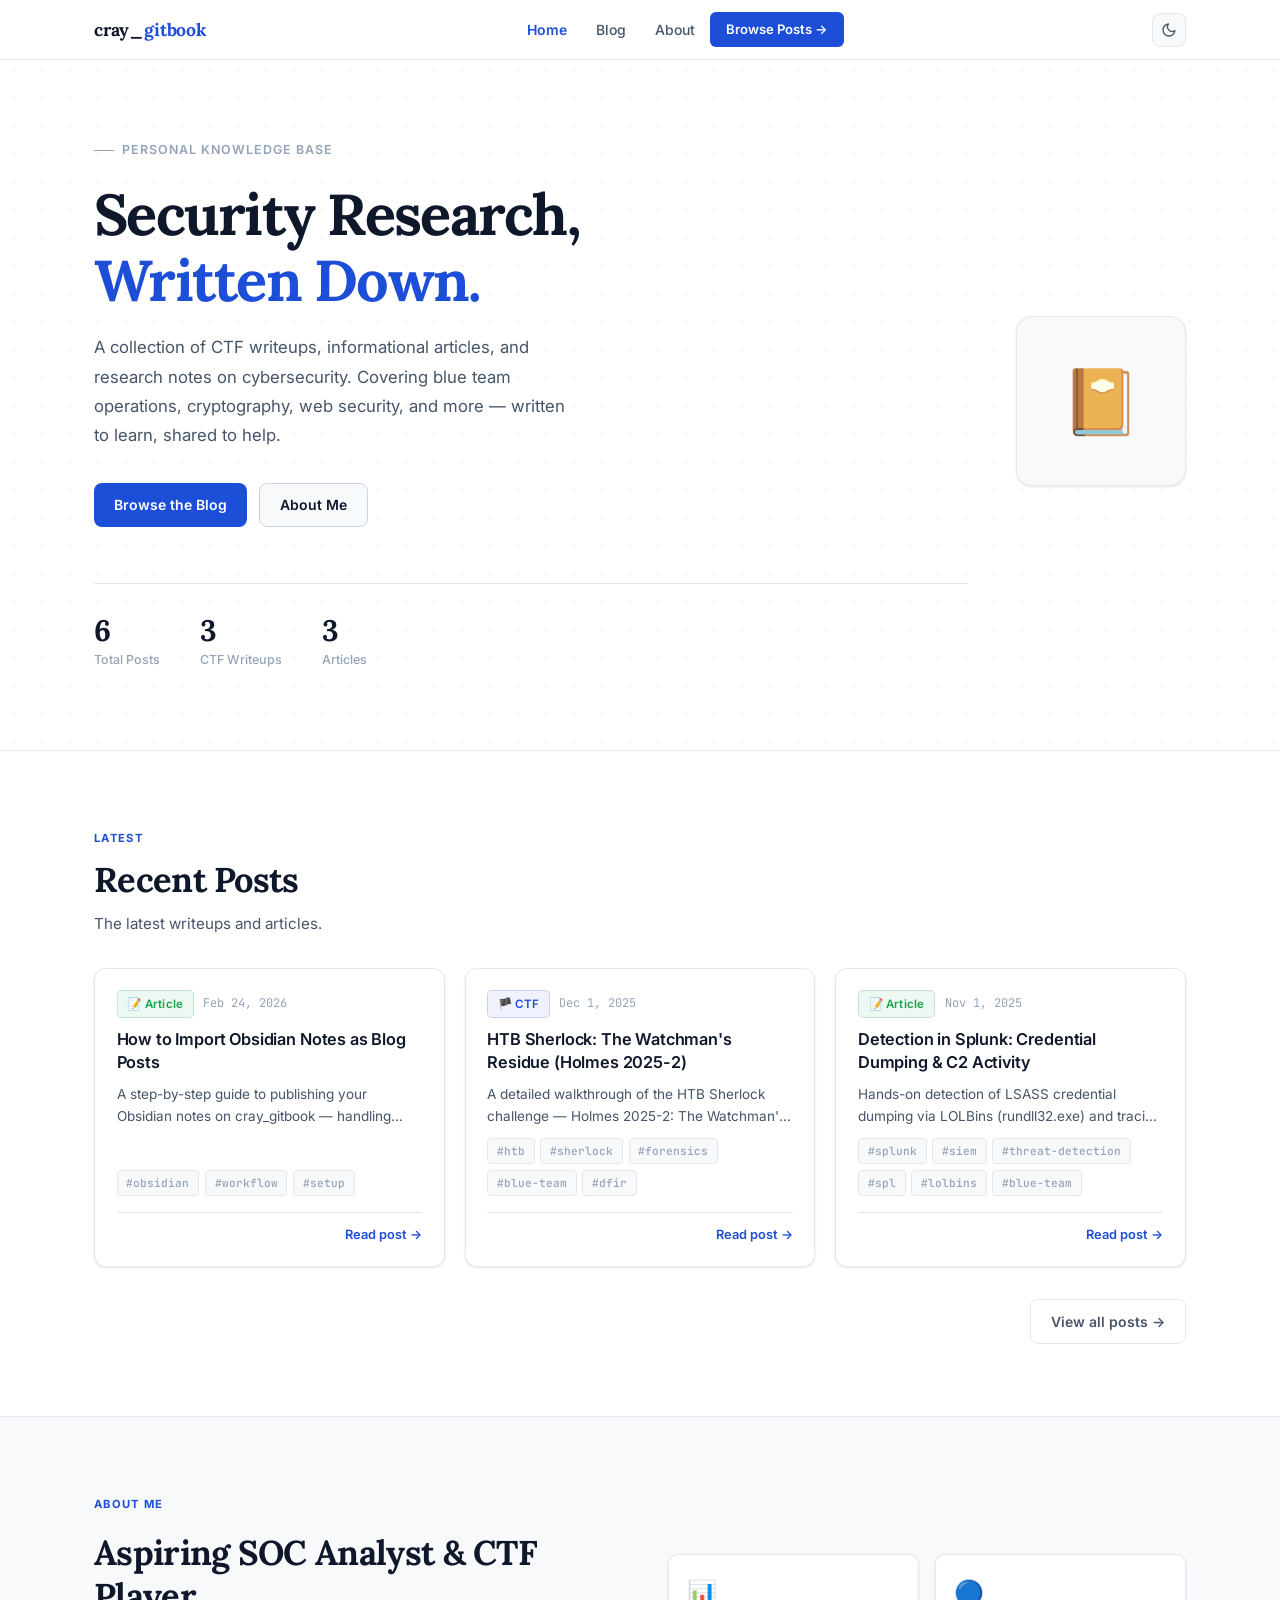
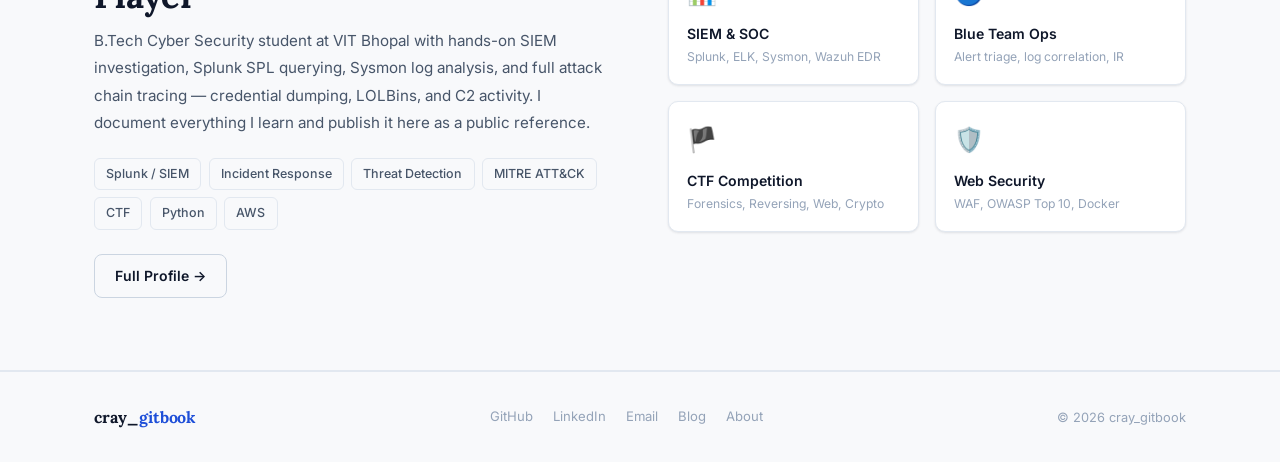
==== index.html @ c7be6868 "Add email and LinkedIn contact info to all pages" ====
<!DOCTYPE html>
<html lang="en">

<head>
  <meta charset="UTF-8" />
  <meta name="viewport" content="width=device-width, initial-scale=1.0" />
  <title>cray_gitbook — Security Research & Notes</title>
  <meta name="description" content="Personal knowledge base, CTF writeups, and security research articles." />
  <link rel="stylesheet" href="css/style.css" />
</head>

<body>

  <nav class="nav" id="nav">
    <div class="nav-inner">
      <a href="index.html" class="nav-logo">cray_<span>gitbook</span></a>
      <ul class="nav-links" id="navLinks">
        <li><a href="index.html" class="active">Home</a></li>
        <li><a href="blog.html">Blog</a></li>
        <li><a href="about.html">About</a></li>
        <li><a href="blog.html" class="nav-cta">Browse Posts →</a></li>
      </ul>
      <div style="display:flex; align-items:center; gap:0.5rem;">
        <button class="theme-toggle" id="themeToggle" aria-label="Toggle dark mode" title="Toggle dark mode">
          <svg class="icon-moon" width="16" height="16" viewBox="0 0 24 24" fill="none" stroke="currentColor"
            stroke-width="2" stroke-linecap="round" stroke-linejoin="round">
            <path d="M21 12.79A9 9 0 1 1 11.21 3 7 7 0 0 0 21 12.79z" />
          </svg>
          <svg class="icon-sun" width="16" height="16" viewBox="0 0 24 24" fill="none" stroke="currentColor"
            stroke-width="2" stroke-linecap="round" stroke-linejoin="round">
            <circle cx="12" cy="12" r="5" />
            <line x1="12" y1="1" x2="12" y2="3" />
            <line x1="12" y1="21" x2="12" y2="23" />
            <line x1="4.22" y1="4.22" x2="5.64" y2="5.64" />
            <line x1="18.36" y1="18.36" x2="19.78" y2="19.78" />
            <line x1="1" y1="12" x2="3" y2="12" />
            <line x1="21" y1="12" x2="23" y2="12" />
            <line x1="4.22" y1="19.78" x2="5.64" y2="18.36" />
            <line x1="18.36" y1="5.64" x2="19.78" y2="4.22" />
          </svg>
        </button>
        <button class="nav-toggle" id="navToggle" aria-label="Toggle menu">
          <span></span><span></span><span></span>
        </button>
      </div>
    </div>
  </nav>

  <!-- HERO -->
  <section class="hero">
    <div class="hero-inner">
      <div>
        <div class="hero-label">Personal Knowledge Base</div>
        <h1 class="hero-title">
          Security Research,<br />
          <span class="accent">Written Down.</span>
        </h1>
        <p class="hero-desc">
          A collection of CTF writeups, informational articles, and research notes
          on cybersecurity. Covering blue team operations, cryptography, web security,
          and more — written to learn, shared to help.
        </p>
        <div class="hero-actions">
          <a href="blog.html" class="btn btn-primary">Browse the Blog</a>
          <a href="about.html" class="btn btn-secondary">About Me</a>
        </div>

        <div class="hero-meta">
          <div class="hero-meta-item">
            <div class="hero-meta-num" id="statTotal">—</div>
            <div class="hero-meta-label">Total Posts</div>
          </div>
          <div class="hero-meta-item">
            <div class="hero-meta-num" id="statCtf">—</div>
            <div class="hero-meta-label">CTF Writeups</div>
          </div>
          <div class="hero-meta-item">
            <div class="hero-meta-num" id="statArt">—</div>
            <div class="hero-meta-label">Articles</div>
          </div>
        </div>
      </div>

      <div class="hero-card">📔</div>
    </div>
  </section>

  <!-- RECENT POSTS -->
  <section class="section">
    <div class="container">
      <div style="margin-bottom: 2rem;">
        <span class="section-eyebrow">Latest</span>
        <h2 class="section-title">Recent Posts</h2>
        <p class="section-sub">The latest writeups and articles.</p>
      </div>
      <div class="posts-grid" id="featuredPosts">
        <div class="skeleton" style="height:190px; border-radius:12px;"></div>
        <div class="skeleton" style="height:190px; border-radius:12px;"></div>
        <div class="skeleton" style="height:190px; border-radius:12px;"></div>
      </div>
      <div style="text-align:right; margin-top: 2rem;">
        <a href="blog.html" class="btn btn-ghost">View all posts →</a>
      </div>
    </div>
  </section>

  <!-- ABOUT SNAPSHOT -->
  <section class="section"
    style="background: var(--bg-surface); border-top: 1px solid var(--border); border-bottom: 1px solid var(--border);">
    <div class="container">
      <div style="display:grid; grid-template-columns: 1fr 1fr; gap: 3.5rem; align-items: center;">
        <div>
          <span class="section-eyebrow">About Me</span>
          <h2 class="section-title" style="text-align:left; margin-top:0.5rem;">
            Aspiring SOC Analyst &amp; CTF Player
          </h2>
          <p style="color:var(--text-secondary); line-height:1.8; margin-bottom:1.35rem; font-size:0.95rem;">
            B.Tech Cyber Security student at VIT Bhopal with hands-on SIEM investigation,
            Splunk SPL querying, Sysmon log analysis, and full attack chain tracing —
            credential dumping, LOLBins, and C2 activity. I document everything I learn
            and publish it here as a public reference.
          </p>
          <div class="chips">
            <span class="chip">Splunk / SIEM</span>
            <span class="chip">Incident Response</span>
            <span class="chip">Threat Detection</span>
            <span class="chip">MITRE ATT&amp;CK</span>
            <span class="chip">CTF</span>
            <span class="chip">Python</span>
            <span class="chip">AWS</span>
          </div>
          <div style="margin-top:1.5rem;">
            <a href="about.html" class="btn btn-secondary">Full Profile →</a>
          </div>
        </div>
        <div class="skills-grid" style="grid-template-columns: repeat(2, 1fr);">
          <div class="skill-card">
            <div class="skill-icon">📊</div>
            <div class="skill-name">SIEM &amp; SOC</div>
            <div class="skill-desc">Splunk, ELK, Sysmon, Wazuh EDR</div>
          </div>
          <div class="skill-card">
            <div class="skill-icon">🔵</div>
            <div class="skill-name">Blue Team Ops</div>
            <div class="skill-desc">Alert triage, log correlation, IR</div>
          </div>
          <div class="skill-card">
            <div class="skill-icon">🏴</div>
            <div class="skill-name">CTF Competition</div>
            <div class="skill-desc">Forensics, Reversing, Web, Crypto</div>
          </div>
          <div class="skill-card">
            <div class="skill-icon">🛡️</div>
            <div class="skill-name">Web Security</div>
            <div class="skill-desc">WAF, OWASP Top 10, Docker</div>
          </div>
        </div>
      </div>
    </div>
  </section>

  <!-- FOOTER -->
  <footer class="footer">
    <div class="footer-inner">
      <span class="nav-logo" style="font-size:1rem;">cray_<span style="color:var(--accent)">gitbook</span></span>
      <div class="footer-links">
        <a href="https://github.com/cray4367" target="_blank" rel="noopener">GitHub</a>
        <a href="https://www.linkedin.com/in/akshat-singh-1311ca/" target="_blank" rel="noopener">LinkedIn</a>
        <a href="mailto:sghakshat11@gmail.com">Email</a>
        <a href="blog.html">Blog</a>
        <a href="about.html">About</a>
      </div>
      <div class="footer-copy">&copy; 2026 cray_gitbook</div>
    </div>
  </footer>

  <script src="js/main.js"></script>
  <script>
    // Dark Mode
    const root = document.documentElement;
    const THEME_KEY = 'cg-theme';
    function applyTheme(t) { root.setAttribute('data-theme', t); localStorage.setItem(THEME_KEY, t); }
    const saved = localStorage.getItem(THEME_KEY);
    const prefersDark = window.matchMedia('(prefers-color-scheme: dark)').matches;
    applyTheme(saved || (prefersDark ? 'dark' : 'light'));
    document.getElementById('themeToggle').addEventListener('click', () => {
      applyTheme(root.getAttribute('data-theme') === 'dark' ? 'light' : 'dark');
    });
    // Stats
    window._onPostsLoaded = function (posts) {
      const setEl = (id, v) => { const el = document.getElementById(id); if (el) el.textContent = v; };
      setEl('statTotal', posts.length);
      setEl('statCtf', posts.filter(p => p.category === 'ctf').length);
      setEl('statArt', posts.filter(p => p.category === 'article').length);
    };
    // Nav
    document.getElementById('navToggle').addEventListener('click', () =>
      document.getElementById('navLinks').classList.toggle('open'));
    document.addEventListener('click', e => {
      if (!e.target.closest('.nav')) document.getElementById('navLinks').classList.remove('open');
    });
  </script>
</body>

</html>
---- css/style.css ----
/* ===========================================
   CRAY GITBOOK — Professional Theme
   Light + Dark Mode
   =========================================== */

@import url('https://fonts.googleapis.com/css2?family=Inter:wght@300;400;500;600;700&family=JetBrains+Mono:wght@400;500&family=Lora:wght@600;700&display=swap');

/* -------------------------------------------
   Design Tokens
   ------------------------------------------- */
:root {
  /* Backgrounds */
  --bg-base: #ffffff;
  --bg-surface: #f8f9fb;
  --bg-elevated: #f1f3f6;
  --bg-card: #ffffff;
  --bg-hover: #f4f6f9;

  /* Accent — navy-blue professional */
  --accent: #1d4ed8;
  --accent-hover: #1e40af;
  --accent-muted: rgba(29, 78, 216, 0.07);
  --accent-border: rgba(29, 78, 216, 0.2);

  /* Status */
  --green: #16a34a;
  --amber: #d97706;
  --red: #dc2626;
  --violet: #7c3aed;

  /* Text */
  --text-primary: #0f172a;
  --text-secondary: #475569;
  --text-muted: #94a3b8;
  --text-inverse: #ffffff;

  /* Borders */
  --border: #e2e8f0;
  --border-strong: #cbd5e1;
  --border-accent: rgba(29, 78, 216, 0.3);

  /* Typography */
  --font-body: 'Inter', system-ui, -apple-system, sans-serif;
  --font-serif: 'Lora', Georgia, serif;
  --font-mono: 'JetBrains Mono', 'Fira Code', monospace;

  /* Layout */
  --nav-h: 60px;
  --max-w: 1140px;

  /* Transitions */
  --t: all 0.16s ease;

  /* Shadows */
  --shadow-sm: 0 1px 3px rgba(15, 23, 42, 0.07), 0 1px 2px rgba(15, 23, 42, 0.04);
  --shadow-md: 0 4px 12px rgba(15, 23, 42, 0.08);
  --shadow-lg: 0 8px 28px rgba(15, 23, 42, 0.12);
}

/* -------------------------------------------
   Dark Mode Tokens
   ------------------------------------------- */
[data-theme="dark"] {
  /* Backgrounds */
  --bg-base: #0d1117;
  --bg-surface: #161b22;
  --bg-elevated: #1c2128;
  --bg-card: #161b22;
  --bg-hover: #21262d;

  /* Accent stays recognisable — slightly lighter in dark */
  --accent: #60a5fa;
  --accent-hover: #93c5fd;
  --accent-muted: rgba(96, 165, 250, 0.1);
  --accent-border: rgba(96, 165, 250, 0.25);

  /* Status */
  --green: #4ade80;
  --amber: #fbbf24;
  --red: #f87171;
  --violet: #a78bfa;

  /* Text */
  --text-primary: #e6edf3;
  --text-secondary: #8b949e;
  --text-muted: #484f58;
  --text-inverse: #0d1117;

  /* Borders */
  --border: #30363d;
  --border-strong: #3d444d;
  --border-accent: rgba(96, 165, 250, 0.3);

  /* Shadows (darker for dark bg) */
  --shadow-sm: 0 1px 3px rgba(1, 4, 9, 0.4);
  --shadow-md: 0 4px 12px rgba(1, 4, 9, 0.5);
  --shadow-lg: 0 8px 28px rgba(1, 4, 9, 0.7);
}

/* -------------------------------------------
   Reset
   ------------------------------------------- */
*,
*::before,
*::after {
  box-sizing: border-box;
  margin: 0;
  padding: 0;
}

html {
  scroll-behavior: smooth;
}

body {
  background: var(--bg-base);
  color: var(--text-primary);
  font-family: var(--font-body);
  line-height: 1.65;
  -webkit-font-smoothing: antialiased;
  min-height: 100vh;
}

a {
  color: inherit;
  text-decoration: none;
}

img {
  max-width: 100%;
  height: auto;
  display: block;
}

button {
  cursor: pointer;
  background: none;
  border: none;
  font-family: inherit;
}

/* Scrollbar */
::-webkit-scrollbar {
  width: 5px;
}

::-webkit-scrollbar-track {
  background: var(--bg-surface);
}

::-webkit-scrollbar-thumb {
  background: var(--border-strong);
  border-radius: 99px;
}

::-webkit-scrollbar-thumb:hover {
  background: var(--accent);
}

/* -------------------------------------------
   Navigation
   ------------------------------------------- */
.nav {
  position: fixed;
  inset: 0 0 auto 0;
  height: var(--nav-h);
  z-index: 100;
  background: rgba(255, 255, 255, 0.92);
  backdrop-filter: blur(12px);
  border-bottom: 1px solid var(--border);
  transition: background 0.2s ease, border-color 0.2s ease;
}

[data-theme="dark"] .nav {
  background: rgba(13, 17, 23, 0.92);
}

.nav-inner {
  max-width: var(--max-w);
  margin: 0 auto;
  padding: 0 1.5rem;
  height: 100%;
  display: flex;
  align-items: center;
  justify-content: space-between;
}

.nav-logo {
  font-family: var(--font-serif);
  font-size: 1.1rem;
  font-weight: 700;
  color: var(--text-primary);
  letter-spacing: -0.01em;
}

.nav-logo span {
  color: var(--accent);
}

.nav-links {
  display: flex;
  align-items: center;
  gap: 0.1rem;
  list-style: none;
}

.nav-links a {
  display: block;
  padding: 0.4rem 0.85rem;
  font-size: 0.875rem;
  font-weight: 500;
  color: var(--text-secondary);
  border-radius: 6px;
  transition: var(--t);
}

.nav-links a:hover {
  color: var(--text-primary);
  background: var(--bg-elevated);
}

.nav-links a.active {
  color: var(--accent);
  font-weight: 600;
}

.nav-cta {
  background: var(--accent) !important;
  color: white !important;
  border-radius: 7px;
  font-size: 0.82rem !important;
  font-weight: 600 !important;
  padding: 0.4rem 1rem !important;
}

.nav-cta:hover {
  background: var(--accent-hover) !important;
}

/* Dark Mode Toggle Button */
.theme-toggle {
  display: flex;
  align-items: center;
  justify-content: center;
  width: 34px;
  height: 34px;
  border-radius: 8px;
  border: 1px solid var(--border);
  background: var(--bg-surface);
  color: var(--text-secondary);
  cursor: pointer;
  transition: var(--t);
  flex-shrink: 0;
}

.theme-toggle:hover {
  color: var(--accent);
  border-color: var(--accent-border);
  background: var(--accent-muted);
}

.theme-toggle .icon-moon {
  display: block;
}

.theme-toggle .icon-sun {
  display: none;
}

[data-theme="dark"] .theme-toggle .icon-moon {
  display: none;
}

[data-theme="dark"] .theme-toggle .icon-sun {
  display: block;
}

.nav-toggle {
  display: none;
  flex-direction: column;
  gap: 4px;
  padding: 4px;
}

.nav-toggle span {
  display: block;
  width: 20px;
  height: 2px;
  background: var(--text-primary);
  border-radius: 2px;
  transition: var(--t);
}

/* -------------------------------------------
   Layout
   ------------------------------------------- */
.container {
  max-width: var(--max-w);
  margin: 0 auto;
  padding: 0 1.5rem;
}

.page-wrapper {
  padding-top: var(--nav-h);
}

.section {
  padding: 4.5rem 0;
}

.section-sm {
  padding: 2.5rem 0;
}

.section-eyebrow {
  display: inline-block;
  font-size: 0.7rem;
  font-weight: 700;
  letter-spacing: 0.12em;
  text-transform: uppercase;
  color: var(--accent);
  margin-bottom: 0.65rem;
}

.section-title {
  font-family: var(--font-serif);
  font-size: clamp(1.55rem, 3vw, 2.15rem);
  font-weight: 700;
  color: var(--text-primary);
  letter-spacing: -0.02em;
  line-height: 1.25;
  margin-bottom: 0.6rem;
}

.section-sub {
  font-size: 0.95rem;
  color: var(--text-secondary);
}

/* -------------------------------------------
   Hero
   ------------------------------------------- */
.hero {
  padding: calc(var(--nav-h) + 4.5rem) 0 5rem;
  background: var(--bg-base);
  border-bottom: 1px solid var(--border);
  position: relative;
  overflow: hidden;
}

/* Subtle dot pattern */
.hero::before {
  content: '';
  position: absolute;
  inset: 0;
  background-image: radial-gradient(circle, #e2e8f0 1px, transparent 1px);
  background-size: 28px 28px;
  opacity: 0.6;
  pointer-events: none;
}

.hero-inner {
  max-width: var(--max-w);
  margin: 0 auto;
  padding: 0 1.5rem;
  display: grid;
  grid-template-columns: 1fr auto;
  gap: 3rem;
  align-items: center;
  position: relative;
}

.hero-label {
  display: inline-flex;
  align-items: center;
  gap: 0.5rem;
  font-size: 0.78rem;
  font-weight: 600;
  letter-spacing: 0.08em;
  text-transform: uppercase;
  color: var(--text-muted);
  margin-bottom: 1.25rem;
}

.hero-label::before {
  content: '';
  width: 20px;
  height: 1px;
  background: var(--text-muted);
}

.hero-title {
  font-family: var(--font-serif);
  font-size: clamp(2.2rem, 5vw, 3.6rem);
  font-weight: 700;
  line-height: 1.15;
  letter-spacing: -0.03em;
  color: var(--text-primary);
  margin-bottom: 1.25rem;
}

.hero-title .accent {
  color: var(--accent);
}

.hero-desc {
  font-size: 1.05rem;
  color: var(--text-secondary);
  max-width: 480px;
  line-height: 1.75;
  margin-bottom: 2rem;
}

.hero-actions {
  display: flex;
  gap: 0.75rem;
  flex-wrap: wrap;
}

.hero-meta {
  display: flex;
  gap: 2.5rem;
  margin-top: 3.5rem;
  padding-top: 2rem;
  border-top: 1px solid var(--border);
}

.hero-meta-num {
  font-family: var(--font-serif);
  font-size: 1.85rem;
  font-weight: 700;
  color: var(--text-primary);
  line-height: 1;
}

.hero-meta-label {
  font-size: 0.78rem;
  color: var(--text-muted);
  margin-top: 0.25rem;
  font-weight: 500;
}

.hero-card {
  width: 170px;
  height: 170px;
  background: var(--bg-surface);
  border: 1px solid var(--border);
  border-radius: 16px;
  display: flex;
  align-items: center;
  justify-content: center;
  font-size: 4rem;
  flex-shrink: 0;
  box-shadow: var(--shadow-sm);
}

/* -------------------------------------------
   Buttons
   ------------------------------------------- */
.btn {
  display: inline-flex;
  align-items: center;
  gap: 0.4rem;
  padding: 0.6rem 1.25rem;
  border-radius: 8px;
  font-size: 0.875rem;
  font-weight: 600;
  transition: var(--t);
  white-space: nowrap;
}

.btn-primary {
  background: var(--accent);
  color: #fff;
}

.btn-primary:hover {
  background: var(--accent-hover);
  box-shadow: 0 4px 12px rgba(29, 78, 216, 0.25);
  transform: translateY(-1px);
}

.btn-secondary {
  background: var(--bg-surface);
  color: var(--text-primary);
  border: 1px solid var(--border-strong);
}

.btn-secondary:hover {
  background: var(--bg-elevated);
  border-color: var(--accent-border);
}

.btn-ghost {
  background: transparent;
  color: var(--text-secondary);
  border: 1px solid var(--border);
}

.btn-ghost:hover {
  color: var(--text-primary);
  border-color: var(--border-strong);
  background: var(--bg-surface);
}

/* -------------------------------------------
   Post Cards
   ------------------------------------------- */
.posts-grid {
  display: grid;
  grid-template-columns: repeat(auto-fill, minmax(310px, 1fr));
  gap: 1.25rem;
}

.post-card {
  background: var(--bg-card);
  border: 1px solid var(--border);
  border-radius: 12px;
  padding: 1.35rem;
  cursor: pointer;
  transition: var(--t);
  display: flex;
  flex-direction: column;
  gap: 0.65rem;
  box-shadow: var(--shadow-sm);
}

.post-card:hover {
  border-color: var(--accent-border);
  transform: translateY(-2px);
  box-shadow: var(--shadow-md);
}

.post-card-meta {
  display: flex;
  align-items: center;
  gap: 0.6rem;
  flex-wrap: wrap;
}

.post-card-date {
  font-size: 0.75rem;
  color: var(--text-muted);
  font-family: var(--font-mono);
}

.post-card-title {
  font-size: 1.02rem;
  font-weight: 600;
  color: var(--text-primary);
  line-height: 1.4;
  letter-spacing: -0.01em;
  transition: var(--t);
}

.post-card:hover .post-card-title {
  color: var(--accent);
}

.post-card-desc {
  font-size: 0.85rem;
  color: var(--text-secondary);
  line-height: 1.6;
  display: -webkit-box;
  -webkit-line-clamp: 2;
  line-clamp: 2;
  -webkit-box-orient: vertical;
  overflow: hidden;
}

.post-card-tags {
  display: flex;
  flex-wrap: wrap;
  gap: 0.35rem;
  margin-top: auto;
}

.post-card-footer {
  display: flex;
  justify-content: flex-end;
  padding-top: 0.65rem;
  border-top: 1px solid var(--border);
  margin-top: 0.35rem;
}

.read-link {
  font-size: 0.8rem;
  font-weight: 600;
  color: var(--accent);
}

/* -------------------------------------------
   Badges & Tags
   ------------------------------------------- */
.badge {
  display: inline-flex;
  align-items: center;
  gap: 0.25rem;
  padding: 0.2rem 0.6rem;
  border-radius: 5px;
  font-size: 0.72rem;
  font-weight: 600;
  letter-spacing: 0.02em;
}

.badge-article {
  background: rgba(22, 163, 74, 0.08);
  color: var(--green);
  border: 1px solid rgba(22, 163, 74, 0.2);
}

.badge-ctf {
  background: var(--accent-muted);
  color: var(--accent);
  border: 1px solid var(--accent-border);
}

.tag {
  display: inline-block;
  padding: 0.18rem 0.55rem;
  font-size: 0.7rem;
  font-weight: 500;
  font-family: var(--font-mono);
  color: var(--text-muted);
  background: var(--bg-surface);
  border: 1px solid var(--border);
  border-radius: 4px;
  transition: var(--t);
}

.tag:hover {
  color: var(--accent);
  border-color: var(--accent-border);
}

/* -------------------------------------------
   Search & Filters
   ------------------------------------------- */
.search-area {
  display: flex;
  flex-direction: column;
  gap: 0.85rem;
  margin-bottom: 2rem;
}

.search-bar {
  position: relative;
}

.search-bar svg {
  position: absolute;
  left: 0.9rem;
  top: 50%;
  transform: translateY(-50%);
  color: var(--text-muted);
  width: 16px;
  height: 16px;
}

.search-input {
  width: 100%;
  padding: 0.75rem 0.9rem 0.75rem 2.6rem;
  background: var(--bg-base);
  border: 1px solid var(--border-strong);
  border-radius: 8px;
  color: var(--text-primary);
  font-size: 0.9rem;
  font-family: var(--font-body);
  outline: none;
  transition: var(--t);
  box-shadow: var(--shadow-sm);
}

.search-input::placeholder {
  color: var(--text-muted);
}

.search-input:focus {
  border-color: var(--accent);
  box-shadow: 0 0 0 3px var(--accent-muted);
}

.filter-tabs {
  display: flex;
  gap: 0.4rem;
  flex-wrap: wrap;
}

.filter-tab {
  padding: 0.4rem 0.9rem;
  border-radius: 7px;
  font-size: 0.82rem;
  font-weight: 500;
  color: var(--text-secondary);
  background: var(--bg-surface);
  border: 1px solid var(--border);
  transition: var(--t);
}

.filter-tab:hover {
  color: var(--text-primary);
}

.filter-tab.active {
  background: var(--accent);
  color: #fff;
  border-color: var(--accent);
}

/* -------------------------------------------
   Skills / Feature Cards
   ------------------------------------------- */
.skills-grid {
  display: grid;
  grid-template-columns: repeat(auto-fill, minmax(210px, 1fr));
  gap: 1rem;
}

.skill-card {
  background: var(--bg-base);
  border: 1px solid var(--border);
  border-radius: 10px;
  padding: 1.1rem;
  transition: var(--t);
  box-shadow: var(--shadow-sm);
}

.skill-card:hover {
  border-color: var(--accent-border);
  transform: translateY(-2px);
  box-shadow: var(--shadow-md);
}

.skill-icon {
  font-size: 1.5rem;
  margin-bottom: 0.6rem;
}

.skill-name {
  font-size: 0.88rem;
  font-weight: 600;
  color: var(--text-primary);
  margin-bottom: 0.2rem;
}

.skill-desc {
  font-size: 0.76rem;
  color: var(--text-muted);
  line-height: 1.5;
}

.chips {
  display: flex;
  flex-wrap: wrap;
  gap: 0.45rem;
}

.chip {
  display: inline-block;
  padding: 0.3rem 0.7rem;
  background: var(--bg-surface);
  border: 1px solid var(--border);
  border-radius: 6px;
  font-size: 0.78rem;
  font-weight: 500;
  color: var(--text-secondary);
  transition: var(--t);
}

.chip:hover {
  border-color: var(--accent-border);
  color: var(--accent);
}

/* -------------------------------------------
   Projects Grid
   ------------------------------------------- */
.projects-grid {
  display: grid;
  grid-template-columns: repeat(auto-fill, minmax(290px, 1fr));
  gap: 1.1rem;
}

.project-card {
  background: var(--bg-card);
  border: 1px solid var(--border);
  border-radius: 10px;
  padding: 1.35rem;
  transition: var(--t);
  display: flex;
  flex-direction: column;
  gap: 0.65rem;
  box-shadow: var(--shadow-sm);
}

.project-card:hover {
  border-color: var(--accent-border);
  transform: translateY(-2px);
  box-shadow: var(--shadow-md);
}

.project-title {
  font-size: 1rem;
  font-weight: 600;
  color: var(--text-primary);
}

.project-desc {
  font-size: 0.84rem;
  color: var(--text-secondary);
  line-height: 1.6;
  flex: 1;
}

.project-links {
  display: flex;
  gap: 0.75rem;
  margin-top: 0.25rem;
}

.project-link {
  display: inline-flex;
  align-items: center;
  gap: 0.25rem;
  font-size: 0.8rem;
  font-weight: 600;
  color: var(--accent);
  transition: var(--t);
}

.project-link:hover {
  color: var(--accent-hover);
}

/* -------------------------------------------
   Post Layout
   ------------------------------------------- */
.post-layout {
  display: grid;
  grid-template-columns: 1fr 240px;
  gap: 3rem;
  align-items: start;
  max-width: 1060px;
  margin: 0 auto;
  padding: 3rem 1.5rem 5rem;
}

.post-header {
  margin-bottom: 2.5rem;
  padding-bottom: 1.75rem;
  border-bottom: 1px solid var(--border);
}

.post-title {
  font-family: var(--font-serif);
  font-size: clamp(1.65rem, 4vw, 2.5rem);
  font-weight: 700;
  letter-spacing: -0.03em;
  line-height: 1.2;
  color: var(--text-primary);
  margin: 1rem 0 1.1rem;
}

.post-meta-row {
  display: flex;
  align-items: center;
  gap: 0.85rem;
  flex-wrap: wrap;
  margin-bottom: 0.75rem;
}

.post-date {
  font-family: var(--font-mono);
  font-size: 0.79rem;
  color: var(--text-muted);
}

/* -------------------------------------------
   Markdown Content
   ------------------------------------------- */
.post-content {
  color: var(--text-secondary);
  line-height: 1.85;
  font-size: 1.02rem;
}

.post-content h1,
.post-content h2,
.post-content h3,
.post-content h4 {
  font-family: var(--font-serif);
  color: var(--text-primary);
  font-weight: 700;
  line-height: 1.3;
  letter-spacing: -0.02em;
  margin: 2rem 0 0.75rem;
}

.post-content h1 {
  font-size: 1.85rem;
}

.post-content h2 {
  font-size: 1.4rem;
  border-bottom: 1px solid var(--border);
  padding-bottom: 0.4rem;
}

.post-content h3 {
  font-size: 1.15rem;
}

.post-content h4 {
  font-size: 1rem;
}

.post-content p {
  margin-bottom: 1.1rem;
}

.post-content a {
  color: var(--accent);
  text-decoration: underline;
  text-underline-offset: 3px;
}

.post-content a:hover {
  color: var(--accent-hover);
}

.post-content strong {
  color: var(--text-primary);
  font-weight: 600;
}

.post-content ul,
.post-content ol {
  padding-left: 1.4rem;
  margin-bottom: 1.1rem;
}

.post-content li {
  margin-bottom: 0.35rem;
}

.post-content blockquote {
  margin: 1.5rem 0;
  padding: 0.9rem 1.15rem;
  border-left: 3px solid var(--accent);
  background: var(--accent-muted);
  border-radius: 0 6px 6px 0;
}

.post-content blockquote p {
  margin: 0;
}

.post-content code {
  font-family: var(--font-mono);
  font-size: 0.87em;
  background: var(--bg-elevated);
  color: #1d4ed8;
  padding: 0.15em 0.4em;
  border-radius: 4px;
  border: 1px solid var(--border);
}

.post-content pre {
  margin: 1.5rem 0;
  border-radius: 10px;
  overflow: hidden;
  border: 1px solid var(--border-strong);
  box-shadow: var(--shadow-sm);
}

.post-content pre code {
  background: #0f172a;
  color: #e2e8f0;
  padding: 0;
  border: none;
  font-size: 0.875rem;
  display: block;
  overflow-x: auto;
  padding: 1.25rem;
  line-height: 1.7;
}

.post-content img {
  max-width: 100%;
  height: auto;
  border-radius: 8px;
  border: 1px solid var(--border);
  margin: 1.5rem 0;
  box-shadow: var(--shadow-sm);
}

.post-content table {
  width: 100%;
  border-collapse: collapse;
  margin: 1.5rem 0;
  font-size: 0.875rem;
  border-radius: 8px;
  overflow: hidden;
  border: 1px solid var(--border);
  box-shadow: var(--shadow-sm);
}

.post-content th {
  background: var(--bg-surface);
  color: var(--text-primary);
  font-weight: 600;
  text-align: left;
  padding: 0.65rem 0.9rem;
  border-bottom: 1px solid var(--border-strong);
}

.post-content td {
  padding: 0.6rem 0.9rem;
  border-top: 1px solid var(--border);
}

.post-content tr:nth-child(even) td {
  background: var(--bg-surface);
}

.post-content hr {
  margin: 2rem 0;
  border: none;
  border-top: 1px solid var(--border);
}

/* -------------------------------------------
   Table of Contents
   ------------------------------------------- */
.toc-sidebar {
  position: sticky;
  top: calc(var(--nav-h) + 1.5rem);
}

.toc-card {
  background: var(--bg-surface);
  border: 1px solid var(--border);
  border-radius: 10px;
  padding: 1.1rem;
}

.toc-label {
  font-size: 0.7rem;
  font-weight: 700;
  letter-spacing: 0.1em;
  text-transform: uppercase;
  color: var(--text-muted);
  margin-bottom: 0.85rem;
}

.toc-list {
  list-style: none;
  display: flex;
  flex-direction: column;
  gap: 0.05rem;
}

.toc-item a {
  display: block;
  font-size: 0.8rem;
  color: var(--text-muted);
  padding: 0.3rem 0.55rem;
  border-radius: 5px;
  border-left: 2px solid transparent;
  transition: var(--t);
  line-height: 1.4;
}

.toc-item a:hover,
.toc-item a.active {
  color: var(--accent);
  background: var(--accent-muted);
  border-left-color: var(--accent);
}

.toc-item.h3 a {
  padding-left: 1.1rem;
}

.toc-item.h4 a {
  padding-left: 1.75rem;
}

/* -------------------------------------------
   About Page
   ------------------------------------------- */
.about-hero {
  display: grid;
  grid-template-columns: auto 1fr;
  gap: 2rem;
  align-items: center;
  padding: 2.25rem;
  background: var(--bg-surface);
  border: 1px solid var(--border);
  border-radius: 14px;
  margin-bottom: 1.75rem;
  box-shadow: var(--shadow-sm);
}

.about-avatar {
  width: 100px;
  height: 100px;
  border-radius: 14px;
  background: var(--bg-elevated);
  border: 1px solid var(--border);
  display: flex;
  align-items: center;
  justify-content: center;
  font-size: 3rem;
  flex-shrink: 0;
}

.about-name {
  font-family: var(--font-serif);
  font-size: 1.75rem;
  font-weight: 700;
  letter-spacing: -0.02em;
  color: var(--text-primary);
  margin-bottom: 0.15rem;
}

.about-handle {
  font-family: var(--font-mono);
  font-size: 0.85rem;
  color: var(--accent);
  margin-bottom: 0.65rem;
}

.about-bio {
  font-size: 0.9rem;
  color: var(--text-secondary);
  line-height: 1.7;
  max-width: 580px;
}

.contact-row {
  display: flex;
  gap: 0.65rem;
  margin-top: 1rem;
  flex-wrap: wrap;
}

.contact-link {
  display: inline-flex;
  align-items: center;
  gap: 0.35rem;
  padding: 0.4rem 0.85rem;
  background: var(--bg-base);
  border: 1px solid var(--border);
  border-radius: 7px;
  font-size: 0.8rem;
  font-weight: 600;
  color: var(--text-secondary);
  transition: var(--t);
}

.contact-link:hover {
  border-color: var(--accent-border);
  color: var(--accent);
}

.timeline {
  padding-left: 1.25rem;
  border-left: 2px solid var(--border);
}

.timeline-item {
  padding: 0 0 1.75rem 1.25rem;
  position: relative;
}

.timeline-item::before {
  content: '';
  position: absolute;
  left: -5px;
  top: 5px;
  width: 8px;
  height: 8px;
  border-radius: 50%;
  background: var(--accent);
  border: 2px solid var(--bg-base);
}

.timeline-date {
  font-family: var(--font-mono);
  font-size: 0.75rem;
  color: var(--text-muted);
  margin-bottom: 0.2rem;
}

.timeline-title {
  font-size: 0.95rem;
  font-weight: 600;
  color: var(--text-primary);
  margin-bottom: 0.15rem;
}

.timeline-sub {
  font-size: 0.82rem;
  color: var(--text-muted);
}

/* -------------------------------------------
   Back Button
   ------------------------------------------- */
.back-btn {
  display: inline-flex;
  align-items: center;
  gap: 0.35rem;
  font-size: 0.82rem;
  font-weight: 500;
  color: var(--text-muted);
  padding: 0.45rem 0.9rem;
  background: var(--bg-surface);
  border: 1px solid var(--border);
  border-radius: 7px;
  margin-bottom: 2rem;
  transition: var(--t);
}

.back-btn:hover {
  color: var(--text-primary);
  border-color: var(--border-strong);
}

/* -------------------------------------------
   Misc
   ------------------------------------------- */
.divider {
  border: none;
  border-top: 1px solid var(--border);
  margin: 3rem 0;
}

.state-box {
  text-align: center;
  padding: 5rem 1rem;
  color: var(--text-muted);
}

.state-box .state-icon {
  font-size: 2.5rem;
  margin-bottom: 0.85rem;
}

.state-box .state-msg {
  font-size: 1rem;
  color: var(--text-secondary);
  margin-bottom: 0.4rem;
}

.state-box .state-sub {
  font-size: 0.85rem;
}

.skeleton {
  background: linear-gradient(90deg, var(--bg-surface) 25%, var(--bg-elevated) 50%, var(--bg-surface) 75%);
  background-size: 200% 100%;
  animation: shimmer 1.4s infinite;
  border-radius: 8px;
}

@keyframes shimmer {
  0% {
    background-position: 200% 0;
  }

  100% {
    background-position: -200% 0;
  }
}

/* -------------------------------------------
   Footer
   ------------------------------------------- */
.footer {
  border-top: 1px solid var(--border);
  background: var(--bg-surface);
  padding: 2rem 0;
}

.footer-inner {
  max-width: var(--max-w);
  margin: 0 auto;
  padding: 0 1.5rem;
  display: flex;
  align-items: center;
  justify-content: space-between;
  flex-wrap: wrap;
  gap: 1rem;
}

.footer-links {
  display: flex;
  gap: 1.25rem;
}

.footer-links a {
  font-size: 0.82rem;
  color: var(--text-muted);
  transition: var(--t);
}

.footer-links a:hover {
  color: var(--text-primary);
}

.footer-copy {
  font-size: 0.8rem;
  color: var(--text-muted);
}

/* -------------------------------------------
   highlight.js — light overrides
   ------------------------------------------- */
.hljs {
  background: #0f172a !important;
}

/* -------------------------------------------
   Utilities
   ------------------------------------------- */
.flex {
  display: flex;
}

.items-center {
  align-items: center;
}

.gap-sm {
  gap: 0.5rem;
}

.hidden {
  display: none !important;
}

/* -------------------------------------------
   Responsive
   ------------------------------------------- */
@media (max-width: 900px) {
  .hero-inner {
    grid-template-columns: 1fr;
  }

  .hero-card {
    display: none;
  }

  .post-layout {
    grid-template-columns: 1fr;
  }

  .toc-sidebar {
    display: none;
  }

  .about-hero {
    grid-template-columns: 1fr;
  }

  .about-avatar {
    display: none;
  }

  .footer-inner {
    flex-direction: column;
    align-items: flex-start;
  }
}

@media (max-width: 680px) {
  .skills-grid {
    grid-template-columns: repeat(2, 1fr);
  }

  .posts-grid {
    grid-template-columns: 1fr;
  }

  .projects-grid {
    grid-template-columns: 1fr;
  }

  .hero-meta {
    gap: 1.5rem;
  }

  .nav-links {
    display: none;
  }

  .nav-links.open {
    display: flex;
    flex-direction: column;
    position: fixed;
    top: var(--nav-h);
    left: 0;
    right: 0;
    background: var(--bg-base);
    padding: 0.75rem 1.25rem 1.25rem;
    border-bottom: 1px solid var(--border);
    box-shadow: var(--shadow-md);
    z-index: 99;
  }

  .nav-toggle {
    display: flex;
  }
}

@media (max-width: 480px) {
  .skills-grid {
    grid-template-columns: 1fr;
  }

  .hero-actions {
    flex-direction: column;
  }

  .hero-actions .btn {
    justify-content: center;
  }
}
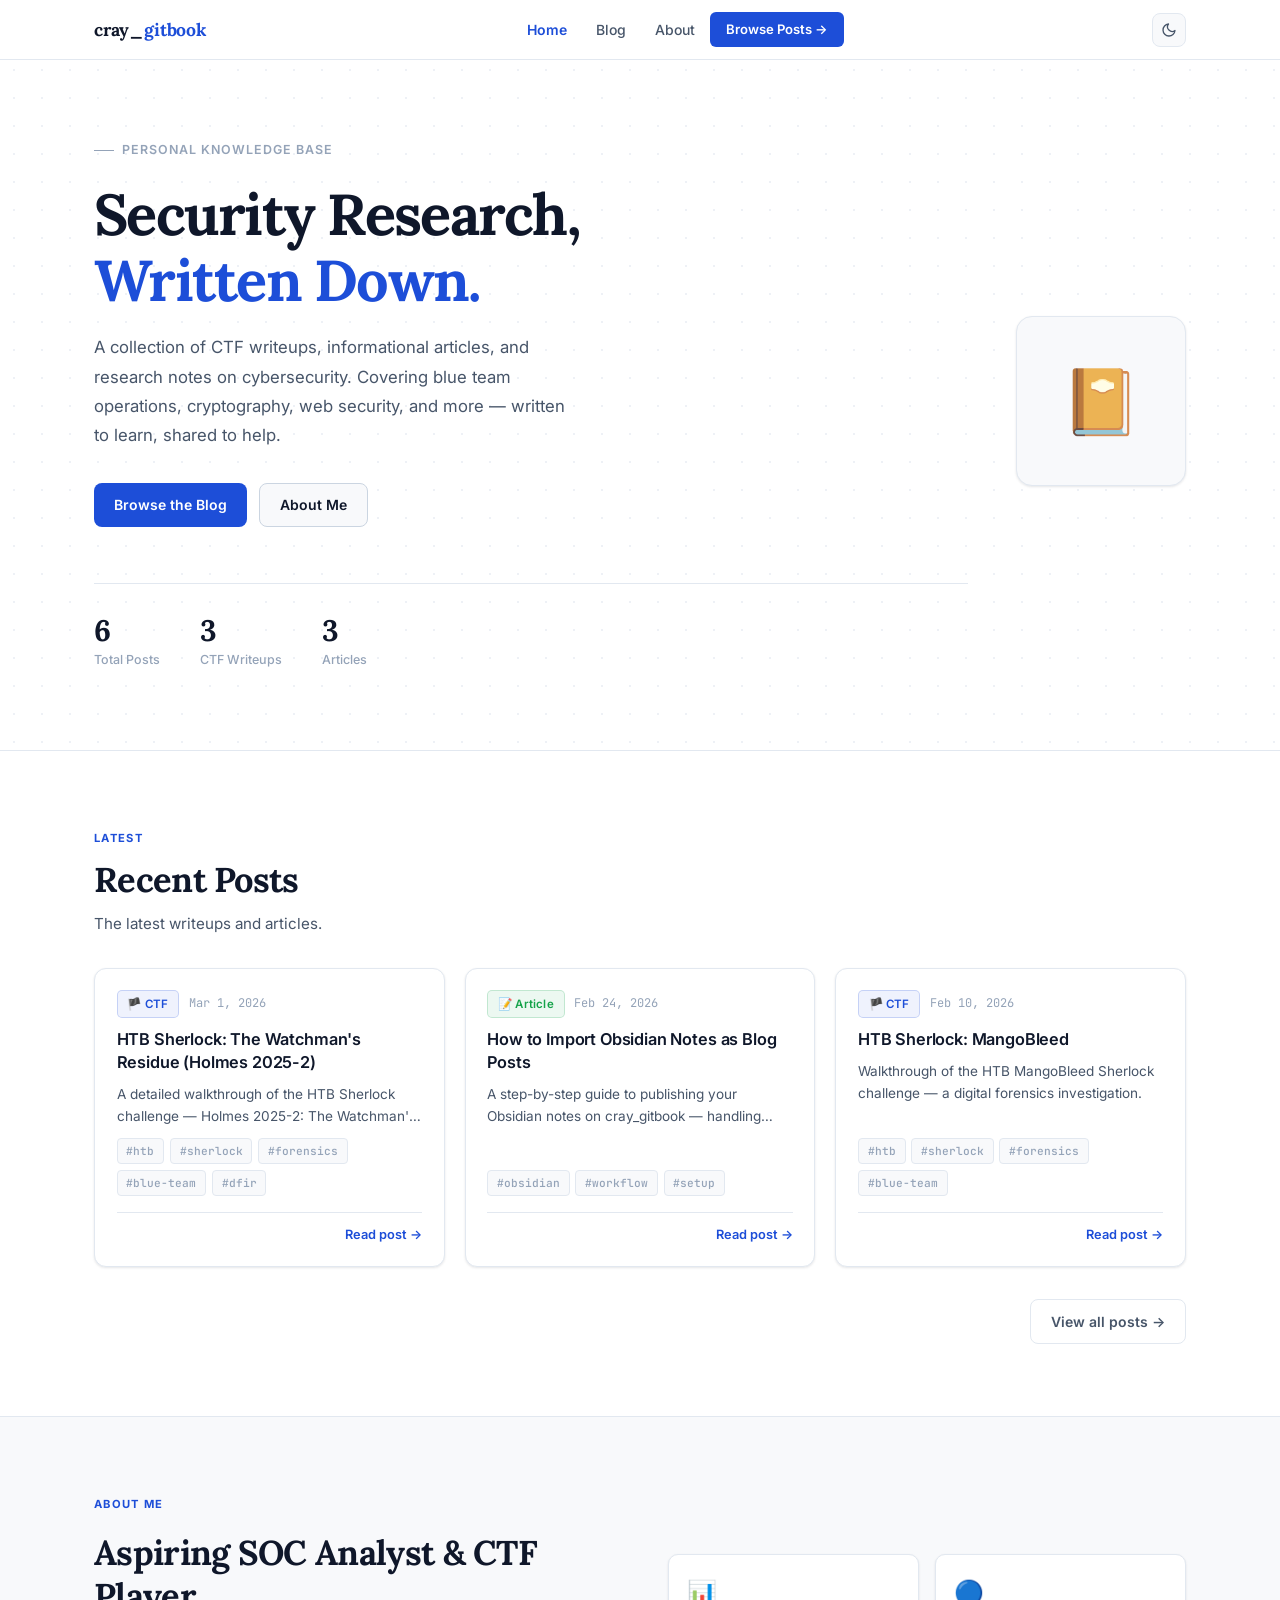
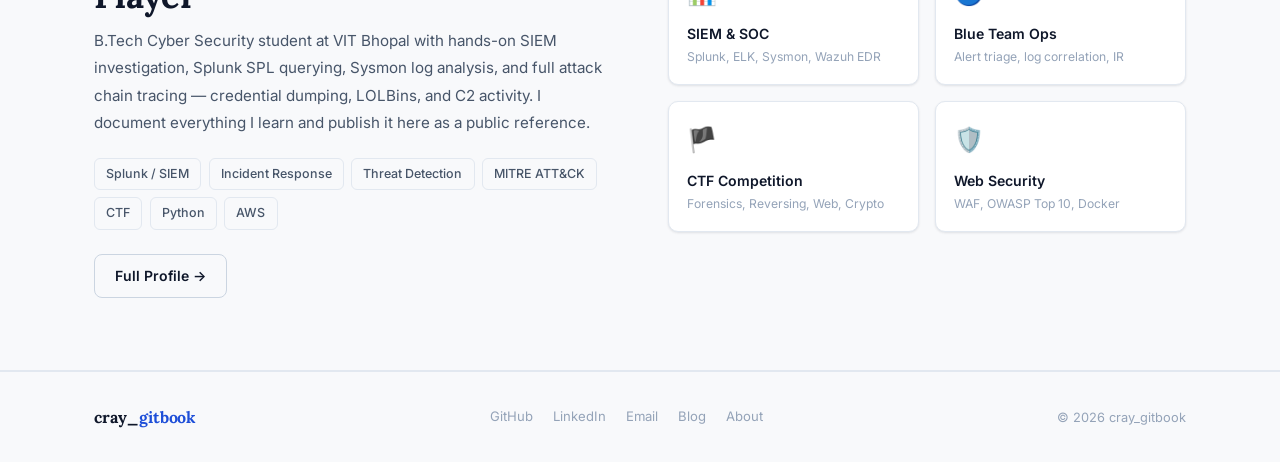
==== commit f62abb83: "fix: mobile responsiveness improvements across all pages - Increase hamburger nav tap target to 44x4" ====
--- a/index.html
+++ b/index.html
@@ -108,7 +108,7 @@
   <section class="section"
     style="background: var(--bg-surface); border-top: 1px solid var(--border); border-bottom: 1px solid var(--border);">
     <div class="container">
-      <div style="display:grid; grid-template-columns: 1fr 1fr; gap: 3.5rem; align-items: center;">
+      <div class="about-snapshot-grid">
         <div>
           <span class="section-eyebrow">About Me</span>
           <h2 class="section-title" style="text-align:left; margin-top:0.5rem;">
--- a/css/style.css
+++ b/css/style.css
@@ -278,13 +278,24 @@
 .nav-toggle {
   display: none;
   flex-direction: column;
-  gap: 4px;
-  padding: 4px;
+  justify-content: center;
+  align-items: center;
+  gap: 5px;
+  /* Minimum 44x44px touch target for accessibility */
+  min-width: 44px;
+  min-height: 44px;
+  padding: 0;
+  border-radius: 8px;
+  transition: var(--t);
+}
+
+.nav-toggle:hover {
+  background: var(--bg-elevated);
 }
 
 .nav-toggle span {
   display: block;
-  width: 20px;
+  width: 22px;
   height: 2px;
   background: var(--text-primary);
   border-radius: 2px;
@@ -1344,6 +1355,22 @@
 /* -------------------------------------------
    Responsive
    ------------------------------------------- */
+
+/* About snapshot on index.html — defined as a class so it can respond properly */
+.about-snapshot-grid {
+  display: grid;
+  grid-template-columns: 1fr 1fr;
+  gap: 3.5rem;
+  align-items: center;
+}
+
+@media (max-width: 768px) {
+  .about-snapshot-grid {
+    grid-template-columns: 1fr !important;
+    gap: 2.5rem;
+  }
+}
+
 @media (max-width: 900px) {
   .hero-inner {
     grid-template-columns: 1fr;
@@ -1355,6 +1382,7 @@
 
   .post-layout {
     grid-template-columns: 1fr;
+    padding: 2rem 1.25rem 4rem;
   }
 
   .toc-sidebar {
@@ -1390,6 +1418,30 @@
 
   .hero-meta {
     gap: 1.5rem;
+    flex-wrap: wrap;
+  }
+
+  /* Section padding reduction on mobile */
+  .section {
+    padding: 3rem 0;
+  }
+
+  .section-sm {
+    padding: 1.75rem 0;
+  }
+
+  /* Tables inside posts scroll horizontally on mobile */
+  .post-content table {
+    display: block;
+    overflow-x: auto;
+    -webkit-overflow-scrolling: touch;
+    white-space: nowrap;
+  }
+
+  .post-content th,
+  .post-content td {
+    white-space: normal;
+    min-width: 100px;
   }
 
   .nav-links {
@@ -1427,4 +1479,27 @@
   .hero-actions .btn {
     justify-content: center;
   }
+
+  /* Hero meta: wrap stats into 2-per-row on very small screens */
+  .hero-meta {
+    display: grid;
+    grid-template-columns: repeat(3, 1fr);
+    gap: 1rem;
+  }
+
+  /* Reduce hero vertical space on very small screens */
+  .hero {
+    padding-top: calc(var(--nav-h) + 2.5rem);
+    padding-bottom: 3rem;
+  }
+
+  /* About snapshot section stacks */
+  .about-snapshot-grid {
+    grid-template-columns: 1fr !important;
+  }
+
+  /* Container padding tightens on small phones */
+  .container {
+    padding: 0 1rem;
+  }
 }
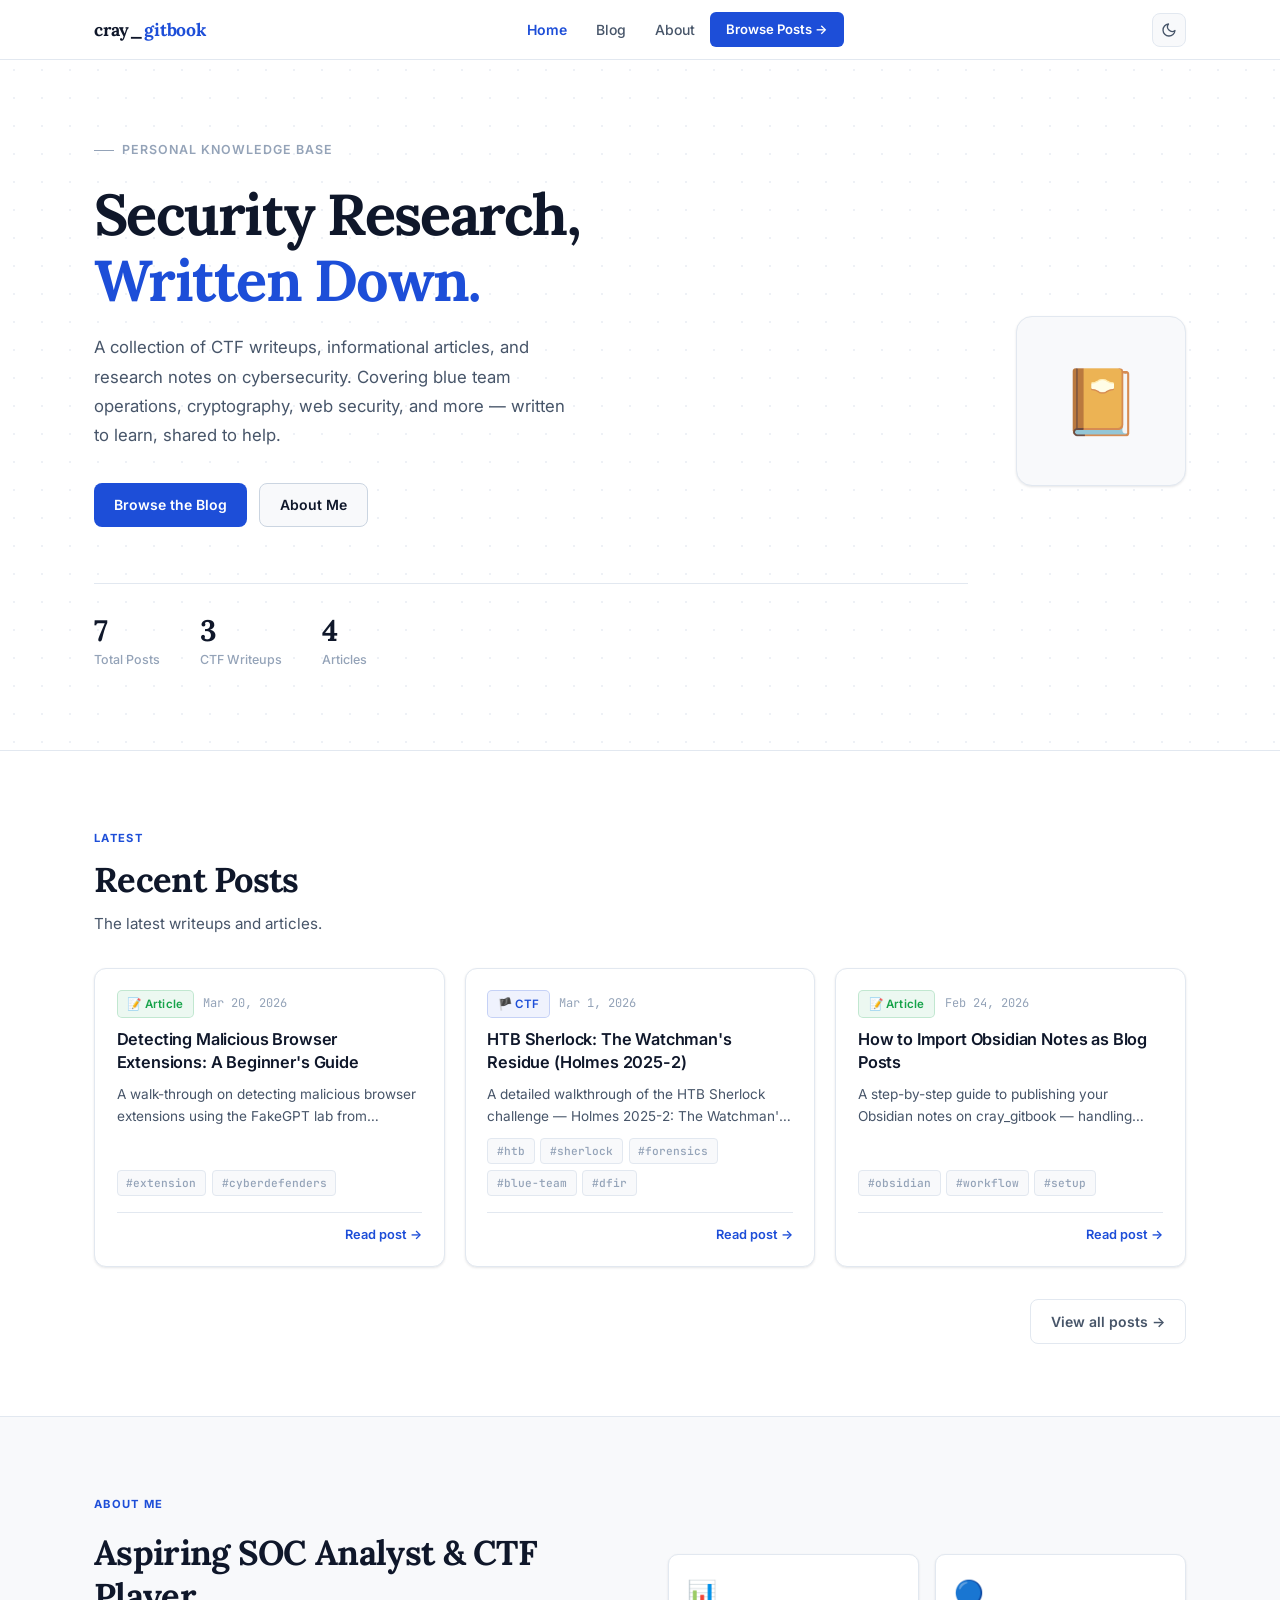
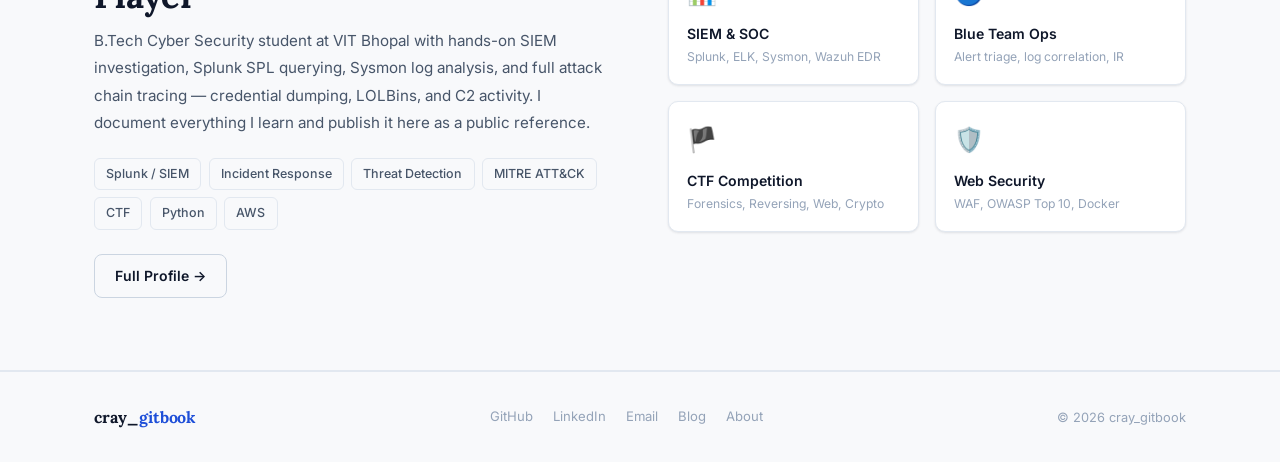
==== commit 434b8acc: "fix(cache): cache bust style.css in index.html for smooth visual updates" ====
--- a/index.html
+++ b/index.html
@@ -6,7 +6,7 @@
   <meta name="viewport" content="width=device-width, initial-scale=1.0" />
   <title>cray_gitbook — Security Research & Notes</title>
   <meta name="description" content="Personal knowledge base, CTF writeups, and security research articles." />
-  <link rel="stylesheet" href="css/style.css" />
+  <link rel="stylesheet" href="css/style.css?v=3" />
 </head>
 
 <body>
--- a/css/style.css
+++ b/css/style.css
@@ -110,6 +110,8 @@
 
 html {
   scroll-behavior: smooth;
+  overflow-x: hidden;
+  max-width: 100vw;
 }
 
 body {
@@ -119,6 +121,8 @@
   line-height: 1.65;
   -webkit-font-smoothing: antialiased;
   min-height: 100vh;
+  overflow-x: hidden;
+  max-width: 100vw;
 }
 
 a {
@@ -848,12 +852,18 @@
    ------------------------------------------- */
 .post-layout {
   display: grid;
-  grid-template-columns: 1fr 240px;
-  gap: 3rem;
+  grid-template-columns: 240px minmax(0, 720px);
+  justify-content: center;
+  gap: 4rem;
   align-items: start;
-  max-width: 1060px;
+  max-width: 1200px;
   margin: 0 auto;
   padding: 3rem 1.5rem 5rem;
+}
+
+.post-layout main {
+  grid-row: 1;
+  grid-column: 2;
 }
 
 .post-header {
@@ -893,6 +903,8 @@
   color: var(--text-secondary);
   line-height: 1.85;
   font-size: 1.02rem;
+  overflow-wrap: anywhere;
+  word-break: break-word;
 }
 
 .post-content h1,
@@ -997,7 +1009,9 @@
 }
 
 .post-content img {
+  width: 100%;
   max-width: 100%;
+  object-fit: contain;
   height: auto;
   border-radius: 8px;
   border: 1px solid var(--border);
@@ -1041,60 +1055,63 @@
 }
 
 /* -------------------------------------------
-   Table of Contents
-   ------------------------------------------- */
-.toc-sidebar {
+   Sidebar Widget
+   ------------------------------------------- */
+.side-widget {
   position: sticky;
   top: calc(var(--nav-h) + 1.5rem);
-}
-
-.toc-card {
+  grid-row: 1;
+  grid-column: 1;
+}
+
+.widget-card {
   background: var(--bg-surface);
   border: 1px solid var(--border);
-  border-radius: 10px;
-  padding: 1.1rem;
-}
-
-.toc-label {
-  font-size: 0.7rem;
+  border-radius: 12px;
+  padding: 1.4rem;
+  box-shadow: var(--shadow-sm);
+}
+
+.widget-label {
+  font-size: 0.75rem;
   font-weight: 700;
-  letter-spacing: 0.1em;
+  letter-spacing: 0.08em;
   text-transform: uppercase;
   color: var(--text-muted);
-  margin-bottom: 0.85rem;
-}
-
-.toc-list {
-  list-style: none;
+  margin-bottom: 1.25rem;
+  padding-bottom: 0.75rem;
+  border-bottom: 1px solid var(--border);
+}
+
+.widget-content {
   display: flex;
   flex-direction: column;
-  gap: 0.05rem;
-}
-
-.toc-item a {
-  display: block;
-  font-size: 0.8rem;
+  gap: 1.1rem;
+}
+
+.recent-post-item {
+  display: flex;
+  flex-direction: column;
+  gap: 0.25rem;
+  transition: var(--t);
+}
+
+.recent-post-meta {
+  font-family: var(--font-mono);
+  font-size: 0.72rem;
   color: var(--text-muted);
-  padding: 0.3rem 0.55rem;
-  border-radius: 5px;
-  border-left: 2px solid transparent;
-  transition: var(--t);
+}
+
+.recent-post-title {
+  font-size: 0.88rem;
+  font-weight: 600;
   line-height: 1.4;
-}
-
-.toc-item a:hover,
-.toc-item a.active {
+  color: var(--text-secondary);
+  transition: var(--t);
+}
+
+.recent-post-item:hover .recent-post-title {
   color: var(--accent);
-  background: var(--accent-muted);
-  border-left-color: var(--accent);
-}
-
-.toc-item.h3 a {
-  padding-left: 1.1rem;
-}
-
-.toc-item.h4 a {
-  padding-left: 1.75rem;
 }
 
 /* -------------------------------------------
@@ -1381,11 +1398,15 @@
   }
 
   .post-layout {
-    grid-template-columns: 1fr;
+    grid-template-columns: minmax(0, 1fr);
     padding: 2rem 1.25rem 4rem;
   }
 
-  .toc-sidebar {
+  .post-layout main {
+    grid-column: 1;
+  }
+
+  .side-widget {
     display: none;
   }
 
@@ -1493,6 +1514,10 @@
     padding-bottom: 3rem;
   }
 
+  .post-layout {
+    padding: 1.5rem 1rem 3rem;
+  }
+
   /* About snapshot section stacks */
   .about-snapshot-grid {
     grid-template-columns: 1fr !important;
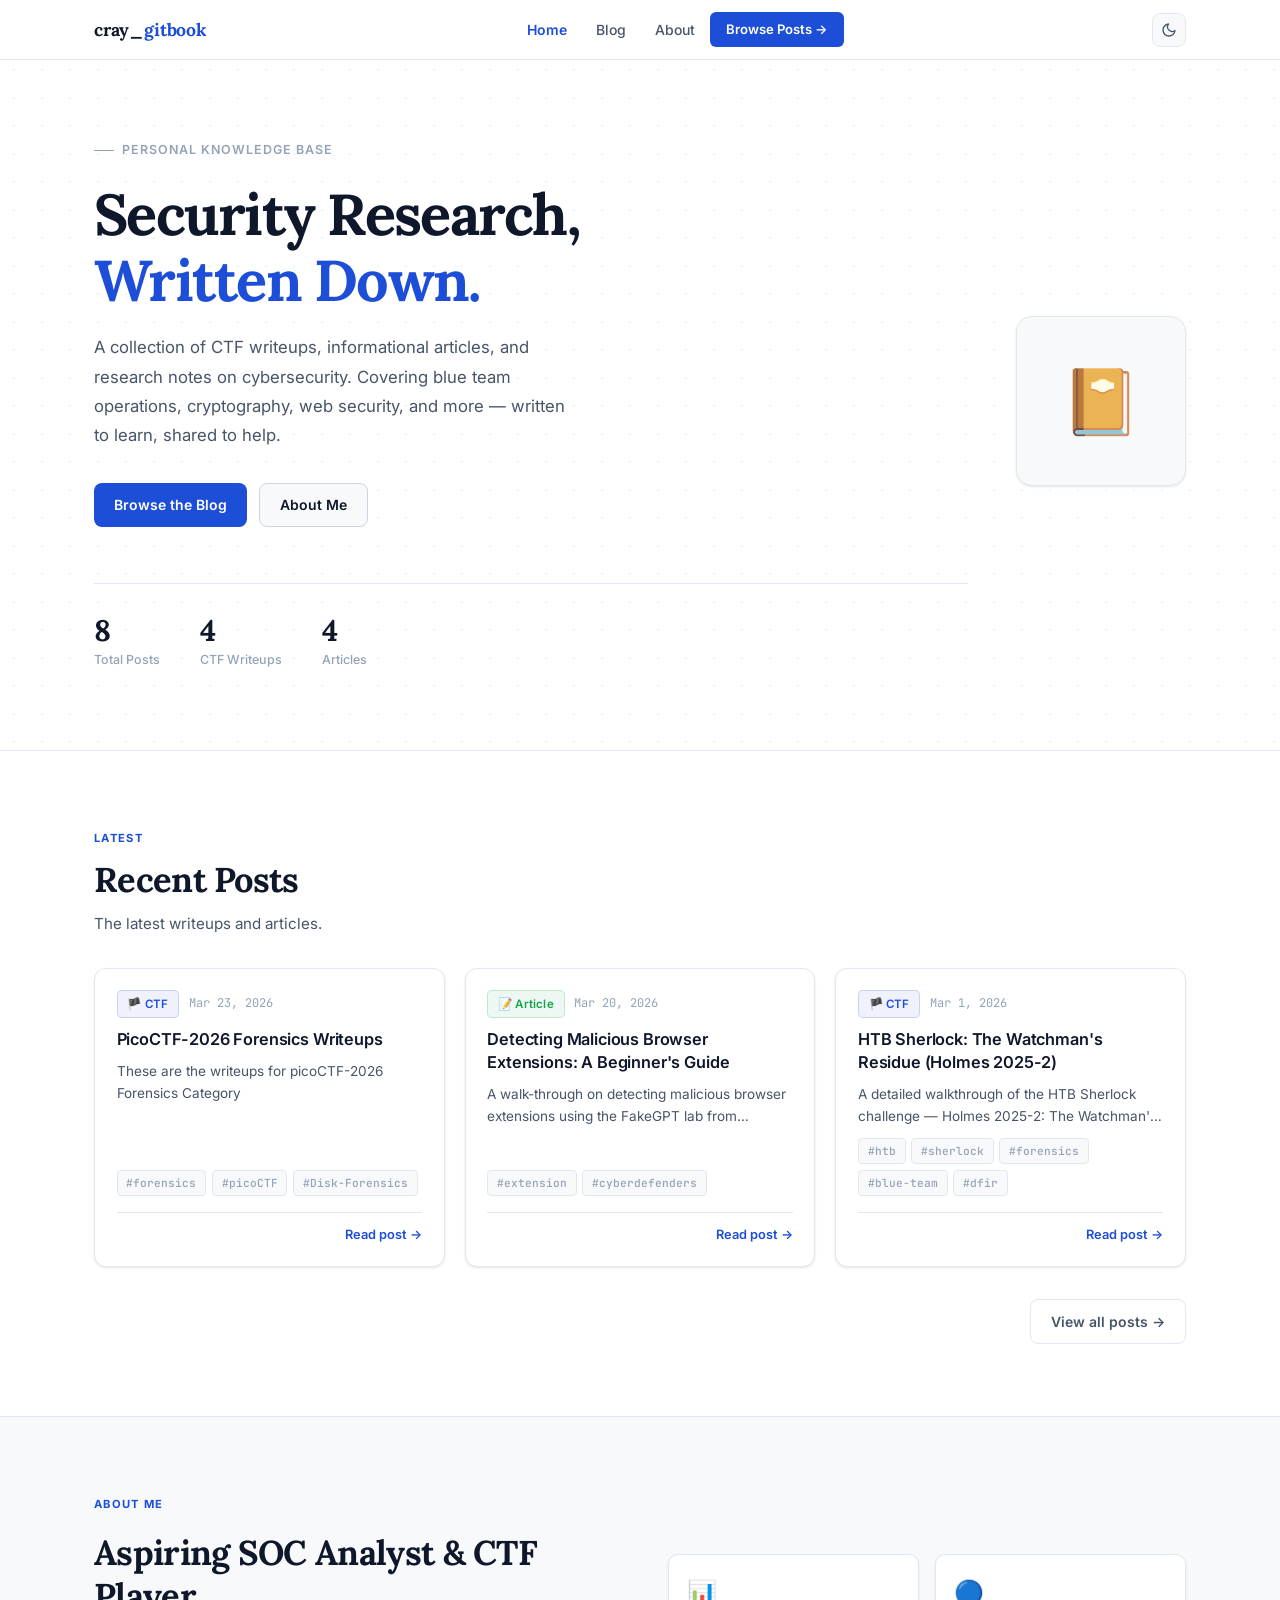
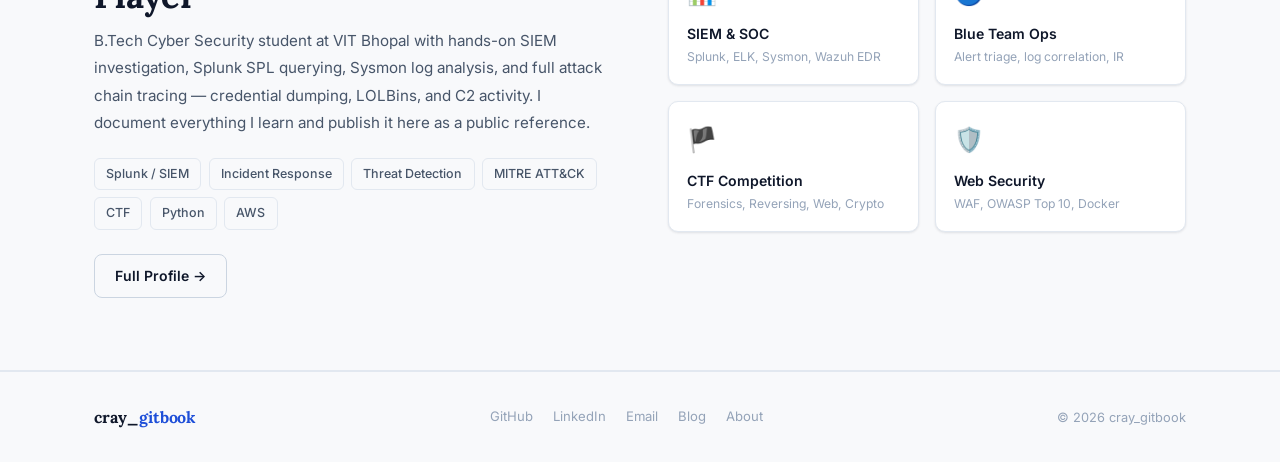
==== commit 385bc826: "Integrate Google Analytics into index.html Added Google Analytics tracking code to the HTML." ====
--- a/index.html
+++ b/index.html
@@ -200,6 +200,18 @@
       if (!e.target.closest('.nav')) document.getElementById('navLinks').classList.remove('open');
     });
   </script>
+  <!-- Google Analytics -->
+<script async src="https://www.googletagmanager.com/gtag/js?id=G-8E0668ECTY"></script>
+<script>
+  window.dataLayer = window.dataLayer || [];
+  function gtag(){dataLayer.push(arguments);}
+  gtag('js', new Date());
+
+  gtag('config', 'G-8E0668ECTY', {
+  'anonymize_ip': true
+});
+  
+</script>
 </body>
 
-</html>+</html>
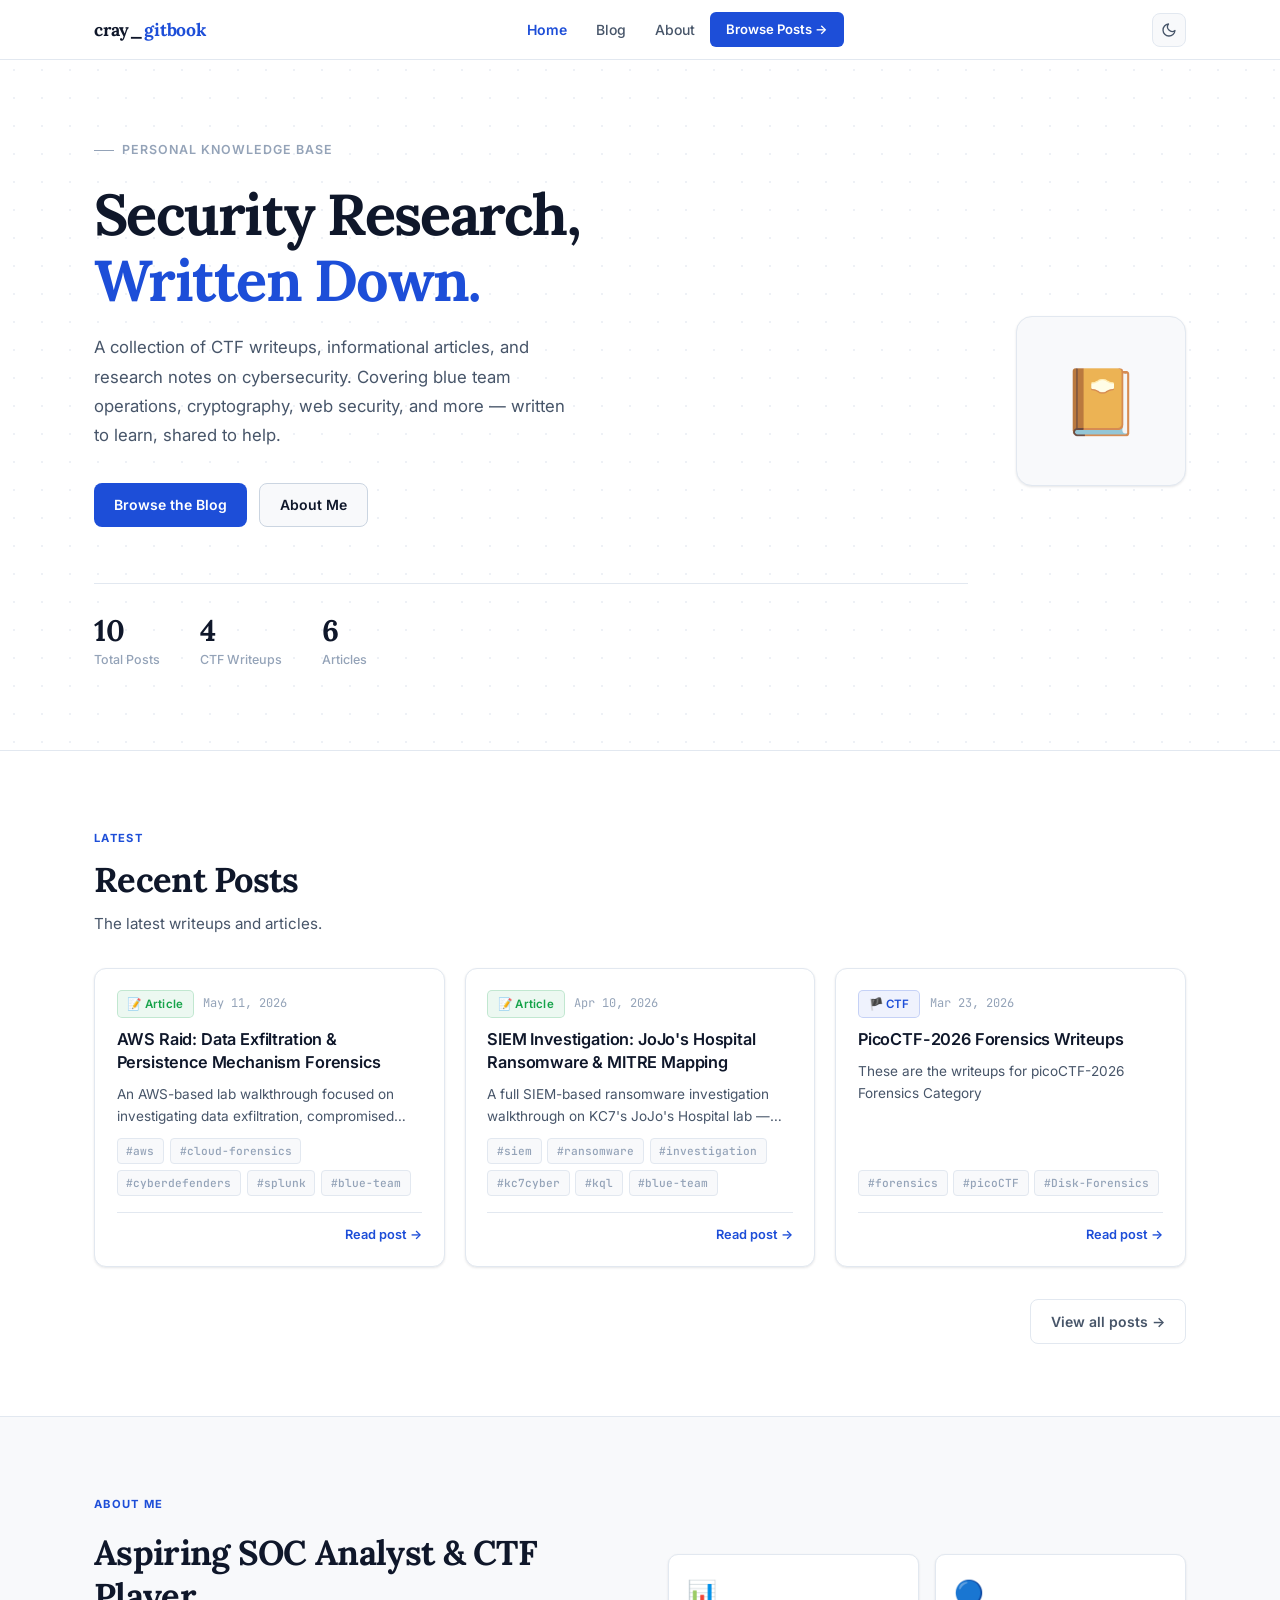
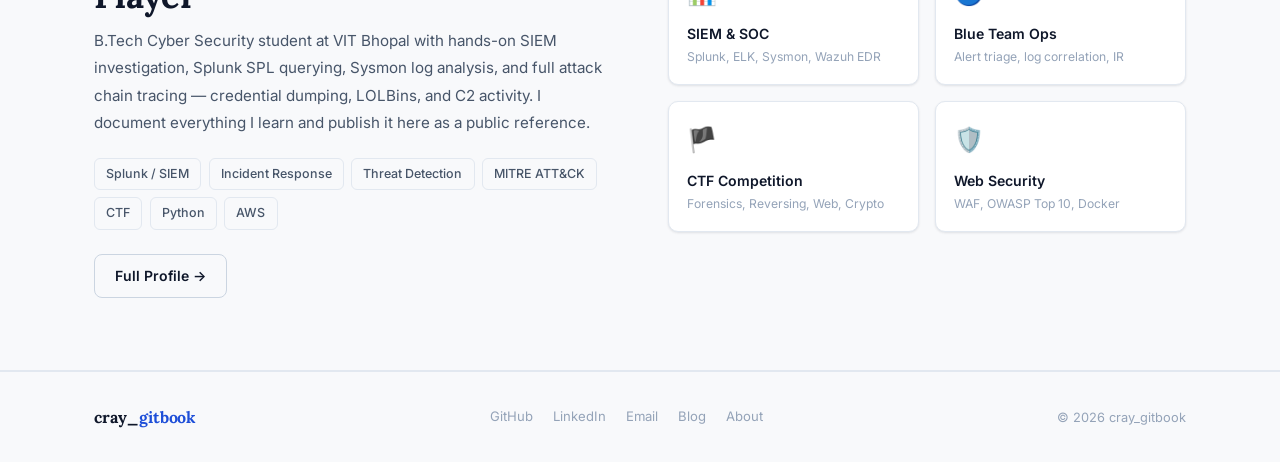
==== commit 2475c02b: "Update index.html" ====
--- a/index.html
+++ b/index.html
@@ -202,16 +202,7 @@
   </script>
   <!-- Google Analytics -->
 <script async src="https://www.googletagmanager.com/gtag/js?id=G-8E0668ECTY"></script>
-<script>
-  window.dataLayer = window.dataLayer || [];
-  function gtag(){dataLayer.push(arguments);}
-  gtag('js', new Date());
-
-  gtag('config', 'G-8E0668ECTY', {
-  'anonymize_ip': true
-});
-  
-</script>
+
 </body>
 
 </html>
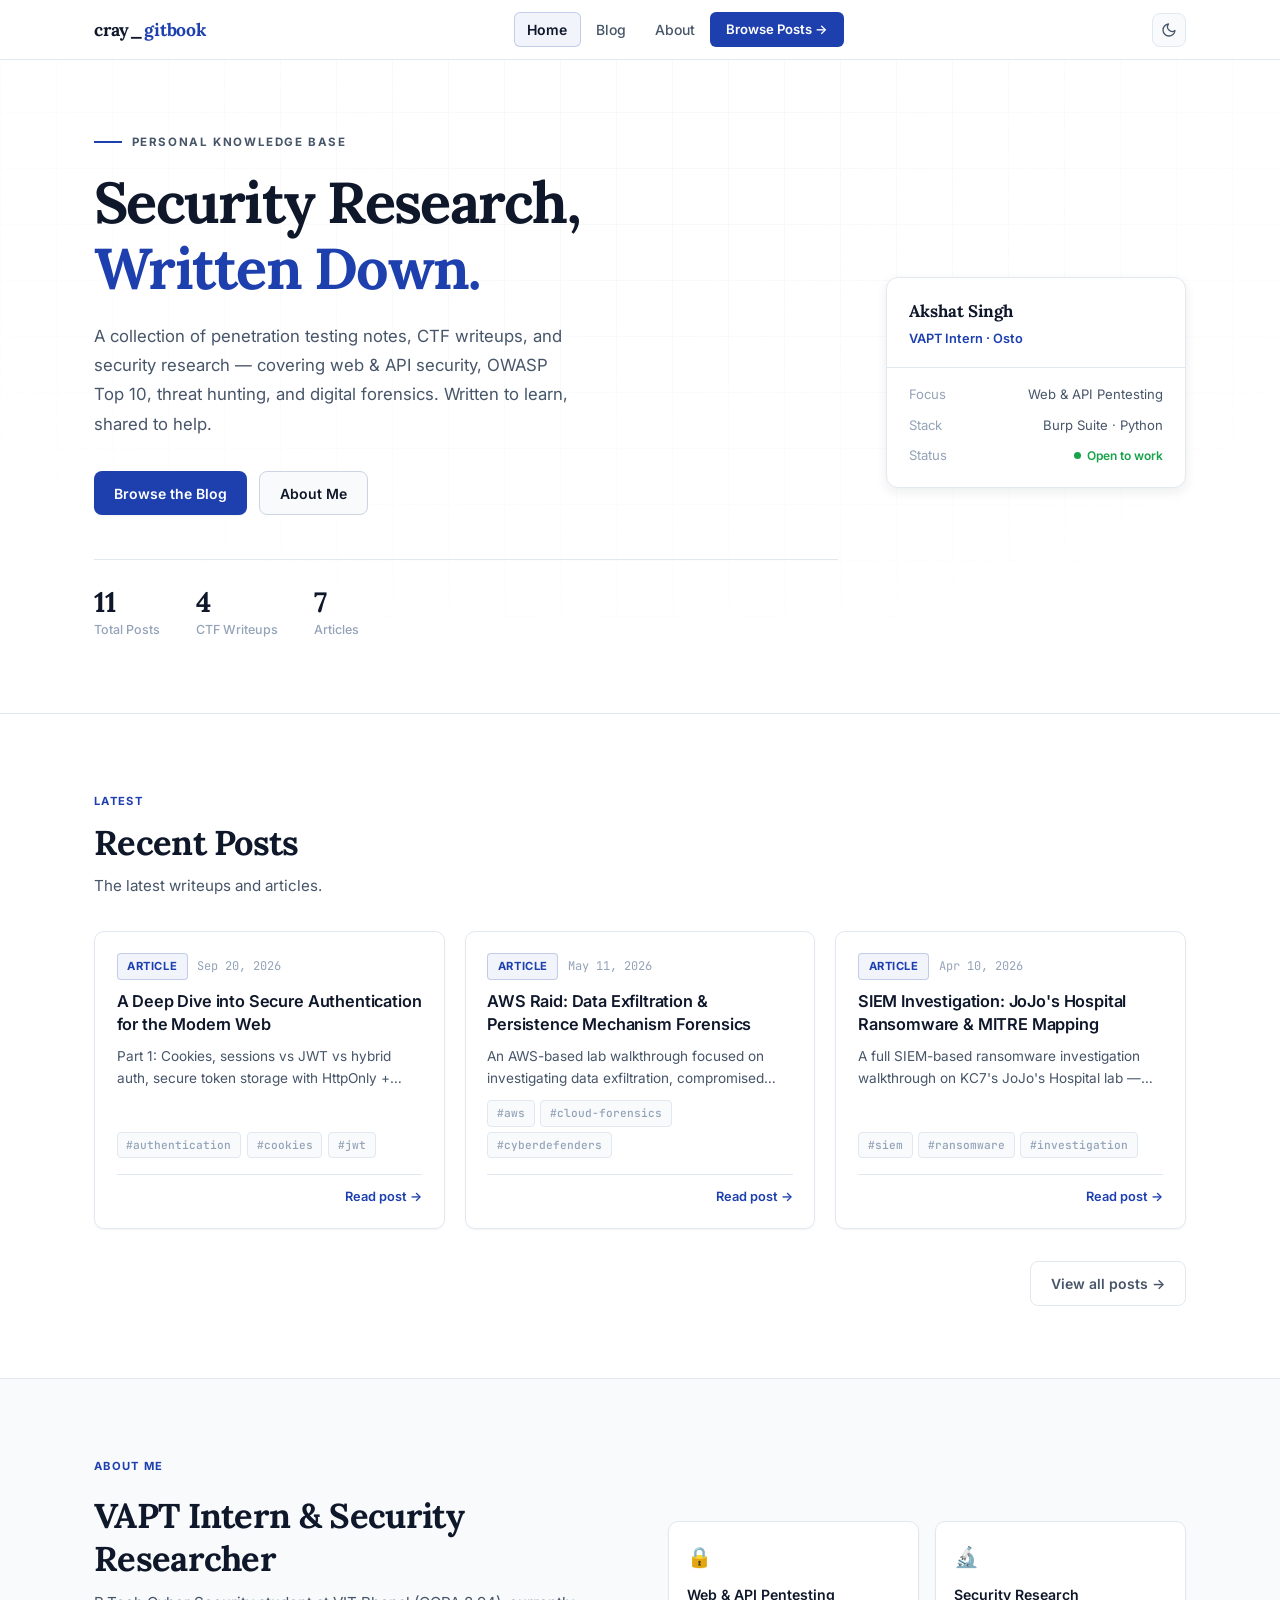
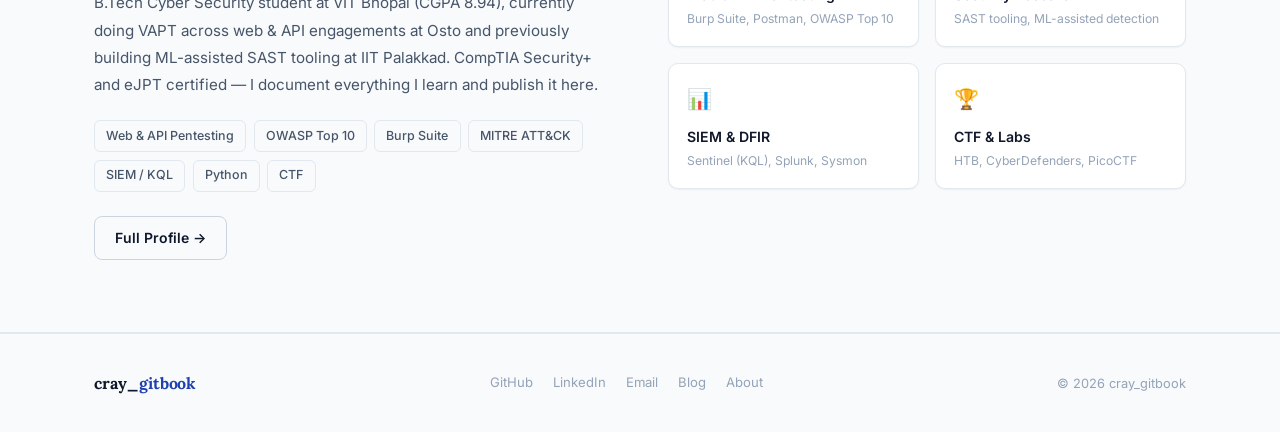
==== commit 2f6de14a: "Add GA4 analytics site-wide and update site content" ====
--- a/index.html
+++ b/index.html
@@ -5,8 +5,8 @@
   <meta charset="UTF-8" />
   <meta name="viewport" content="width=device-width, initial-scale=1.0" />
   <title>cray_gitbook — Security Research & Notes</title>
-  <meta name="description" content="Personal knowledge base, CTF writeups, and security research articles." />
-  <link rel="stylesheet" href="css/style.css?v=3" />
+  <meta name="description" content="Akshat Singh — VAPT, CTF writeups, and security research notes on web & API security." />
+  <link rel="stylesheet" href="css/style.css?v=5" />
 </head>
 
 <body>
@@ -56,9 +56,9 @@
           <span class="accent">Written Down.</span>
         </h1>
         <p class="hero-desc">
-          A collection of CTF writeups, informational articles, and research notes
-          on cybersecurity. Covering blue team operations, cryptography, web security,
-          and more — written to learn, shared to help.
+          A collection of penetration testing notes, CTF writeups, and security
+          research — covering web &amp; API security, OWASP Top 10, threat hunting,
+          and digital forensics. Written to learn, shared to help.
         </p>
         <div class="hero-actions">
           <a href="blog.html" class="btn btn-primary">Browse the Blog</a>
@@ -81,7 +81,17 @@
         </div>
       </div>
 
-      <div class="hero-card">📔</div>
+      <aside class="hero-card" aria-label="Profile summary">
+        <div class="hero-card-top">
+          <div class="hero-card-name">Akshat Singh</div>
+          <div class="hero-card-role">VAPT Intern · Osto</div>
+        </div>
+        <div class="hero-card-list">
+          <div><span>Focus</span><span>Web &amp; API Pentesting</span></div>
+          <div><span>Stack</span><span>Burp Suite · Python</span></div>
+          <div><span>Status</span><span class="hero-card-status">Open to work</span></div>
+        </div>
+      </aside>
     </div>
   </section>
 
@@ -112,22 +122,22 @@
         <div>
           <span class="section-eyebrow">About Me</span>
           <h2 class="section-title" style="text-align:left; margin-top:0.5rem;">
-            Aspiring SOC Analyst &amp; CTF Player
+            VAPT Intern &amp; Security Researcher
           </h2>
           <p style="color:var(--text-secondary); line-height:1.8; margin-bottom:1.35rem; font-size:0.95rem;">
-            B.Tech Cyber Security student at VIT Bhopal with hands-on SIEM investigation,
-            Splunk SPL querying, Sysmon log analysis, and full attack chain tracing —
-            credential dumping, LOLBins, and C2 activity. I document everything I learn
-            and publish it here as a public reference.
+            B.Tech Cyber Security student at VIT Bhopal (CGPA 8.94), currently doing
+            VAPT across web &amp; API engagements at Osto and previously building
+            ML-assisted SAST tooling at IIT Palakkad. CompTIA Security+ and eJPT
+            certified — I document everything I learn and publish it here.
           </p>
           <div class="chips">
-            <span class="chip">Splunk / SIEM</span>
-            <span class="chip">Incident Response</span>
-            <span class="chip">Threat Detection</span>
+            <span class="chip">Web &amp; API Pentesting</span>
+            <span class="chip">OWASP Top 10</span>
+            <span class="chip">Burp Suite</span>
             <span class="chip">MITRE ATT&amp;CK</span>
+            <span class="chip">SIEM / KQL</span>
+            <span class="chip">Python</span>
             <span class="chip">CTF</span>
-            <span class="chip">Python</span>
-            <span class="chip">AWS</span>
           </div>
           <div style="margin-top:1.5rem;">
             <a href="about.html" class="btn btn-secondary">Full Profile →</a>
@@ -135,24 +145,24 @@
         </div>
         <div class="skills-grid" style="grid-template-columns: repeat(2, 1fr);">
           <div class="skill-card">
+            <div class="skill-icon">🔒</div>
+            <div class="skill-name">Web &amp; API Pentesting</div>
+            <div class="skill-desc">Burp Suite, Postman, OWASP Top 10</div>
+          </div>
+          <div class="skill-card">
+            <div class="skill-icon">🔬</div>
+            <div class="skill-name">Security Research</div>
+            <div class="skill-desc">SAST tooling, ML-assisted detection</div>
+          </div>
+          <div class="skill-card">
             <div class="skill-icon">📊</div>
-            <div class="skill-name">SIEM &amp; SOC</div>
-            <div class="skill-desc">Splunk, ELK, Sysmon, Wazuh EDR</div>
-          </div>
-          <div class="skill-card">
-            <div class="skill-icon">🔵</div>
-            <div class="skill-name">Blue Team Ops</div>
-            <div class="skill-desc">Alert triage, log correlation, IR</div>
-          </div>
-          <div class="skill-card">
-            <div class="skill-icon">🏴</div>
-            <div class="skill-name">CTF Competition</div>
-            <div class="skill-desc">Forensics, Reversing, Web, Crypto</div>
-          </div>
-          <div class="skill-card">
-            <div class="skill-icon">🛡️</div>
-            <div class="skill-name">Web Security</div>
-            <div class="skill-desc">WAF, OWASP Top 10, Docker</div>
+            <div class="skill-name">SIEM &amp; DFIR</div>
+            <div class="skill-desc">Sentinel (KQL), Splunk, Sysmon</div>
+          </div>
+          <div class="skill-card">
+            <div class="skill-icon">🏆</div>
+            <div class="skill-name">CTF &amp; Labs</div>
+            <div class="skill-desc">HTB, CyberDefenders, PicoCTF</div>
           </div>
         </div>
       </div>
@@ -200,8 +210,7 @@
       if (!e.target.closest('.nav')) document.getElementById('navLinks').classList.remove('open');
     });
   </script>
-  <!-- Google Analytics -->
-<script async src="https://www.googletagmanager.com/gtag/js?id=G-8E0668ECTY"></script>
+  <script src="js/analytics.js"></script>
 
 </body>
 
--- a/css/style.css
+++ b/css/style.css
@@ -11,16 +11,21 @@
 :root {
   /* Backgrounds */
   --bg-base: #ffffff;
-  --bg-surface: #f8f9fb;
-  --bg-elevated: #f1f3f6;
+  --bg-surface: #f8fafc;
+  --bg-elevated: #eef2f7;
   --bg-card: #ffffff;
-  --bg-hover: #f4f6f9;
-
-  /* Accent — navy-blue professional */
-  --accent: #1d4ed8;
-  --accent-hover: #1e40af;
-  --accent-muted: rgba(29, 78, 216, 0.07);
-  --accent-border: rgba(29, 78, 216, 0.2);
+  --bg-hover: #f4f6fb;
+
+  /* Accent — restrained professional navy */
+  --accent: #1e40af;
+  --accent-hover: #1e3a8a;
+  --accent-2: #334155;
+  --accent-3: #0f766e;
+  --gradient: none;
+  --gradient-soft: none;
+  --accent-muted: rgba(30, 64, 175, 0.06);
+  --accent-border: rgba(30, 64, 175, 0.22);
+  --glow: none;
 
   /* Status */
   --green: #16a34a;
@@ -52,9 +57,10 @@
   --t: all 0.16s ease;
 
   /* Shadows */
-  --shadow-sm: 0 1px 3px rgba(15, 23, 42, 0.07), 0 1px 2px rgba(15, 23, 42, 0.04);
+  --shadow-sm: 0 1px 2px rgba(15, 23, 42, 0.05);
   --shadow-md: 0 4px 12px rgba(15, 23, 42, 0.08);
-  --shadow-lg: 0 8px 28px rgba(15, 23, 42, 0.12);
+  --shadow-lg: 0 10px 30px rgba(15, 23, 42, 0.12);
+  --radius: 10px;
 }
 
 /* -------------------------------------------
@@ -63,16 +69,21 @@
 [data-theme="dark"] {
   /* Backgrounds */
   --bg-base: #0d1117;
-  --bg-surface: #161b22;
-  --bg-elevated: #1c2128;
-  --bg-card: #161b22;
-  --bg-hover: #21262d;
+  --bg-surface: #151b24;
+  --bg-elevated: #1e2632;
+  --bg-card: #151b24;
+  --bg-hover: #1a2334;
 
   /* Accent stays recognisable — slightly lighter in dark */
-  --accent: #60a5fa;
-  --accent-hover: #93c5fd;
-  --accent-muted: rgba(96, 165, 250, 0.1);
-  --accent-border: rgba(96, 165, 250, 0.25);
+  --accent: #93b4fd;
+  --accent-hover: #b3c9fd;
+  --accent-2: #94a3b8;
+  --accent-3: #5eead4;
+  --gradient: none;
+  --gradient-soft: none;
+  --accent-muted: rgba(147, 180, 253, 0.09);
+  --accent-border: rgba(147, 180, 253, 0.25);
+  --glow: none;
 
   /* Status */
   --green: #4ade80;
@@ -169,14 +180,15 @@
   inset: 0 0 auto 0;
   height: var(--nav-h);
   z-index: 100;
-  background: rgba(255, 255, 255, 0.92);
-  backdrop-filter: blur(12px);
+  background: rgba(255, 255, 255, 0.94);
+  backdrop-filter: blur(10px);
+  -webkit-backdrop-filter: blur(10px);
   border-bottom: 1px solid var(--border);
   transition: background 0.2s ease, border-color 0.2s ease;
 }
 
 [data-theme="dark"] .nav {
-  background: rgba(13, 17, 23, 0.92);
+  background: rgba(13, 17, 23, 0.94);
 }
 
 .nav-inner {
@@ -224,8 +236,10 @@
 }
 
 .nav-links a.active {
-  color: var(--accent);
+  color: var(--text-primary);
   font-weight: 600;
+  background: var(--accent-muted);
+  box-shadow: inset 0 0 0 1px var(--accent-border);
 }
 
 .nav-cta {
@@ -337,6 +351,10 @@
   margin-bottom: 0.65rem;
 }
 
+.section-eyebrow::before {
+  content: none;
+}
+
 .section-title {
   font-family: var(--font-serif);
   font-size: clamp(1.55rem, 3vw, 2.15rem);
@@ -356,22 +374,34 @@
    Hero
    ------------------------------------------- */
 .hero {
-  padding: calc(var(--nav-h) + 4.5rem) 0 5rem;
+  padding: calc(var(--nav-h) + 4rem) 0 4.5rem;
   background: var(--bg-base);
   border-bottom: 1px solid var(--border);
   position: relative;
   overflow: hidden;
 }
 
-/* Subtle dot pattern */
+/* Faint architectural grid — professional, not playful */
 .hero::before {
   content: '';
   position: absolute;
   inset: 0;
-  background-image: radial-gradient(circle, #e2e8f0 1px, transparent 1px);
-  background-size: 28px 28px;
-  opacity: 0.6;
+  background-image:
+    linear-gradient(var(--border) 1px, transparent 1px),
+    linear-gradient(90deg, var(--border) 1px, transparent 1px);
+  background-size: 56px 56px;
+  opacity: 0.28;
   pointer-events: none;
+  mask-image: radial-gradient(70% 80% at 50% 20%, black 20%, transparent 100%);
+}
+
+/* Remove glow orb for professional theme */
+.hero::after {
+  content: none;
+}
+
+[data-theme="dark"] .hero::before {
+  opacity: 0.14;
 }
 
 .hero-inner {
@@ -388,20 +418,20 @@
 .hero-label {
   display: inline-flex;
   align-items: center;
-  gap: 0.5rem;
-  font-size: 0.78rem;
-  font-weight: 600;
-  letter-spacing: 0.08em;
+  gap: 0.6rem;
+  font-size: 0.72rem;
+  font-weight: 700;
+  letter-spacing: 0.14em;
   text-transform: uppercase;
-  color: var(--text-muted);
-  margin-bottom: 1.25rem;
+  color: var(--text-secondary);
+  margin-bottom: 1.1rem;
 }
 
 .hero-label::before {
   content: '';
-  width: 20px;
-  height: 1px;
-  background: var(--text-muted);
+  width: 28px;
+  height: 2px;
+  background: var(--accent);
 }
 
 .hero-title {
@@ -434,15 +464,34 @@
 
 .hero-meta {
   display: flex;
-  gap: 2.5rem;
-  margin-top: 3.5rem;
-  padding-top: 2rem;
+  gap: 2.25rem;
+  margin-top: 2.75rem;
+  padding-top: 1.75rem;
   border-top: 1px solid var(--border);
+  flex-wrap: wrap;
+}
+
+.hero-meta-item {
+  min-width: 0;
+  padding: 0;
+  background: none;
+  border: none;
+  box-shadow: none;
+}
+
+.hero-meta-item::before {
+  content: none;
+}
+
+.hero-meta-item:hover {
+  transform: none;
+  box-shadow: none;
+  border-color: transparent;
 }
 
 .hero-meta-num {
   font-family: var(--font-serif);
-  font-size: 1.85rem;
+  font-size: 1.75rem;
   font-weight: 700;
   color: var(--text-primary);
   line-height: 1;
@@ -456,17 +505,70 @@
 }
 
 .hero-card {
-  width: 170px;
-  height: 170px;
-  background: var(--bg-surface);
+  width: 300px;
+  background: var(--bg-card);
   border: 1px solid var(--border);
-  border-radius: 16px;
-  display: flex;
-  align-items: center;
-  justify-content: center;
-  font-size: 4rem;
+  border-radius: 12px;
   flex-shrink: 0;
-  box-shadow: var(--shadow-sm);
+  box-shadow: var(--shadow-md);
+  overflow: hidden;
+  text-align: left;
+  animation: none;
+}
+
+.hero-card-top {
+  padding: 1.25rem 1.35rem 1.1rem;
+  border-bottom: 1px solid var(--border);
+}
+
+.hero-card-name {
+  font-family: var(--font-serif);
+  font-size: 1.05rem;
+  font-weight: 700;
+  color: var(--text-primary);
+}
+
+.hero-card-role {
+  font-size: 0.8rem;
+  color: var(--accent);
+  font-weight: 600;
+  margin-top: 0.15rem;
+}
+
+.hero-card-list {
+  padding: 1rem 1.35rem 1.25rem;
+  display: flex;
+  flex-direction: column;
+  gap: 0.55rem;
+  font-size: 0.82rem;
+  color: var(--text-secondary);
+}
+
+.hero-card-list div {
+  display: flex;
+  justify-content: space-between;
+  gap: 1rem;
+}
+
+.hero-card-list dt, .hero-card-list span:first-child {
+  color: var(--text-muted);
+}
+
+.hero-card-status {
+  display: inline-flex;
+  align-items: center;
+  gap: 0.4rem;
+  font-size: 0.75rem;
+  font-weight: 600;
+  color: var(--green);
+}
+
+.hero-card-status::before {
+  content: '';
+  width: 7px;
+  height: 7px;
+  border-radius: 50%;
+  background: var(--green);
 }
 
 /* -------------------------------------------
@@ -487,12 +589,22 @@
 .btn-primary {
   background: var(--accent);
   color: #fff;
+  box-shadow: var(--shadow-sm);
+}
+
+.btn-primary::after {
+  content: none;
 }
 
 .btn-primary:hover {
   background: var(--accent-hover);
-  box-shadow: 0 4px 12px rgba(29, 78, 216, 0.25);
   transform: translateY(-1px);
+  box-shadow: var(--shadow-md);
+  filter: none;
+}
+
+.btn-primary:hover::after {
+  transform: none;
 }
 
 .btn-secondary {
@@ -530,7 +642,7 @@
 .post-card {
   background: var(--bg-card);
   border: 1px solid var(--border);
-  border-radius: 12px;
+  border-radius: var(--radius);
   padding: 1.35rem;
   cursor: pointer;
   transition: var(--t);
@@ -538,12 +650,23 @@
   flex-direction: column;
   gap: 0.65rem;
   box-shadow: var(--shadow-sm);
+  overflow: hidden;
+  position: relative;
+  animation: none;
+}
+
+.post-card::before {
+  content: none;
 }
 
 .post-card:hover {
   border-color: var(--accent-border);
   transform: translateY(-2px);
   box-shadow: var(--shadow-md);
+}
+
+.post-card:hover::before {
+  opacity: 0;
 }
 
 .post-card-meta {
@@ -612,22 +735,27 @@
   align-items: center;
   gap: 0.25rem;
   padding: 0.2rem 0.6rem;
-  border-radius: 5px;
-  font-size: 0.72rem;
-  font-weight: 600;
-  letter-spacing: 0.02em;
+  border-radius: 4px;
+  font-size: 0.7rem;
+  font-weight: 700;
+  letter-spacing: 0.05em;
+  text-transform: uppercase;
 }
 
 .badge-article {
-  background: rgba(22, 163, 74, 0.08);
-  color: var(--green);
-  border: 1px solid rgba(22, 163, 74, 0.2);
-}
-
-.badge-ctf {
   background: var(--accent-muted);
   color: var(--accent);
   border: 1px solid var(--accent-border);
+}
+
+[data-theme="dark"] .badge-article {
+  color: var(--accent);
+}
+
+.badge-ctf {
+  background: var(--bg-elevated);
+  color: var(--text-secondary);
+  border: 1px solid var(--border-strong);
 }
 
 .tag {
@@ -674,10 +802,10 @@
 
 .search-input {
   width: 100%;
-  padding: 0.75rem 0.9rem 0.75rem 2.6rem;
-  background: var(--bg-base);
+  padding: 0.85rem 0.9rem 0.85rem 2.7rem;
+  background: var(--bg-card);
   border: 1px solid var(--border-strong);
-  border-radius: 8px;
+  border-radius: 12px;
   color: var(--text-primary);
   font-size: 0.9rem;
   font-family: var(--font-body);
@@ -732,22 +860,30 @@
 }
 
 .skill-card {
-  background: var(--bg-base);
+  background: var(--bg-card);
   border: 1px solid var(--border);
-  border-radius: 10px;
-  padding: 1.1rem;
+  border-radius: var(--radius);
+  padding: 1.15rem;
   transition: var(--t);
   box-shadow: var(--shadow-sm);
 }
 
+.skill-card::after {
+  content: none;
+}
+
 .skill-card:hover {
-  border-color: var(--accent-border);
+  border-color: var(--border-strong);
   transform: translateY(-2px);
   box-shadow: var(--shadow-md);
 }
 
+.skill-card:hover::after {
+  opacity: 0;
+}
+
 .skill-icon {
-  font-size: 1.5rem;
+  font-size: 1.25rem;
   margin-bottom: 0.6rem;
 }
 
@@ -867,9 +1003,19 @@
 }
 
 .post-header {
-  margin-bottom: 2.5rem;
-  padding-bottom: 1.75rem;
-  border-bottom: 1px solid var(--border);
+  margin-bottom: 2.25rem;
+  padding-bottom: 1.5rem;
+  border-bottom: 2px solid var(--border);
+  background: none;
+  border-left: none;
+  border-right: none;
+  border-top: none;
+  border-radius: 0;
+  box-shadow: none;
+}
+
+.post-header::before {
+  content: none;
 }
 
 .post-title {
@@ -1309,7 +1455,12 @@
 .footer {
   border-top: 1px solid var(--border);
   background: var(--bg-surface);
-  padding: 2rem 0;
+  padding: 2.25rem 0;
+  position: relative;
+}
+
+.footer::before {
+  content: none;
 }
 
 .footer-inner {
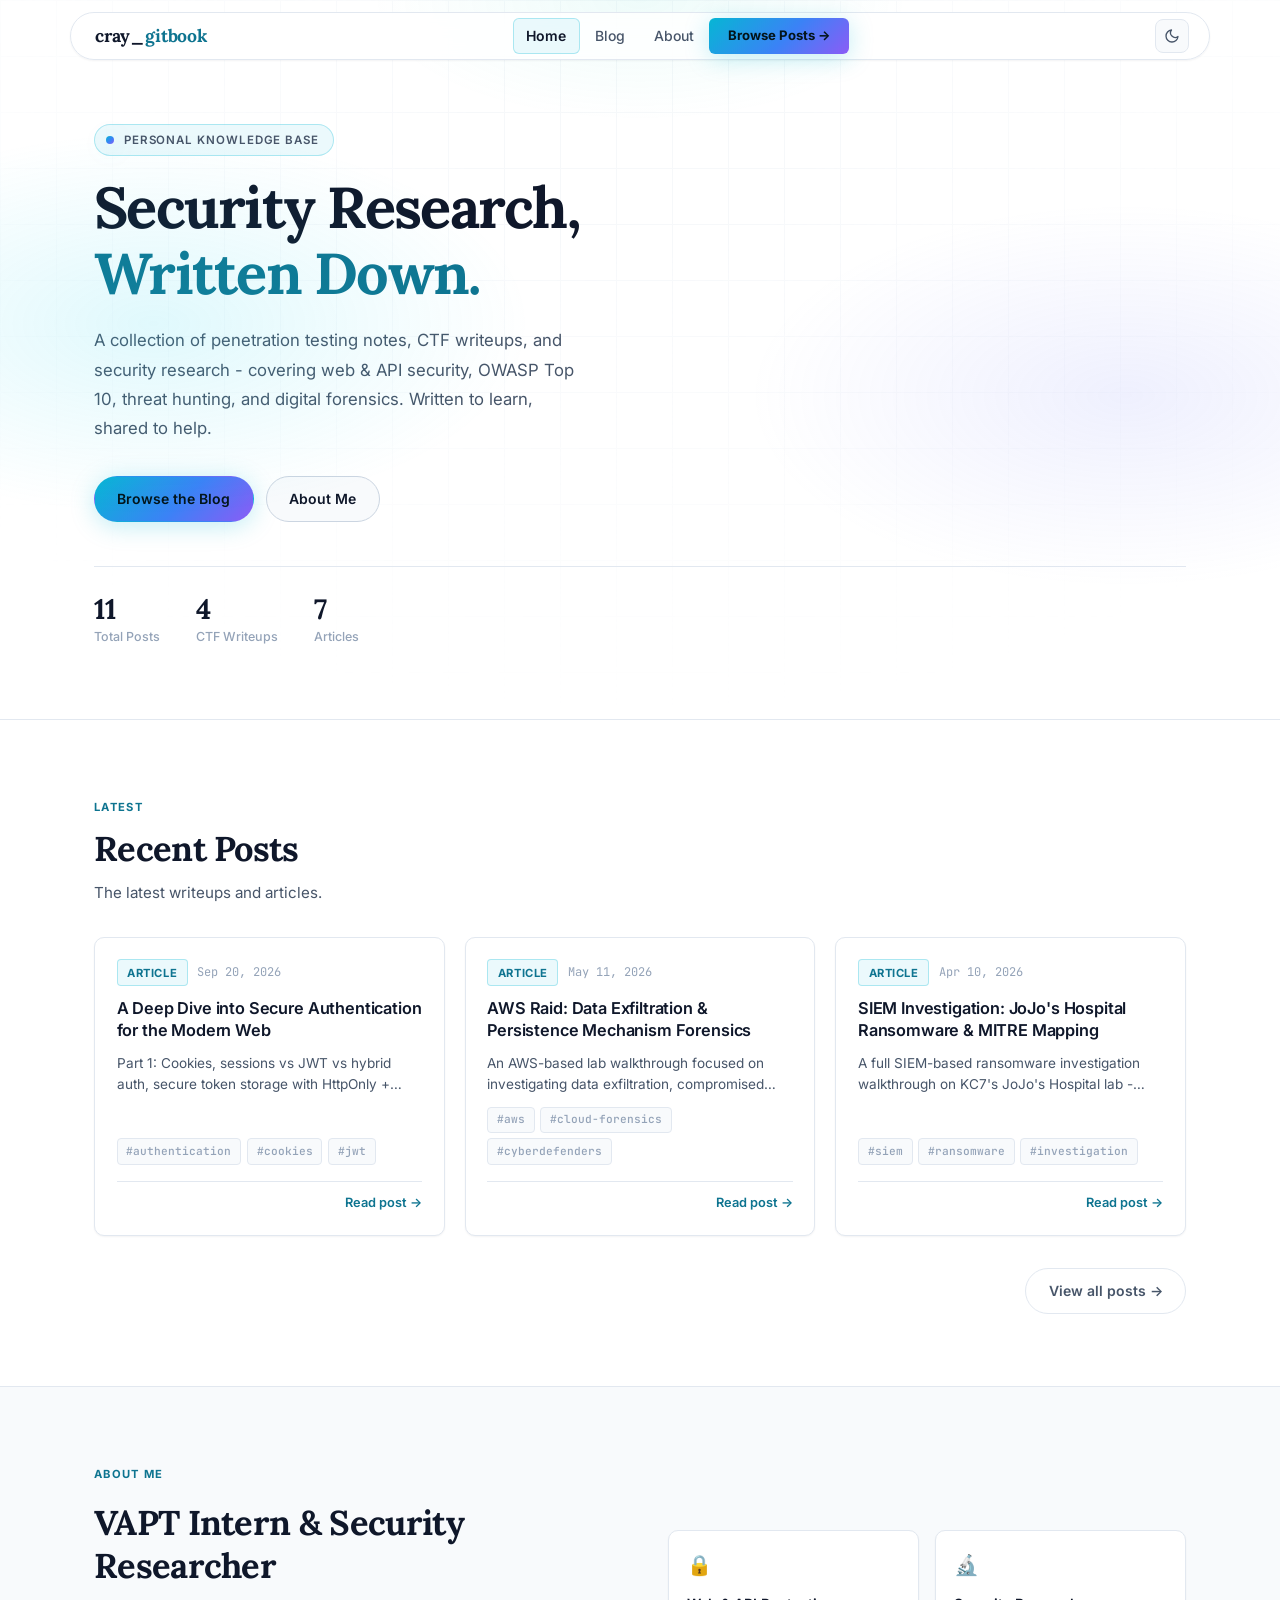
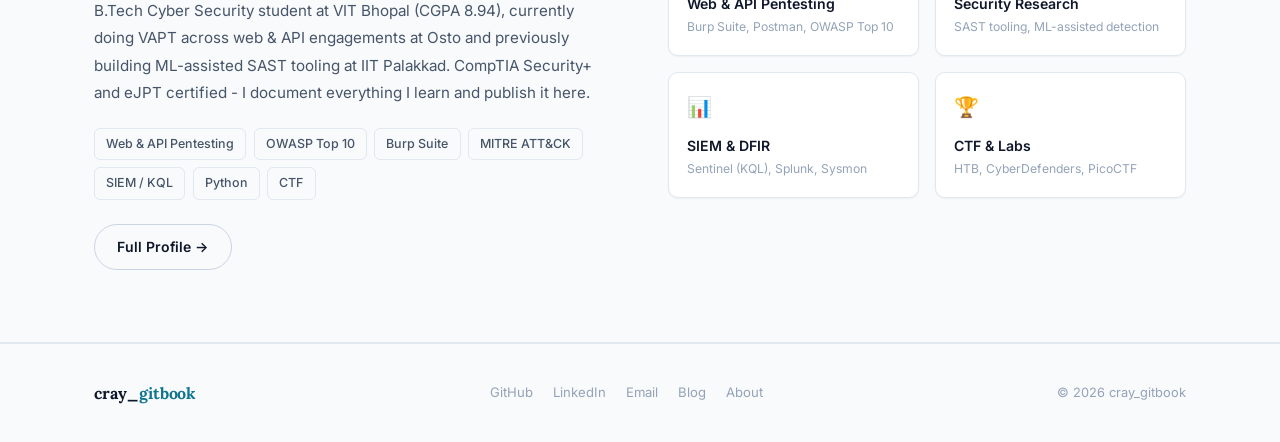
==== commit 80931ca5: "Remove em and en dashes site-wide; drop hero profile card" ====
--- a/index.html
+++ b/index.html
@@ -4,8 +4,8 @@
 <head>
   <meta charset="UTF-8" />
   <meta name="viewport" content="width=device-width, initial-scale=1.0" />
-  <title>cray_gitbook — Security Research & Notes</title>
-  <meta name="description" content="Akshat Singh — VAPT, CTF writeups, and security research notes on web & API security." />
+  <title>cray_gitbook - Security Research & Notes</title>
+  <meta name="description" content="Akshat Singh - VAPT, CTF writeups, and security research notes on web & API security." />
   <link rel="stylesheet" href="css/style.css?v=5" />
 </head>
 
@@ -57,7 +57,7 @@
         </h1>
         <p class="hero-desc">
           A collection of penetration testing notes, CTF writeups, and security
-          research — covering web &amp; API security, OWASP Top 10, threat hunting,
+          research - covering web &amp; API security, OWASP Top 10, threat hunting,
           and digital forensics. Written to learn, shared to help.
         </p>
         <div class="hero-actions">
@@ -67,31 +67,19 @@
 
         <div class="hero-meta">
           <div class="hero-meta-item">
-            <div class="hero-meta-num" id="statTotal">—</div>
+            <div class="hero-meta-num" id="statTotal">-</div>
             <div class="hero-meta-label">Total Posts</div>
           </div>
           <div class="hero-meta-item">
-            <div class="hero-meta-num" id="statCtf">—</div>
+            <div class="hero-meta-num" id="statCtf">-</div>
             <div class="hero-meta-label">CTF Writeups</div>
           </div>
           <div class="hero-meta-item">
-            <div class="hero-meta-num" id="statArt">—</div>
+            <div class="hero-meta-num" id="statArt">-</div>
             <div class="hero-meta-label">Articles</div>
           </div>
         </div>
       </div>
-
-      <aside class="hero-card" aria-label="Profile summary">
-        <div class="hero-card-top">
-          <div class="hero-card-name">Akshat Singh</div>
-          <div class="hero-card-role">VAPT Intern · Osto</div>
-        </div>
-        <div class="hero-card-list">
-          <div><span>Focus</span><span>Web &amp; API Pentesting</span></div>
-          <div><span>Stack</span><span>Burp Suite · Python</span></div>
-          <div><span>Status</span><span class="hero-card-status">Open to work</span></div>
-        </div>
-      </aside>
     </div>
   </section>
 
@@ -128,7 +116,7 @@
             B.Tech Cyber Security student at VIT Bhopal (CGPA 8.94), currently doing
             VAPT across web &amp; API engagements at Osto and previously building
             ML-assisted SAST tooling at IIT Palakkad. CompTIA Security+ and eJPT
-            certified — I document everything I learn and publish it here.
+            certified - I document everything I learn and publish it here.
           </p>
           <div class="chips">
             <span class="chip">Web &amp; API Pentesting</span>
--- a/css/style.css
+++ b/css/style.css
@@ -16,16 +16,16 @@
   --bg-card: #ffffff;
   --bg-hover: #f4f6fb;
 
-  /* Accent — restrained professional navy */
-  --accent: #1e40af;
-  --accent-hover: #1e3a8a;
-  --accent-2: #334155;
+  /* Accent — cyber teal (distinct from medical blue) */
+  --accent: #0e7490;
+  --accent-hover: #155e75;
+  --accent-2: #4f46e5;
   --accent-3: #0f766e;
-  --gradient: none;
-  --gradient-soft: none;
-  --accent-muted: rgba(30, 64, 175, 0.06);
-  --accent-border: rgba(30, 64, 175, 0.22);
-  --glow: none;
+  --gradient: linear-gradient(135deg, #06b6d4 0%, #3b82f6 55%, #8b5cf6 100%);
+  --gradient-soft: linear-gradient(135deg, rgba(6,182,212,0.12), rgba(139,92,246,0.12));
+  --accent-muted: rgba(6, 182, 212, 0.08);
+  --accent-border: rgba(6, 182, 212, 0.28);
+  --glow: 0 4px 24px rgba(6, 182, 212, 0.25);
 
   /* Status */
   --green: #16a34a;
@@ -42,7 +42,7 @@
   /* Borders */
   --border: #e2e8f0;
   --border-strong: #cbd5e1;
-  --border-accent: rgba(29, 78, 216, 0.3);
+  --border-accent: rgba(6, 182, 212, 0.35);
 
   /* Typography */
   --font-body: 'Inter', system-ui, -apple-system, sans-serif;
@@ -67,23 +67,23 @@
    Dark Mode Tokens
    ------------------------------------------- */
 [data-theme="dark"] {
-  /* Backgrounds */
-  --bg-base: #0d1117;
-  --bg-surface: #151b24;
-  --bg-elevated: #1e2632;
-  --bg-card: #151b24;
-  --bg-hover: #1a2334;
-
-  /* Accent stays recognisable — slightly lighter in dark */
-  --accent: #93b4fd;
-  --accent-hover: #b3c9fd;
-  --accent-2: #94a3b8;
-  --accent-3: #5eead4;
-  --gradient: none;
-  --gradient-soft: none;
-  --accent-muted: rgba(147, 180, 253, 0.09);
-  --accent-border: rgba(147, 180, 253, 0.25);
-  --glow: none;
+  /* Backgrounds — midnight teal-black like reference, but teal not blue */
+  --bg-base: #030d12;
+  --bg-surface: #071a22;
+  --bg-elevated: #0c2833;
+  --bg-card: #071d26;
+  --bg-hover: #0c2a37;
+
+  /* Accent — glowing cyber teal + violet secondary */
+  --accent: #22d3ee;
+  --accent-hover: #67e8f9;
+  --accent-2: #a78bfa;
+  --accent-3: #2dd4bf;
+  --gradient: linear-gradient(135deg, #2dd4bf 0%, #22d3ee 45%, #818cf8 100%);
+  --gradient-soft: linear-gradient(135deg, rgba(45,212,191,0.14), rgba(129,140,248,0.14));
+  --accent-muted: rgba(34, 211, 238, 0.1);
+  --accent-border: rgba(34, 211, 238, 0.3);
+  --glow: 0 0 24px rgba(34, 211, 238, 0.35), 0 8px 40px rgba(34, 211, 238, 0.15);
 
   /* Status */
   --green: #4ade80;
@@ -91,16 +91,16 @@
   --red: #f87171;
   --violet: #a78bfa;
 
-  /* Text */
-  --text-primary: #e6edf3;
-  --text-secondary: #8b949e;
-  --text-muted: #484f58;
-  --text-inverse: #0d1117;
-
-  /* Borders */
-  --border: #30363d;
-  --border-strong: #3d444d;
-  --border-accent: rgba(96, 165, 250, 0.3);
+  /* Text — icy white + muted teal-gray like reference */
+  --text-primary: #eafcff;
+  --text-secondary: #93b4bc;
+  --text-muted: #5d7f88;
+  --text-inverse: #030d12;
+
+  /* Borders — teal-tinted */
+  --border: #13343f;
+  --border-strong: #1e4e5c;
+  --border-accent: rgba(34, 211, 238, 0.35);
 
   /* Shadows (darker for dark bg) */
   --shadow-sm: 0 1px 3px rgba(1, 4, 9, 0.4);
@@ -180,25 +180,36 @@
   inset: 0 0 auto 0;
   height: var(--nav-h);
   z-index: 100;
-  background: rgba(255, 255, 255, 0.94);
-  backdrop-filter: blur(10px);
-  -webkit-backdrop-filter: blur(10px);
-  border-bottom: 1px solid var(--border);
+  background: transparent;
+  border-bottom: none;
+  padding-top: 12px;
   transition: background 0.2s ease, border-color 0.2s ease;
-}
-
-[data-theme="dark"] .nav {
-  background: rgba(13, 17, 23, 0.94);
 }
 
 .nav-inner {
   max-width: var(--max-w);
   margin: 0 auto;
-  padding: 0 1.5rem;
-  height: 100%;
+  padding: 0 1.25rem 0 1.5rem;
+  height: calc(var(--nav-h) - 12px);
   display: flex;
   align-items: center;
   justify-content: space-between;
+  background: rgba(255, 255, 255, 0.8);
+  backdrop-filter: blur(16px);
+  -webkit-backdrop-filter: blur(16px);
+  border: 1px solid var(--border);
+  border-radius: 999px;
+  box-shadow: var(--shadow-sm);
+}
+
+[data-theme="dark"] .nav-inner {
+  background: rgba(7, 26, 34, 0.72);
+  border-color: rgba(34, 211, 238, 0.14);
+  box-shadow: 0 8px 32px rgba(0, 0, 0, 0.45), inset 0 1px 0 rgba(255,255,255,0.04);
+}
+
+[data-theme="dark"] .nav {
+  background: transparent;
 }
 
 .nav-logo {
@@ -243,16 +254,22 @@
 }
 
 .nav-cta {
-  background: var(--accent) !important;
-  color: white !important;
-  border-radius: 7px;
+  background: var(--gradient) !important;
+  color: #03141a !important;
+  border-radius: 999px;
   font-size: 0.82rem !important;
-  font-weight: 600 !important;
-  padding: 0.4rem 1rem !important;
+  font-weight: 700 !important;
+  padding: 0.45rem 1.15rem !important;
+  box-shadow: var(--glow);
+}
+
+[data-theme="dark"] .nav-cta {
+  color: #03141a !important;
 }
 
 .nav-cta:hover {
-  background: var(--accent-hover) !important;
+  filter: brightness(1.08);
+  transform: translateY(-1px);
 }
 
 /* Dark Mode Toggle Button */
@@ -381,7 +398,7 @@
   overflow: hidden;
 }
 
-/* Faint architectural grid — professional, not playful */
+/* Faint architectural grid + ambient glow — deep-space like reference */
 .hero::before {
   content: '';
   position: absolute;
@@ -395,9 +412,16 @@
   mask-image: radial-gradient(70% 80% at 50% 20%, black 20%, transparent 100%);
 }
 
-/* Remove glow orb for professional theme */
+/* Ambient teal/violet orbs (the glow from the reference, shifted to teal) */
 .hero::after {
-  content: none;
+  content: '';
+  position: absolute;
+  inset: 0;
+  pointer-events: none;
+  background:
+    radial-gradient(ellipse 42% 38% at 12% 45%, rgba(34, 211, 238, 0.14) 0%, transparent 70%),
+    radial-gradient(ellipse 42% 38% at 88% 55%, rgba(129, 140, 248, 0.13) 0%, transparent 70%),
+    radial-gradient(ellipse 30% 24% at 50% 0%, rgba(45, 212, 191, 0.08) 0%, transparent 70%);
 }
 
 [data-theme="dark"] .hero::before {
@@ -409,7 +433,7 @@
   margin: 0 auto;
   padding: 0 1.5rem;
   display: grid;
-  grid-template-columns: 1fr auto;
+  grid-template-columns: 1fr;
   gap: 3rem;
   align-items: center;
   position: relative;
@@ -420,18 +444,25 @@
   align-items: center;
   gap: 0.6rem;
   font-size: 0.72rem;
-  font-weight: 700;
-  letter-spacing: 0.14em;
+  font-weight: 600;
+  letter-spacing: 0.08em;
   text-transform: uppercase;
   color: var(--text-secondary);
   margin-bottom: 1.1rem;
+  padding: 0.35rem 0.9rem 0.35rem 0.7rem;
+  border: 1px solid var(--accent-border);
+  border-radius: 999px;
+  background: var(--accent-muted);
+  backdrop-filter: blur(8px);
 }
 
 .hero-label::before {
   content: '';
-  width: 28px;
-  height: 2px;
-  background: var(--accent);
+  width: 8px;
+  height: 8px;
+  border-radius: 50%;
+  background: var(--gradient);
+  box-shadow: var(--glow);
 }
 
 .hero-title {
@@ -507,10 +538,10 @@
 .hero-card {
   width: 300px;
   background: var(--bg-card);
-  border: 1px solid var(--border);
-  border-radius: 12px;
+  border: 1px solid var(--accent-border);
+  border-radius: 16px;
   flex-shrink: 0;
-  box-shadow: var(--shadow-md);
+  box-shadow: var(--shadow-md), var(--glow);
   overflow: hidden;
   text-align: left;
   animation: none;
@@ -578,8 +609,8 @@
   display: inline-flex;
   align-items: center;
   gap: 0.4rem;
-  padding: 0.6rem 1.25rem;
-  border-radius: 8px;
+  padding: 0.65rem 1.4rem;
+  border-radius: 999px;
   font-size: 0.875rem;
   font-weight: 600;
   transition: var(--t);
@@ -587,9 +618,14 @@
 }
 
 .btn-primary {
-  background: var(--accent);
-  color: #fff;
-  box-shadow: var(--shadow-sm);
+  background: var(--gradient);
+  color: #03141a;
+  box-shadow: var(--glow);
+  border: 1px solid transparent;
+}
+
+[data-theme="dark"] .btn-primary {
+  color: #03141a;
 }
 
 .btn-primary::after {
@@ -597,10 +633,9 @@
 }
 
 .btn-primary:hover {
-  background: var(--accent-hover);
+  filter: brightness(1.08);
   transform: translateY(-1px);
-  box-shadow: var(--shadow-md);
-  filter: none;
+  box-shadow: var(--glow), var(--shadow-md);
 }
 
 .btn-primary:hover::after {
@@ -1542,10 +1577,6 @@
 @media (max-width: 900px) {
   .hero-inner {
     grid-template-columns: 1fr;
-  }
-
-  .hero-card {
-    display: none;
   }
 
   .post-layout {
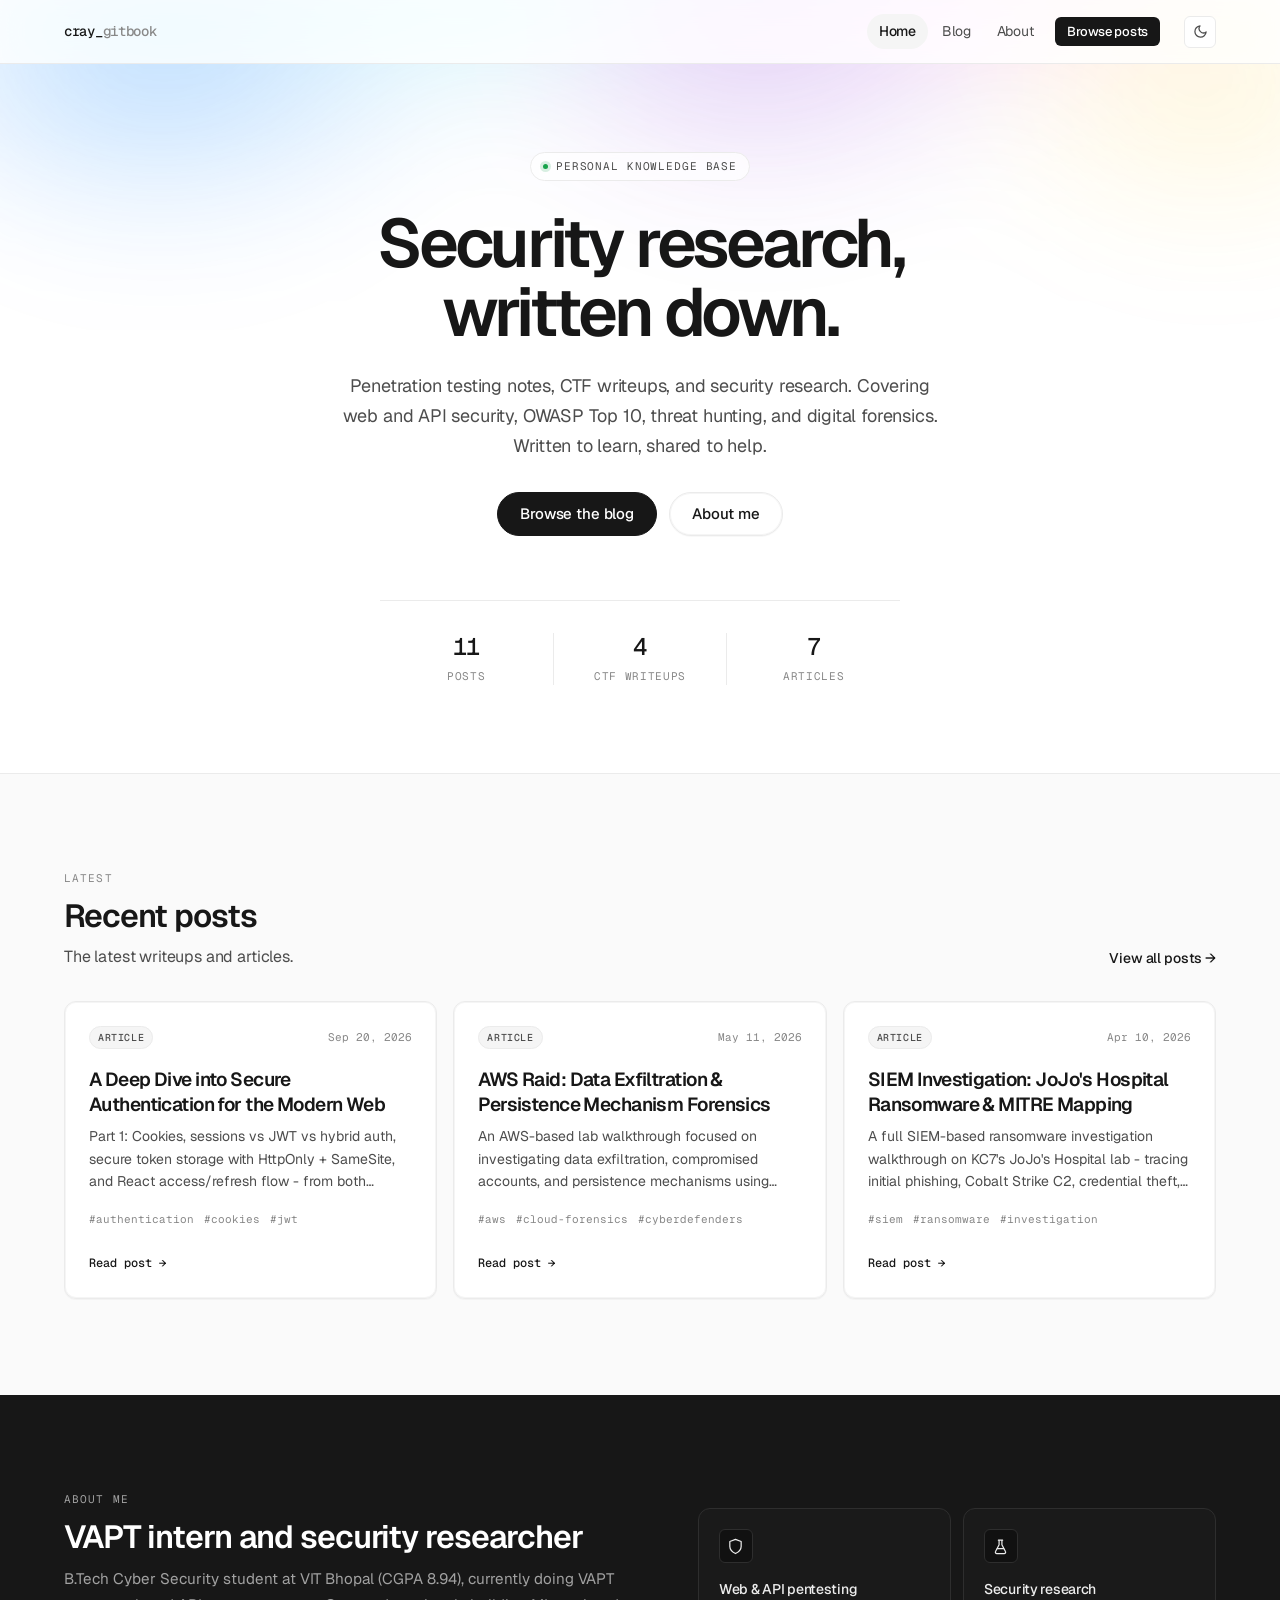
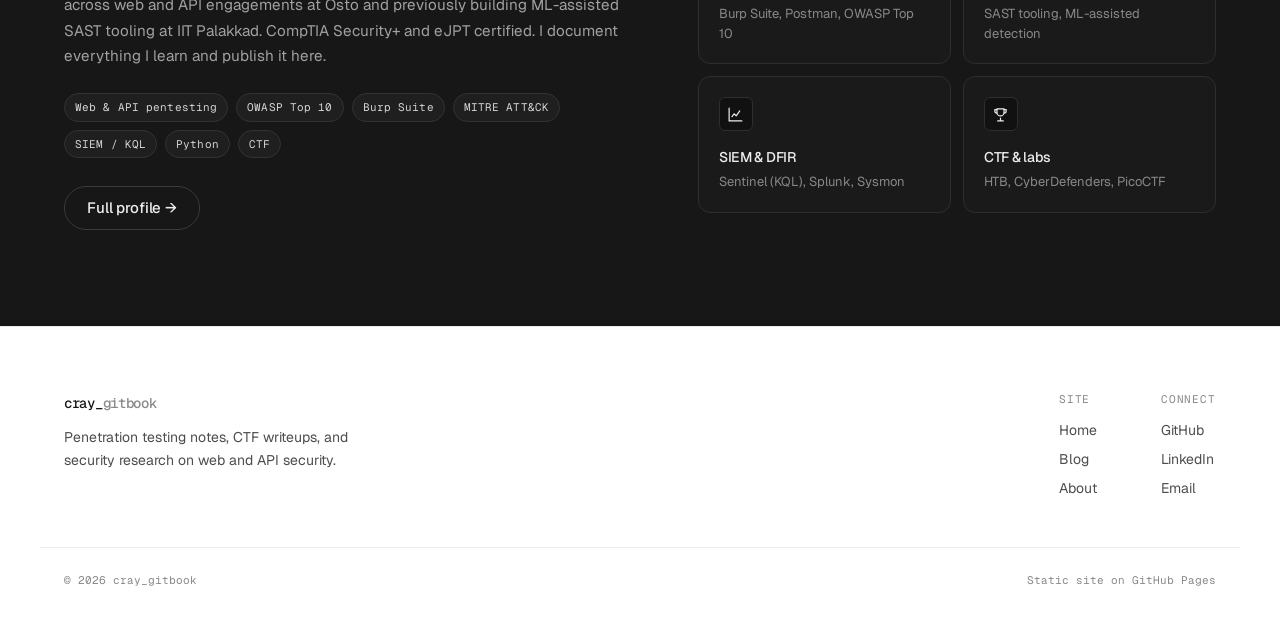
==== commit 4526f6ae: "Redesign UI with Vercel-inspired design system" ====
--- a/index.html
+++ b/index.html
@@ -6,7 +6,18 @@
   <meta name="viewport" content="width=device-width, initial-scale=1.0" />
   <title>cray_gitbook - Security Research & Notes</title>
   <meta name="description" content="Akshat Singh - VAPT, CTF writeups, and security research notes on web & API security." />
-  <link rel="stylesheet" href="css/style.css?v=5" />
+  <script>
+    (function () {
+      try {
+        var t = localStorage.getItem('cg-theme') ||
+          (window.matchMedia('(prefers-color-scheme: dark)').matches ? 'dark' : 'light');
+        document.documentElement.setAttribute('data-theme', t);
+      } catch (e) { }
+    })();
+  </script>
+  <link rel="preconnect" href="https://fonts.googleapis.com" />
+  <link rel="preconnect" href="https://fonts.gstatic.com" crossorigin />
+  <link rel="stylesheet" href="css/style.css?v=7" />
 </head>
 
 <body>
@@ -18,15 +29,15 @@
         <li><a href="index.html" class="active">Home</a></li>
         <li><a href="blog.html">Blog</a></li>
         <li><a href="about.html">About</a></li>
-        <li><a href="blog.html" class="nav-cta">Browse Posts →</a></li>
+        <li><a href="blog.html" class="nav-cta">Browse posts</a></li>
       </ul>
       <div style="display:flex; align-items:center; gap:0.5rem;">
         <button class="theme-toggle" id="themeToggle" aria-label="Toggle dark mode" title="Toggle dark mode">
-          <svg class="icon-moon" width="16" height="16" viewBox="0 0 24 24" fill="none" stroke="currentColor"
+          <svg class="icon-moon" width="15" height="15" viewBox="0 0 24 24" fill="none" stroke="currentColor"
             stroke-width="2" stroke-linecap="round" stroke-linejoin="round">
             <path d="M21 12.79A9 9 0 1 1 11.21 3 7 7 0 0 0 21 12.79z" />
           </svg>
-          <svg class="icon-sun" width="16" height="16" viewBox="0 0 24 24" fill="none" stroke="currentColor"
+          <svg class="icon-sun" width="15" height="15" viewBox="0 0 24 24" fill="none" stroke="currentColor"
             stroke-width="2" stroke-linecap="round" stroke-linejoin="round">
             <circle cx="12" cy="12" r="5" />
             <line x1="12" y1="1" x2="12" y2="3" />
@@ -48,78 +59,76 @@
 
   <!-- HERO -->
   <section class="hero">
+    <div class="hero-mesh" aria-hidden="true"></div>
     <div class="hero-inner">
-      <div>
-        <div class="hero-label">Personal Knowledge Base</div>
-        <h1 class="hero-title">
-          Security Research,<br />
-          <span class="accent">Written Down.</span>
-        </h1>
-        <p class="hero-desc">
-          A collection of penetration testing notes, CTF writeups, and security
-          research - covering web &amp; API security, OWASP Top 10, threat hunting,
-          and digital forensics. Written to learn, shared to help.
-        </p>
-        <div class="hero-actions">
-          <a href="blog.html" class="btn btn-primary">Browse the Blog</a>
-          <a href="about.html" class="btn btn-secondary">About Me</a>
-        </div>
-
-        <div class="hero-meta">
-          <div class="hero-meta-item">
-            <div class="hero-meta-num" id="statTotal">-</div>
-            <div class="hero-meta-label">Total Posts</div>
-          </div>
-          <div class="hero-meta-item">
-            <div class="hero-meta-num" id="statCtf">-</div>
-            <div class="hero-meta-label">CTF Writeups</div>
-          </div>
-          <div class="hero-meta-item">
-            <div class="hero-meta-num" id="statArt">-</div>
-            <div class="hero-meta-label">Articles</div>
-          </div>
+      <div class="hero-label">Personal knowledge base</div>
+      <h1 class="hero-title">
+        Security research,<br />
+        <span class="accent">written down.</span>
+      </h1>
+      <p class="hero-desc">
+        Penetration testing notes, CTF writeups, and security research. Covering
+        web and API security, OWASP Top 10, threat hunting, and digital forensics.
+        Written to learn, shared to help.
+      </p>
+      <div class="hero-actions">
+        <a href="blog.html" class="btn btn-primary">Browse the blog</a>
+        <a href="about.html" class="btn btn-secondary">About me</a>
+      </div>
+
+      <div class="hero-meta">
+        <div class="hero-meta-item">
+          <div class="hero-meta-num" id="statTotal">-</div>
+          <div class="hero-meta-label">Posts</div>
+        </div>
+        <div class="hero-meta-item">
+          <div class="hero-meta-num" id="statCtf">-</div>
+          <div class="hero-meta-label">CTF writeups</div>
+        </div>
+        <div class="hero-meta-item">
+          <div class="hero-meta-num" id="statArt">-</div>
+          <div class="hero-meta-label">Articles</div>
         </div>
       </div>
     </div>
   </section>
 
   <!-- RECENT POSTS -->
-  <section class="section">
+  <section class="section" style="background: var(--bg-base);">
     <div class="container">
-      <div style="margin-bottom: 2rem;">
-        <span class="section-eyebrow">Latest</span>
-        <h2 class="section-title">Recent Posts</h2>
-        <p class="section-sub">The latest writeups and articles.</p>
+      <div style="display:flex; align-items:flex-end; justify-content:space-between; gap:1.5rem; flex-wrap:wrap; margin-bottom:2rem;">
+        <div>
+          <span class="section-eyebrow">Latest</span>
+          <h2 class="section-title">Recent posts</h2>
+          <p class="section-sub">The latest writeups and articles.</p>
+        </div>
+        <a href="blog.html" class="btn btn-ghost">View all posts &rarr;</a>
       </div>
       <div class="posts-grid" id="featuredPosts">
-        <div class="skeleton" style="height:190px; border-radius:12px;"></div>
-        <div class="skeleton" style="height:190px; border-radius:12px;"></div>
-        <div class="skeleton" style="height:190px; border-radius:12px;"></div>
-      </div>
-      <div style="text-align:right; margin-top: 2rem;">
-        <a href="blog.html" class="btn btn-ghost">View all posts →</a>
+        <div class="skeleton" style="height:230px; border-radius:12px;"></div>
+        <div class="skeleton" style="height:230px; border-radius:12px;"></div>
+        <div class="skeleton" style="height:230px; border-radius:12px;"></div>
       </div>
     </div>
   </section>
 
   <!-- ABOUT SNAPSHOT -->
-  <section class="section"
-    style="background: var(--bg-surface); border-top: 1px solid var(--border); border-bottom: 1px solid var(--border);">
+  <section class="section band-dark">
     <div class="container">
       <div class="about-snapshot-grid">
         <div>
-          <span class="section-eyebrow">About Me</span>
-          <h2 class="section-title" style="text-align:left; margin-top:0.5rem;">
-            VAPT Intern &amp; Security Researcher
+          <span class="section-eyebrow">About me</span>
+          <h2 class="section-title" style="margin-top:0.5rem;">
+            VAPT intern and security researcher
           </h2>
-          <p style="color:var(--text-secondary); line-height:1.8; margin-bottom:1.35rem; font-size:0.95rem;">
+          <p style="line-height:1.7; margin-bottom:1.5rem; font-size:0.95rem;">
             B.Tech Cyber Security student at VIT Bhopal (CGPA 8.94), currently doing
-            VAPT across web &amp; API engagements at Osto and previously building
+            VAPT across web and API engagements at Osto and previously building
             ML-assisted SAST tooling at IIT Palakkad. CompTIA Security+ and eJPT
-            certified - I document everything I learn and publish it here.
+            certified. I document everything I learn and publish it here.
           </p>
           <div class="chips">
-            <span class="chip">Web &amp; API Pentesting</span>
+            <span class="chip">Web &amp; API pentesting</span>
             <span class="chip">OWASP Top 10</span>
             <span class="chip">Burp Suite</span>
             <span class="chip">MITRE ATT&amp;CK</span>
@@ -127,29 +136,53 @@
             <span class="chip">Python</span>
             <span class="chip">CTF</span>
           </div>
-          <div style="margin-top:1.5rem;">
-            <a href="about.html" class="btn btn-secondary">Full Profile →</a>
-          </div>
-        </div>
-        <div class="skills-grid" style="grid-template-columns: repeat(2, 1fr);">
-          <div class="skill-card">
-            <div class="skill-icon">🔒</div>
-            <div class="skill-name">Web &amp; API Pentesting</div>
+          <div style="margin-top:1.75rem;">
+            <a href="about.html" class="btn btn-secondary">Full profile &rarr;</a>
+          </div>
+        </div>
+        <div class="skills-grid" style="grid-template-columns: repeat(2, minmax(0, 1fr));">
+          <div class="skill-card">
+            <div class="skill-icon">
+              <svg viewBox="0 0 24 24" fill="none" stroke="currentColor" stroke-width="1.7"
+                stroke-linecap="round" stroke-linejoin="round">
+                <path d="M12 22s8-4 8-10V5l-8-3-8 3v7c0 6 8 10 8 10z" />
+              </svg>
+            </div>
+            <div class="skill-name">Web &amp; API pentesting</div>
             <div class="skill-desc">Burp Suite, Postman, OWASP Top 10</div>
           </div>
           <div class="skill-card">
-            <div class="skill-icon">🔬</div>
-            <div class="skill-name">Security Research</div>
+            <div class="skill-icon">
+              <svg viewBox="0 0 24 24" fill="none" stroke="currentColor" stroke-width="1.7"
+                stroke-linecap="round" stroke-linejoin="round">
+                <path d="M9 3h6M10 3v6.5L5 19a2 2 0 0 0 1.8 3h10.4A2 2 0 0 0 19 19l-5-9.5V3" />
+                <path d="M7.5 15h9" />
+              </svg>
+            </div>
+            <div class="skill-name">Security research</div>
             <div class="skill-desc">SAST tooling, ML-assisted detection</div>
           </div>
           <div class="skill-card">
-            <div class="skill-icon">📊</div>
+            <div class="skill-icon">
+              <svg viewBox="0 0 24 24" fill="none" stroke="currentColor" stroke-width="1.7"
+                stroke-linecap="round" stroke-linejoin="round">
+                <path d="M3 3v18h18" />
+                <path d="M7 15l3-4 3 3 5-7" />
+              </svg>
+            </div>
             <div class="skill-name">SIEM &amp; DFIR</div>
             <div class="skill-desc">Sentinel (KQL), Splunk, Sysmon</div>
           </div>
           <div class="skill-card">
-            <div class="skill-icon">🏆</div>
-            <div class="skill-name">CTF &amp; Labs</div>
+            <div class="skill-icon">
+              <svg viewBox="0 0 24 24" fill="none" stroke="currentColor" stroke-width="1.7"
+                stroke-linecap="round" stroke-linejoin="round">
+                <path d="M8 21h8M12 17v4" />
+                <path d="M7 4h10v5a5 5 0 0 1-10 0V4z" />
+                <path d="M17 5h3v2a3 3 0 0 1-3 3M7 5H4v2a3 3 0 0 0 3 3" />
+              </svg>
+            </div>
+            <div class="skill-name">CTF &amp; labs</div>
             <div class="skill-desc">HTB, CyberDefenders, PicoCTF</div>
           </div>
         </div>
@@ -160,15 +193,28 @@
   <!-- FOOTER -->
   <footer class="footer">
     <div class="footer-inner">
-      <span class="nav-logo" style="font-size:1rem;">cray_<span style="color:var(--accent)">gitbook</span></span>
-      <div class="footer-links">
-        <a href="https://github.com/cray4367" target="_blank" rel="noopener">GitHub</a>
-        <a href="https://www.linkedin.com/in/akshat-singh-1311ca/" target="_blank" rel="noopener">LinkedIn</a>
-        <a href="mailto:sghakshat11@gmail.com">Email</a>
-        <a href="blog.html">Blog</a>
-        <a href="about.html">About</a>
-      </div>
-      <div class="footer-copy">&copy; 2026 cray_gitbook</div>
+      <div class="footer-brand">
+        <a href="index.html" class="nav-logo">cray_<span>gitbook</span></a>
+        <p>Penetration testing notes, CTF writeups, and security research on web and API security.</p>
+      </div>
+      <div class="footer-cols">
+        <div class="footer-col">
+          <div class="footer-heading">Site</div>
+          <a href="index.html">Home</a>
+          <a href="blog.html">Blog</a>
+          <a href="about.html">About</a>
+        </div>
+        <div class="footer-col">
+          <div class="footer-heading">Connect</div>
+          <a href="https://github.com/cray4367" target="_blank" rel="noopener">GitHub</a>
+          <a href="https://www.linkedin.com/in/akshat-singh-1311ca/" target="_blank" rel="noopener">LinkedIn</a>
+          <a href="mailto:sghakshat11@gmail.com">Email</a>
+        </div>
+      </div>
+    </div>
+    <div class="footer-bottom">
+      <span>&copy; 2026 cray_gitbook</span>
+      <span>Static site on GitHub Pages</span>
     </div>
   </footer>
 
@@ -178,9 +224,6 @@
     const root = document.documentElement;
     const THEME_KEY = 'cg-theme';
     function applyTheme(t) { root.setAttribute('data-theme', t); localStorage.setItem(THEME_KEY, t); }
-    const saved = localStorage.getItem(THEME_KEY);
-    const prefersDark = window.matchMedia('(prefers-color-scheme: dark)').matches;
-    applyTheme(saved || (prefersDark ? 'dark' : 'light'));
     document.getElementById('themeToggle').addEventListener('click', () => {
       applyTheme(root.getAttribute('data-theme') === 'dark' ? 'light' : 'dark');
     });
--- a/css/style.css
+++ b/css/style.css
@@ -1,116 +1,125 @@
-/* ===========================================
-   CRAY GITBOOK — Professional Theme
-   Light + Dark Mode
-   =========================================== */
-
-@import url('https://fonts.googleapis.com/css2?family=Inter:wght@300;400;500;600;700&family=JetBrains+Mono:wght@400;500&family=Lora:wght@600;700&display=swap');
-
-/* -------------------------------------------
-   Design Tokens
-   ------------------------------------------- */
+/* ============================================================
+   cray_gitbook — design system
+   Based on the Vercel DESIGN.md language:
+   near-white canvas, ink black, hairline borders, mono labels,
+   and the mesh gradient as the only decorative colour.
+   ============================================================ */
+
+@import url('https://fonts.googleapis.com/css2?family=Geist:wght@400;500;600&family=Geist+Mono:wght@400;500&display=swap');
+
+/* ------------------------------------------------------------
+   Tokens — light
+   ------------------------------------------------------------ */
 :root {
-  /* Backgrounds */
-  --bg-base: #ffffff;
-  --bg-surface: #f8fafc;
-  --bg-elevated: #eef2f7;
+  /* Surfaces */
+  --bg-base: #fafafa;
+  --bg-surface: #f5f5f5;
+  --bg-elevated: #ebebeb;
   --bg-card: #ffffff;
-  --bg-hover: #f4f6fb;
-
-  /* Accent — cyber teal (distinct from medical blue) */
-  --accent: #0e7490;
-  --accent-hover: #155e75;
-  --accent-2: #4f46e5;
-  --accent-3: #0f766e;
-  --gradient: linear-gradient(135deg, #06b6d4 0%, #3b82f6 55%, #8b5cf6 100%);
-  --gradient-soft: linear-gradient(135deg, rgba(6,182,212,0.12), rgba(139,92,246,0.12));
-  --accent-muted: rgba(6, 182, 212, 0.08);
-  --accent-border: rgba(6, 182, 212, 0.28);
-  --glow: 0 4px 24px rgba(6, 182, 212, 0.25);
-
-  /* Status */
+  --bg-hover: #f5f5f5;
+
+  /* Ink */
+  --text-primary: #171717;
+  --text-secondary: #4d4d4d;
+  --text-muted: #888888;
+  --text-inverse: #ffffff;
+
+  /* Action */
+  --accent: #171717;
+  --accent-hover: #000000;
+  --accent-2: #0070f3;
+  --accent-3: #7928ca;
+  --accent-muted: #f5f5f5;
+  --accent-border: #ebebeb;
+  --gradient: linear-gradient(90deg, #007cf0, #00dfd8, #7928ca, #ff0080, #f9cb28);
+  --gradient-soft: linear-gradient(135deg, rgba(0, 124, 240, 0.08), rgba(255, 0, 128, 0.08));
+  --glow: none;
+
+  /* Semantics */
   --green: #16a34a;
-  --amber: #d97706;
-  --red: #dc2626;
-  --violet: #7c3aed;
-
-  /* Text */
-  --text-primary: #0f172a;
-  --text-secondary: #475569;
-  --text-muted: #94a3b8;
-  --text-inverse: #ffffff;
-
-  /* Borders */
-  --border: #e2e8f0;
-  --border-strong: #cbd5e1;
-  --border-accent: rgba(6, 182, 212, 0.35);
-
-  /* Typography */
-  --font-body: 'Inter', system-ui, -apple-system, sans-serif;
-  --font-serif: 'Lora', Georgia, serif;
-  --font-mono: 'JetBrains Mono', 'Fira Code', monospace;
+  --amber: #b45309;
+  --red: #ee0000;
+  --violet: #7928ca;
+  --link: #0070f3;
+  --link-hover: #0761d1;
+  --selection-bg: #171717;
+  --selection-fg: #f2f2f2;
+
+  /* Lines */
+  --border: #ebebeb;
+  --border-strong: #d4d4d4;
+  --border-accent: #d4d4d4;
+
+  /* Type */
+  --font-body: 'Geist', 'Inter', system-ui, -apple-system, 'Segoe UI', sans-serif;
+  --font-serif: 'Geist', 'Inter', system-ui, sans-serif;
+  --font-mono: 'Geist Mono', ui-monospace, SFMono-Regular, Menlo, Monaco, monospace;
 
   /* Layout */
-  --nav-h: 60px;
-  --max-w: 1140px;
-
-  /* Transitions */
-  --t: all 0.16s ease;
-
-  /* Shadows */
-  --shadow-sm: 0 1px 2px rgba(15, 23, 42, 0.05);
-  --shadow-md: 0 4px 12px rgba(15, 23, 42, 0.08);
-  --shadow-lg: 0 10px 30px rgba(15, 23, 42, 0.12);
-  --radius: 10px;
-}
-
-/* -------------------------------------------
-   Dark Mode Tokens
-   ------------------------------------------- */
+  --nav-h: 64px;
+  --max-w: 1200px;
+  --radius: 8px;
+  --radius-lg: 12px;
+  --radius-xl: 16px;
+  --pill: 100px;
+
+  /* Motion */
+  --t: all 0.18s cubic-bezier(0.4, 0, 0.2, 1);
+
+  /* Elevation — stacked small offsets + inset hairline */
+  --shadow-sm: 0 0 0 1px rgba(0, 0, 0, 0.04) inset, 0 1px 1px rgba(0, 0, 0, 0.03);
+  --shadow-md: 0 0 0 1px rgba(0, 0, 0, 0.04) inset, 0 1px 1px rgba(0, 0, 0, 0.02), 0 2px 2px rgba(0, 0, 0, 0.04);
+  --shadow-lg: 0 0 0 1px rgba(0, 0, 0, 0.04) inset, 0 2px 2px rgba(0, 0, 0, 0.04), 0 8px 16px -4px rgba(0, 0, 0, 0.04);
+  --shadow-xl: 0 0 0 1px rgba(0, 0, 0, 0.04) inset, 0 1px 1px rgba(0, 0, 0, 0.02), 0 8px 16px -4px rgba(0, 0, 0, 0.04), 0 24px 32px -8px rgba(0, 0, 0, 0.06);
+}
+
+/* ------------------------------------------------------------
+   Tokens — dark
+   ------------------------------------------------------------ */
 [data-theme="dark"] {
-  /* Backgrounds — midnight teal-black like reference, but teal not blue */
-  --bg-base: #030d12;
-  --bg-surface: #071a22;
-  --bg-elevated: #0c2833;
-  --bg-card: #071d26;
-  --bg-hover: #0c2a37;
-
-  /* Accent — glowing cyber teal + violet secondary */
-  --accent: #22d3ee;
-  --accent-hover: #67e8f9;
-  --accent-2: #a78bfa;
-  --accent-3: #2dd4bf;
-  --gradient: linear-gradient(135deg, #2dd4bf 0%, #22d3ee 45%, #818cf8 100%);
-  --gradient-soft: linear-gradient(135deg, rgba(45,212,191,0.14), rgba(129,140,248,0.14));
-  --accent-muted: rgba(34, 211, 238, 0.1);
-  --accent-border: rgba(34, 211, 238, 0.3);
-  --glow: 0 0 24px rgba(34, 211, 238, 0.35), 0 8px 40px rgba(34, 211, 238, 0.15);
-
-  /* Status */
+  --bg-base: #000000;
+  --bg-surface: #0a0a0a;
+  --bg-elevated: #111111;
+  --bg-card: #0a0a0a;
+  --bg-hover: #141414;
+
+  --text-primary: #ededed;
+  --text-secondary: #a1a1a1;
+  --text-muted: #6f6f6f;
+  --text-inverse: #000000;
+
+  --accent: #ededed;
+  --accent-hover: #ffffff;
+  --accent-2: #3291ff;
+  --accent-3: #a855f7;
+  --accent-muted: #141414;
+  --accent-border: #262626;
+  --gradient: linear-gradient(90deg, #007cf0, #00dfd8, #7928ca, #ff0080, #f9cb28);
+  --gradient-soft: linear-gradient(135deg, rgba(0, 124, 240, 0.12), rgba(255, 0, 128, 0.12));
+  --glow: none;
+
   --green: #4ade80;
-  --amber: #fbbf24;
-  --red: #f87171;
-  --violet: #a78bfa;
-
-  /* Text — icy white + muted teal-gray like reference */
-  --text-primary: #eafcff;
-  --text-secondary: #93b4bc;
-  --text-muted: #5d7f88;
-  --text-inverse: #030d12;
-
-  /* Borders — teal-tinted */
-  --border: #13343f;
-  --border-strong: #1e4e5c;
-  --border-accent: rgba(34, 211, 238, 0.35);
-
-  /* Shadows (darker for dark bg) */
-  --shadow-sm: 0 1px 3px rgba(1, 4, 9, 0.4);
-  --shadow-md: 0 4px 12px rgba(1, 4, 9, 0.5);
-  --shadow-lg: 0 8px 28px rgba(1, 4, 9, 0.7);
-}
-
-/* -------------------------------------------
+  --amber: #f5a623;
+  --red: #ff4d4d;
+  --violet: #a855f7;
+  --link: #3291ff;
+  --link-hover: #66b1ff;
+  --selection-bg: #ededed;
+  --selection-fg: #000000;
+
+  --border: #262626;
+  --border-strong: #3a3a3a;
+  --border-accent: #3a3a3a;
+
+  --shadow-sm: 0 0 0 1px rgba(255, 255, 255, 0.04) inset, 0 1px 1px rgba(0, 0, 0, 0.4);
+  --shadow-md: 0 0 0 1px rgba(255, 255, 255, 0.04) inset, 0 2px 2px rgba(0, 0, 0, 0.4), 0 4px 8px -2px rgba(0, 0, 0, 0.5);
+  --shadow-lg: 0 0 0 1px rgba(255, 255, 255, 0.05) inset, 0 2px 2px rgba(0, 0, 0, 0.4), 0 8px 16px -4px rgba(0, 0, 0, 0.5);
+  --shadow-xl: 0 0 0 1px rgba(255, 255, 255, 0.05) inset, 0 8px 16px -4px rgba(0, 0, 0, 0.5), 0 24px 32px -8px rgba(0, 0, 0, 0.6);
+}
+
+/* ------------------------------------------------------------
    Reset
-   ------------------------------------------- */
+   ------------------------------------------------------------ */
 *,
 *::before,
 *::after {
@@ -129,9 +138,13 @@
   background: var(--bg-base);
   color: var(--text-primary);
   font-family: var(--font-body);
-  line-height: 1.65;
+  font-size: 16px;
+  line-height: 1.5;
   -webkit-font-smoothing: antialiased;
+  -moz-osx-font-smoothing: grayscale;
   min-height: 100vh;
+  display: flex;
+  flex-direction: column;
   overflow-x: hidden;
   max-width: 100vw;
 }
@@ -143,155 +156,131 @@
 
 img {
   max-width: 100%;
-  height: auto;
   display: block;
 }
 
 button {
+  font-family: inherit;
   cursor: pointer;
   background: none;
   border: none;
-  font-family: inherit;
-}
-
-/* Scrollbar */
-::-webkit-scrollbar {
-  width: 5px;
-}
-
-::-webkit-scrollbar-track {
-  background: var(--bg-surface);
-}
-
-::-webkit-scrollbar-thumb {
-  background: var(--border-strong);
-  border-radius: 99px;
-}
-
-::-webkit-scrollbar-thumb:hover {
-  background: var(--accent);
-}
-
-/* -------------------------------------------
+  color: inherit;
+}
+
+::selection {
+  background: var(--selection-bg);
+  color: var(--selection-fg);
+}
+
+:focus-visible {
+  outline: 2px solid var(--text-primary);
+  outline-offset: 2px;
+}
+
+/* ------------------------------------------------------------
    Navigation
-   ------------------------------------------- */
+   ------------------------------------------------------------ */
 .nav {
   position: fixed;
-  inset: 0 0 auto 0;
+  top: 0;
+  left: 0;
+  right: 0;
   height: var(--nav-h);
   z-index: 100;
-  background: transparent;
-  border-bottom: none;
-  padding-top: 12px;
-  transition: background 0.2s ease, border-color 0.2s ease;
+  background: color-mix(in srgb, var(--bg-card) 82%, transparent);
+  -webkit-backdrop-filter: saturate(180%) blur(14px);
+  backdrop-filter: saturate(180%) blur(14px);
+  border-bottom: 1px solid var(--border);
 }
 
 .nav-inner {
   max-width: var(--max-w);
   margin: 0 auto;
-  padding: 0 1.25rem 0 1.5rem;
-  height: calc(var(--nav-h) - 12px);
+  height: 100%;
+  padding: 0 24px;
   display: flex;
   align-items: center;
   justify-content: space-between;
-  background: rgba(255, 255, 255, 0.8);
-  backdrop-filter: blur(16px);
-  -webkit-backdrop-filter: blur(16px);
-  border: 1px solid var(--border);
-  border-radius: 999px;
-  box-shadow: var(--shadow-sm);
-}
-
-[data-theme="dark"] .nav-inner {
-  background: rgba(7, 26, 34, 0.72);
-  border-color: rgba(34, 211, 238, 0.14);
-  box-shadow: 0 8px 32px rgba(0, 0, 0, 0.45), inset 0 1px 0 rgba(255,255,255,0.04);
-}
-
-[data-theme="dark"] .nav {
-  background: transparent;
+  gap: 24px;
 }
 
 .nav-logo {
-  font-family: var(--font-serif);
-  font-size: 1.1rem;
-  font-weight: 700;
-  color: var(--text-primary);
-  letter-spacing: -0.01em;
+  font-family: var(--font-mono);
+  font-size: 14px;
+  font-weight: 500;
+  letter-spacing: -0.02em;
+  color: var(--text-primary);
+  white-space: nowrap;
 }
 
 .nav-logo span {
-  color: var(--accent);
+  color: var(--text-muted);
 }
 
 .nav-links {
   display: flex;
   align-items: center;
-  gap: 0.1rem;
+  gap: 2px;
   list-style: none;
+  margin-left: auto;
 }
 
 .nav-links a {
   display: block;
-  padding: 0.4rem 0.85rem;
-  font-size: 0.875rem;
+  padding: 7px 12px;
+  font-size: 14px;
+  font-weight: 400;
+  letter-spacing: -0.28px;
+  color: var(--text-secondary);
+  border-radius: var(--pill);
+  transition: var(--t);
+}
+
+.nav-links a:hover {
+  color: var(--text-primary);
+  background: var(--bg-surface);
+}
+
+.nav-links a.active {
+  color: var(--text-primary);
   font-weight: 500;
-  color: var(--text-secondary);
+  background: var(--bg-surface);
+}
+
+.nav-cta {
+  margin-left: 8px;
+  background: var(--text-primary) !important;
+  color: var(--text-inverse) !important;
+  font-weight: 500 !important;
+  font-size: 13px !important;
+  padding: 7px 12px !important;
+  border-radius: 6px !important;
+  line-height: 1.2;
+}
+
+.nav-cta:hover {
+  background: var(--text-primary) !important;
+  opacity: 0.86;
+}
+
+.theme-toggle {
+  display: flex;
+  align-items: center;
+  justify-content: center;
+  width: 32px;
+  height: 32px;
   border-radius: 6px;
-  transition: var(--t);
-}
-
-.nav-links a:hover {
-  color: var(--text-primary);
-  background: var(--bg-elevated);
-}
-
-.nav-links a.active {
-  color: var(--text-primary);
-  font-weight: 600;
-  background: var(--accent-muted);
-  box-shadow: inset 0 0 0 1px var(--accent-border);
-}
-
-.nav-cta {
-  background: var(--gradient) !important;
-  color: #03141a !important;
-  border-radius: 999px;
-  font-size: 0.82rem !important;
-  font-weight: 700 !important;
-  padding: 0.45rem 1.15rem !important;
-  box-shadow: var(--glow);
-}
-
-[data-theme="dark"] .nav-cta {
-  color: #03141a !important;
-}
-
-.nav-cta:hover {
-  filter: brightness(1.08);
-  transform: translateY(-1px);
-}
-
-/* Dark Mode Toggle Button */
-.theme-toggle {
-  display: flex;
-  align-items: center;
-  justify-content: center;
-  width: 34px;
-  height: 34px;
-  border-radius: 8px;
   border: 1px solid var(--border);
+  background: var(--bg-card);
+  color: var(--text-secondary);
+  transition: var(--t);
+  flex-shrink: 0;
+}
+
+.theme-toggle:hover {
+  color: var(--text-primary);
+  border-color: var(--border-strong);
   background: var(--bg-surface);
-  color: var(--text-secondary);
-  cursor: pointer;
-  transition: var(--t);
-  flex-shrink: 0;
-}
-
-.theme-toggle:hover {
-  color: var(--accent);
-  border-color: var(--accent-border);
-  background: var(--accent-muted);
 }
 
 .theme-toggle .icon-moon {
@@ -316,563 +305,516 @@
   justify-content: center;
   align-items: center;
   gap: 5px;
-  /* Minimum 44x44px touch target for accessibility */
-  min-width: 44px;
-  min-height: 44px;
-  padding: 0;
-  border-radius: 8px;
+  min-width: 40px;
+  min-height: 40px;
+  border-radius: 6px;
   transition: var(--t);
 }
 
 .nav-toggle:hover {
-  background: var(--bg-elevated);
+  background: var(--bg-surface);
 }
 
 .nav-toggle span {
   display: block;
-  width: 22px;
-  height: 2px;
+  width: 18px;
+  height: 1.5px;
   background: var(--text-primary);
   border-radius: 2px;
   transition: var(--t);
 }
 
-/* -------------------------------------------
+/* ------------------------------------------------------------
    Layout
-   ------------------------------------------- */
+   ------------------------------------------------------------ */
 .container {
   max-width: var(--max-w);
   margin: 0 auto;
-  padding: 0 1.5rem;
+  padding: 0 24px;
 }
 
 .page-wrapper {
   padding-top: var(--nav-h);
+  flex: 1;
 }
 
 .section {
-  padding: 4.5rem 0;
+  padding: 96px 0;
 }
 
 .section-sm {
-  padding: 2.5rem 0;
+  padding: 48px 0;
 }
 
 .section-eyebrow {
-  display: inline-block;
-  font-size: 0.7rem;
-  font-weight: 700;
-  letter-spacing: 0.12em;
+  display: block;
+  font-family: var(--font-mono);
+  font-size: 11px;
+  font-weight: 400;
+  letter-spacing: 0.1em;
   text-transform: uppercase;
-  color: var(--accent);
-  margin-bottom: 0.65rem;
-}
-
-.section-eyebrow::before {
-  content: none;
+  color: var(--text-muted);
+  margin-bottom: 12px;
 }
 
 .section-title {
-  font-family: var(--font-serif);
-  font-size: clamp(1.55rem, 3vw, 2.15rem);
-  font-weight: 700;
-  color: var(--text-primary);
-  letter-spacing: -0.02em;
-  line-height: 1.25;
-  margin-bottom: 0.6rem;
+  font-size: clamp(1.75rem, 3vw, 2rem);
+  font-weight: 600;
+  color: var(--text-primary);
+  letter-spacing: -0.035em;
+  line-height: 1.15;
+  margin-bottom: 10px;
 }
 
 .section-sub {
-  font-size: 0.95rem;
-  color: var(--text-secondary);
-}
-
-/* -------------------------------------------
+  font-size: 16px;
+  color: var(--text-secondary);
+  letter-spacing: -0.01em;
+  max-width: 620px;
+}
+
+.section-header-row {
+  display: flex;
+  align-items: flex-end;
+  justify-content: space-between;
+  gap: 24px;
+  flex-wrap: wrap;
+  margin-bottom: 32px;
+}
+
+.page-head {
+  padding: 80px 0 32px;
+}
+
+.page-head-title {
+  font-size: clamp(2.25rem, 4.5vw, 3rem);
+  font-weight: 600;
+  letter-spacing: -0.045em;
+  line-height: 1.05;
+  color: var(--text-primary);
+  margin-bottom: 12px;
+}
+
+.page-head-sub {
+  font-size: 16px;
+  color: var(--text-secondary);
+  letter-spacing: -0.01em;
+  max-width: 560px;
+}
+
+.post-count {
+  font-family: var(--font-mono);
+  font-size: 11px;
+  letter-spacing: 0.08em;
+  text-transform: uppercase;
+  color: var(--text-muted);
+  margin-bottom: 16px;
+}
+
+/* ------------------------------------------------------------
    Hero
-   ------------------------------------------- */
+   ------------------------------------------------------------ */
 .hero {
-  padding: calc(var(--nav-h) + 4rem) 0 4.5rem;
-  background: var(--bg-base);
-  border-bottom: 1px solid var(--border);
   position: relative;
   overflow: hidden;
-}
-
-/* Faint architectural grid + ambient glow — deep-space like reference */
-.hero::before {
-  content: '';
+  padding: 152px 0 88px;
+  text-align: center;
+  background: var(--bg-card);
+  border-bottom: 1px solid var(--border);
+}
+
+.hero-mesh {
   position: absolute;
-  inset: 0;
-  background-image:
-    linear-gradient(var(--border) 1px, transparent 1px),
-    linear-gradient(90deg, var(--border) 1px, transparent 1px);
-  background-size: 56px 56px;
-  opacity: 0.28;
-  pointer-events: none;
-  mask-image: radial-gradient(70% 80% at 50% 20%, black 20%, transparent 100%);
-}
-
-/* Ambient teal/violet orbs (the glow from the reference, shifted to teal) */
-.hero::after {
-  content: '';
-  position: absolute;
-  inset: 0;
+  top: -360px;
+  left: 50%;
+  transform: translateX(-50%);
+  width: 1500px;
+  height: 900px;
   pointer-events: none;
   background:
-    radial-gradient(ellipse 42% 38% at 12% 45%, rgba(34, 211, 238, 0.14) 0%, transparent 70%),
-    radial-gradient(ellipse 42% 38% at 88% 55%, rgba(129, 140, 248, 0.13) 0%, transparent 70%),
-    radial-gradient(ellipse 30% 24% at 50% 0%, rgba(45, 212, 191, 0.08) 0%, transparent 70%);
-}
-
-[data-theme="dark"] .hero::before {
-  opacity: 0.14;
+    radial-gradient(30% 38% at 18% 45%, rgba(0, 124, 240, 0.72), transparent 70%),
+    radial-gradient(26% 34% at 38% 28%, rgba(0, 223, 216, 0.62), transparent 70%),
+    radial-gradient(28% 38% at 58% 40%, rgba(121, 40, 202, 0.62), transparent 70%),
+    radial-gradient(24% 32% at 76% 26%, rgba(255, 0, 128, 0.48), transparent 70%),
+    radial-gradient(24% 32% at 88% 50%, rgba(249, 203, 40, 0.4), transparent 70%);
+  filter: blur(70px) saturate(1.1);
+  opacity: 0.62;
+  -webkit-mask-image: linear-gradient(to bottom, #000 0%, rgba(0, 0, 0, 0.6) 55%, transparent 92%);
+  mask-image: linear-gradient(to bottom, #000 0%, rgba(0, 0, 0, 0.6) 55%, transparent 92%);
+}
+
+[data-theme="dark"] .hero-mesh {
+  opacity: 0.3;
+  filter: blur(80px) saturate(1.15);
+  background:
+    radial-gradient(30% 38% at 18% 45%, rgba(0, 124, 240, 0.85), transparent 70%),
+    radial-gradient(26% 34% at 38% 28%, rgba(0, 223, 216, 0.5), transparent 70%),
+    radial-gradient(28% 38% at 58% 40%, rgba(121, 40, 202, 0.7), transparent 70%),
+    radial-gradient(24% 32% at 78% 30%, rgba(255, 0, 128, 0.55), transparent 70%);
 }
 
 .hero-inner {
-  max-width: var(--max-w);
+  position: relative;
+  z-index: 1;
+  max-width: 840px;
   margin: 0 auto;
-  padding: 0 1.5rem;
-  display: grid;
-  grid-template-columns: 1fr;
-  gap: 3rem;
-  align-items: center;
-  position: relative;
+  padding: 0 24px;
+  display: flex;
+  flex-direction: column;
+  align-items: center;
 }
 
 .hero-label {
   display: inline-flex;
   align-items: center;
-  gap: 0.6rem;
-  font-size: 0.72rem;
-  font-weight: 600;
+  gap: 8px;
+  font-family: var(--font-mono);
+  font-size: 11px;
   letter-spacing: 0.08em;
   text-transform: uppercase;
   color: var(--text-secondary);
-  margin-bottom: 1.1rem;
-  padding: 0.35rem 0.9rem 0.35rem 0.7rem;
-  border: 1px solid var(--accent-border);
-  border-radius: 999px;
-  background: var(--accent-muted);
+  background: color-mix(in srgb, var(--bg-card) 70%, transparent);
+  border: 1px solid var(--border);
+  border-radius: var(--pill);
+  padding: 5px 12px;
+  margin-bottom: 28px;
+  -webkit-backdrop-filter: blur(8px);
   backdrop-filter: blur(8px);
 }
 
 .hero-label::before {
   content: '';
-  width: 8px;
-  height: 8px;
-  border-radius: 50%;
-  background: var(--gradient);
-  box-shadow: var(--glow);
-}
-
-.hero-title {
-  font-family: var(--font-serif);
-  font-size: clamp(2.2rem, 5vw, 3.6rem);
-  font-weight: 700;
-  line-height: 1.15;
-  letter-spacing: -0.03em;
-  color: var(--text-primary);
-  margin-bottom: 1.25rem;
-}
-
-.hero-title .accent {
-  color: var(--accent);
-}
-
-.hero-desc {
-  font-size: 1.05rem;
-  color: var(--text-secondary);
-  max-width: 480px;
-  line-height: 1.75;
-  margin-bottom: 2rem;
-}
-
-.hero-actions {
-  display: flex;
-  gap: 0.75rem;
-  flex-wrap: wrap;
-}
-
-.hero-meta {
-  display: flex;
-  gap: 2.25rem;
-  margin-top: 2.75rem;
-  padding-top: 1.75rem;
-  border-top: 1px solid var(--border);
-  flex-wrap: wrap;
-}
-
-.hero-meta-item {
-  min-width: 0;
-  padding: 0;
-  background: none;
-  border: none;
-  box-shadow: none;
-}
-
-.hero-meta-item::before {
-  content: none;
-}
-
-.hero-meta-item:hover {
-  transform: none;
-  box-shadow: none;
-  border-color: transparent;
-}
-
-.hero-meta-num {
-  font-family: var(--font-serif);
-  font-size: 1.75rem;
-  font-weight: 700;
-  color: var(--text-primary);
-  line-height: 1;
-}
-
-.hero-meta-label {
-  font-size: 0.78rem;
-  color: var(--text-muted);
-  margin-top: 0.25rem;
-  font-weight: 500;
-}
-
-.hero-card {
-  width: 300px;
-  background: var(--bg-card);
-  border: 1px solid var(--accent-border);
-  border-radius: 16px;
-  flex-shrink: 0;
-  box-shadow: var(--shadow-md), var(--glow);
-  overflow: hidden;
-  text-align: left;
-  animation: none;
-}
-
-.hero-card-top {
-  padding: 1.25rem 1.35rem 1.1rem;
-  border-bottom: 1px solid var(--border);
-}
-
-.hero-card-name {
-  font-family: var(--font-serif);
-  font-size: 1.05rem;
-  font-weight: 700;
-  color: var(--text-primary);
-}
-
-.hero-card-role {
-  font-size: 0.8rem;
-  color: var(--accent);
-  font-weight: 600;
-  margin-top: 0.15rem;
-}
-
-.hero-card-list {
-  padding: 1rem 1.35rem 1.25rem;
-  display: flex;
-  flex-direction: column;
-  gap: 0.55rem;
-  font-size: 0.82rem;
-  color: var(--text-secondary);
-}
-
-.hero-card-list div {
-  display: flex;
-  justify-content: space-between;
-  gap: 1rem;
-}
-
-.hero-card-list dt, .hero-card-list span:first-child {
-  color: var(--text-muted);
-}
-
-.hero-card-status {
-  display: inline-flex;
-  align-items: center;
-  gap: 0.4rem;
-  font-size: 0.75rem;
-  font-weight: 600;
-  color: var(--green);
-}
-
-.hero-card-status::before {
-  content: '';
-  width: 7px;
-  height: 7px;
+  width: 5px;
+  height: 5px;
   border-radius: 50%;
   background: var(--green);
-}
-
-/* -------------------------------------------
+  box-shadow: 0 0 0 3px color-mix(in srgb, var(--green) 16%, transparent);
+}
+
+.hero-title {
+  font-size: clamp(2.65rem, 6.2vw, 4.25rem);
+  font-weight: 600;
+  line-height: 1.02;
+  letter-spacing: -0.05em;
+  color: var(--text-primary);
+  margin-bottom: 24px;
+  text-wrap: balance;
+}
+
+.hero-title .accent {
+  color: var(--text-primary);
+}
+
+.hero-desc {
+  font-size: 18px;
+  line-height: 1.65;
+  letter-spacing: -0.01em;
+  color: var(--text-secondary);
+  max-width: 600px;
+  margin: 0 auto 32px;
+}
+
+.hero-actions {
+  display: flex;
+  align-items: center;
+  justify-content: center;
+  gap: 12px;
+  flex-wrap: wrap;
+}
+
+.hero-meta {
+  display: flex;
+  align-items: stretch;
+  justify-content: center;
+  margin-top: 64px;
+  padding-top: 32px;
+  border-top: 1px solid var(--border);
+  width: 100%;
+  max-width: 520px;
+}
+
+.hero-meta-item {
+  flex: 1;
+  padding: 0 24px;
+  text-align: center;
+  border-left: 1px solid var(--border);
+}
+
+.hero-meta-item:first-child {
+  border-left: none;
+}
+
+.hero-meta-num {
+  font-family: var(--font-mono);
+  font-size: 24px;
+  font-weight: 500;
+  line-height: 1.2;
+  color: var(--text-primary);
+  letter-spacing: -0.04em;
+}
+
+.hero-meta-label {
+  font-family: var(--font-mono);
+  font-size: 11px;
+  letter-spacing: 0.06em;
+  text-transform: uppercase;
+  color: var(--text-muted);
+  margin-top: 6px;
+}
+
+/* ------------------------------------------------------------
    Buttons
-   ------------------------------------------- */
+   ------------------------------------------------------------ */
 .btn {
   display: inline-flex;
   align-items: center;
-  gap: 0.4rem;
-  padding: 0.65rem 1.4rem;
-  border-radius: 999px;
-  font-size: 0.875rem;
-  font-weight: 600;
+  justify-content: center;
+  gap: 8px;
+  height: 44px;
+  padding: 0 22px;
+  font-size: 15px;
+  font-weight: 500;
+  letter-spacing: -0.01em;
+  border-radius: var(--pill);
+  border: 1px solid transparent;
   transition: var(--t);
   white-space: nowrap;
 }
 
 .btn-primary {
-  background: var(--gradient);
-  color: #03141a;
-  box-shadow: var(--glow);
-  border: 1px solid transparent;
-}
-
-[data-theme="dark"] .btn-primary {
-  color: #03141a;
-}
-
-.btn-primary::after {
-  content: none;
+  background: var(--text-primary);
+  color: var(--text-inverse);
+  border-color: var(--text-primary);
 }
 
 .btn-primary:hover {
-  filter: brightness(1.08);
+  opacity: 0.86;
   transform: translateY(-1px);
-  box-shadow: var(--glow), var(--shadow-md);
-}
-
-.btn-primary:hover::after {
-  transform: none;
 }
 
 .btn-secondary {
+  background: var(--bg-card);
+  color: var(--text-primary);
+  border-color: var(--border);
+  box-shadow: var(--shadow-sm);
+}
+
+.btn-secondary:hover {
   background: var(--bg-surface);
-  color: var(--text-primary);
-  border: 1px solid var(--border-strong);
-}
-
-.btn-secondary:hover {
-  background: var(--bg-elevated);
-  border-color: var(--accent-border);
+  border-color: var(--border-strong);
 }
 
 .btn-ghost {
-  background: transparent;
-  color: var(--text-secondary);
-  border: 1px solid var(--border);
+  height: auto;
+  padding: 0;
+  border: none;
+  border-radius: 0;
+  background: none;
+  color: var(--text-primary);
+  font-size: 14px;
+  font-weight: 500;
 }
 
 .btn-ghost:hover {
-  color: var(--text-primary);
-  border-color: var(--border-strong);
-  background: var(--bg-surface);
-}
-
-/* -------------------------------------------
-   Post Cards
-   ------------------------------------------- */
+  color: var(--link);
+}
+
+/* ------------------------------------------------------------
+   Post grid & cards
+   ------------------------------------------------------------ */
 .posts-grid {
   display: grid;
-  grid-template-columns: repeat(auto-fill, minmax(310px, 1fr));
-  gap: 1.25rem;
+  grid-template-columns: repeat(3, minmax(0, 1fr));
+  gap: 16px;
 }
 
 .post-card {
+  display: flex;
+  flex-direction: column;
+  background: var(--bg-card);
+  border: 1px solid var(--border);
+  border-radius: var(--radius-lg);
+  padding: 24px;
+  cursor: pointer;
+  box-shadow: var(--shadow-sm);
+  transition: var(--t);
+}
+
+.post-card:hover {
+  border-color: var(--border-strong);
+  box-shadow: var(--shadow-md);
+  transform: translateY(-2px);
+}
+
+.post-card-meta {
+  display: flex;
+  align-items: center;
+  justify-content: space-between;
+  gap: 12px;
+  margin-bottom: 18px;
+}
+
+.post-card-date {
+  font-family: var(--font-mono);
+  font-size: 11px;
+  color: var(--text-muted);
+  white-space: nowrap;
+}
+
+.post-card-title {
+  font-size: 19px;
+  font-weight: 600;
+  line-height: 1.32;
+  letter-spacing: -0.03em;
+  color: var(--text-primary);
+  margin-bottom: 8px;
+}
+
+.post-card-desc {
+  font-size: 14px;
+  line-height: 1.62;
+  color: var(--text-secondary);
+  display: -webkit-box;
+  -webkit-line-clamp: 3;
+  -webkit-box-orient: vertical;
+  overflow: hidden;
+}
+
+.post-card-tags {
+  display: flex;
+  flex-wrap: wrap;
+  gap: 4px 10px;
+  margin-top: 18px;
+}
+
+.post-card-footer {
+  margin-top: auto;
+  padding-top: 22px;
+}
+
+.read-link {
+  font-family: var(--font-mono);
+  font-size: 12px;
+  font-weight: 500;
+  color: var(--text-primary);
+  display: inline-flex;
+  align-items: center;
+  gap: 4px;
+  transition: var(--t);
+}
+
+.post-card:hover .read-link {
+  gap: 8px;
+  color: var(--link);
+}
+
+/* Badges & tags */
+.badge {
+  display: inline-flex;
+  align-items: center;
+  font-family: var(--font-mono);
+  font-size: 10px;
+  font-weight: 500;
+  letter-spacing: 0.06em;
+  text-transform: uppercase;
+  padding: 3px 8px;
+  border-radius: var(--pill);
+  border: 1px solid transparent;
+  white-space: nowrap;
+}
+
+.badge-article {
+  background: var(--bg-surface);
+  color: var(--text-secondary);
+  border-color: var(--border);
+}
+
+.badge-ctf {
+  background: var(--text-primary);
+  color: var(--text-inverse);
+}
+
+.tag {
+  font-family: var(--font-mono);
+  font-size: 11px;
+  color: var(--text-muted);
+  transition: var(--t);
+}
+
+.tag:hover {
+  color: var(--text-primary);
+}
+
+/* ------------------------------------------------------------
+   Search & filters
+   ------------------------------------------------------------ */
+.search-area {
+  display: flex;
+  align-items: center;
+  justify-content: space-between;
+  gap: 16px;
+  flex-wrap: wrap;
+}
+
+.search-bar {
+  position: relative;
+  flex: 1 1 280px;
+  max-width: 400px;
+  display: flex;
+  align-items: center;
+}
+
+.search-bar svg {
+  position: absolute;
+  left: 12px;
+  width: 15px;
+  height: 15px;
+  color: var(--text-muted);
+  pointer-events: none;
+}
+
+.search-input {
+  width: 100%;
+  height: 40px;
+  padding: 0 12px 0 36px;
+  font-family: var(--font-body);
+  font-size: 14px;
+  color: var(--text-primary);
   background: var(--bg-card);
   border: 1px solid var(--border);
   border-radius: var(--radius);
-  padding: 1.35rem;
-  cursor: pointer;
-  transition: var(--t);
-  display: flex;
-  flex-direction: column;
-  gap: 0.65rem;
-  box-shadow: var(--shadow-sm);
-  overflow: hidden;
-  position: relative;
-  animation: none;
-}
-
-.post-card::before {
-  content: none;
-}
-
-.post-card:hover {
-  border-color: var(--accent-border);
-  transform: translateY(-2px);
-  box-shadow: var(--shadow-md);
-}
-
-.post-card:hover::before {
-  opacity: 0;
-}
-
-.post-card-meta {
-  display: flex;
-  align-items: center;
-  gap: 0.6rem;
-  flex-wrap: wrap;
-}
-
-.post-card-date {
-  font-size: 0.75rem;
-  color: var(--text-muted);
-  font-family: var(--font-mono);
-}
-
-.post-card-title {
-  font-size: 1.02rem;
-  font-weight: 600;
-  color: var(--text-primary);
-  line-height: 1.4;
-  letter-spacing: -0.01em;
-  transition: var(--t);
-}
-
-.post-card:hover .post-card-title {
-  color: var(--accent);
-}
-
-.post-card-desc {
-  font-size: 0.85rem;
-  color: var(--text-secondary);
-  line-height: 1.6;
-  display: -webkit-box;
-  -webkit-line-clamp: 2;
-  line-clamp: 2;
-  -webkit-box-orient: vertical;
-  overflow: hidden;
-}
-
-.post-card-tags {
-  display: flex;
-  flex-wrap: wrap;
-  gap: 0.35rem;
-  margin-top: auto;
-}
-
-.post-card-footer {
-  display: flex;
-  justify-content: flex-end;
-  padding-top: 0.65rem;
-  border-top: 1px solid var(--border);
-  margin-top: 0.35rem;
-}
-
-.read-link {
-  font-size: 0.8rem;
-  font-weight: 600;
-  color: var(--accent);
-}
-
-/* -------------------------------------------
-   Badges & Tags
-   ------------------------------------------- */
-.badge {
-  display: inline-flex;
-  align-items: center;
-  gap: 0.25rem;
-  padding: 0.2rem 0.6rem;
-  border-radius: 4px;
-  font-size: 0.7rem;
-  font-weight: 700;
-  letter-spacing: 0.05em;
-  text-transform: uppercase;
-}
-
-.badge-article {
-  background: var(--accent-muted);
-  color: var(--accent);
-  border: 1px solid var(--accent-border);
-}
-
-[data-theme="dark"] .badge-article {
-  color: var(--accent);
-}
-
-.badge-ctf {
-  background: var(--bg-elevated);
-  color: var(--text-secondary);
-  border: 1px solid var(--border-strong);
-}
-
-.tag {
-  display: inline-block;
-  padding: 0.18rem 0.55rem;
-  font-size: 0.7rem;
-  font-weight: 500;
-  font-family: var(--font-mono);
-  color: var(--text-muted);
+  transition: var(--t);
+  outline: none;
+}
+
+.search-input::placeholder {
+  color: var(--text-muted);
+}
+
+.search-input:focus {
+  border-color: var(--text-primary);
+  box-shadow: 0 0 0 3px color-mix(in srgb, var(--text-primary) 10%, transparent);
+}
+
+.filter-tabs {
+  display: flex;
+  align-items: center;
+  gap: 2px;
+  padding: 3px;
   background: var(--bg-surface);
   border: 1px solid var(--border);
-  border-radius: 4px;
-  transition: var(--t);
-}
-
-.tag:hover {
-  color: var(--accent);
-  border-color: var(--accent-border);
-}
-
-/* -------------------------------------------
-   Search & Filters
-   ------------------------------------------- */
-.search-area {
-  display: flex;
-  flex-direction: column;
-  gap: 0.85rem;
-  margin-bottom: 2rem;
-}
-
-.search-bar {
-  position: relative;
-}
-
-.search-bar svg {
-  position: absolute;
-  left: 0.9rem;
-  top: 50%;
-  transform: translateY(-50%);
-  color: var(--text-muted);
-  width: 16px;
-  height: 16px;
-}
-
-.search-input {
-  width: 100%;
-  padding: 0.85rem 0.9rem 0.85rem 2.7rem;
-  background: var(--bg-card);
-  border: 1px solid var(--border-strong);
-  border-radius: 12px;
-  color: var(--text-primary);
-  font-size: 0.9rem;
-  font-family: var(--font-body);
-  outline: none;
-  transition: var(--t);
-  box-shadow: var(--shadow-sm);
-}
-
-.search-input::placeholder {
-  color: var(--text-muted);
-}
-
-.search-input:focus {
-  border-color: var(--accent);
-  box-shadow: 0 0 0 3px var(--accent-muted);
-}
-
-.filter-tabs {
-  display: flex;
-  gap: 0.4rem;
-  flex-wrap: wrap;
+  border-radius: var(--pill);
 }
 
 .filter-tab {
-  padding: 0.4rem 0.9rem;
-  border-radius: 7px;
-  font-size: 0.82rem;
+  font-size: 13px;
   font-weight: 500;
-  color: var(--text-secondary);
-  background: var(--bg-surface);
-  border: 1px solid var(--border);
-  transition: var(--t);
+  letter-spacing: -0.01em;
+  color: var(--text-secondary);
+  padding: 6px 14px;
+  border-radius: var(--pill);
+  transition: var(--t);
+  white-space: nowrap;
 }
 
 .filter-tab:hover {
@@ -880,643 +822,767 @@
 }
 
 .filter-tab.active {
-  background: var(--accent);
-  color: #fff;
-  border-color: var(--accent);
-}
-
-/* -------------------------------------------
-   Skills / Feature Cards
-   ------------------------------------------- */
+  background: var(--text-primary);
+  color: var(--text-inverse);
+}
+
+/* ------------------------------------------------------------
+   Skills, chips, projects
+   ------------------------------------------------------------ */
 .skills-grid {
   display: grid;
-  grid-template-columns: repeat(auto-fill, minmax(210px, 1fr));
-  gap: 1rem;
+  grid-template-columns: repeat(4, minmax(0, 1fr));
+  gap: 12px;
 }
 
 .skill-card {
   background: var(--bg-card);
   border: 1px solid var(--border);
-  border-radius: var(--radius);
-  padding: 1.15rem;
-  transition: var(--t);
-  box-shadow: var(--shadow-sm);
-}
-
-.skill-card::after {
-  content: none;
+  border-radius: var(--radius-lg);
+  padding: 20px;
+  transition: var(--t);
 }
 
 .skill-card:hover {
   border-color: var(--border-strong);
-  transform: translateY(-2px);
   box-shadow: var(--shadow-md);
 }
 
-.skill-card:hover::after {
-  opacity: 0;
-}
-
 .skill-icon {
-  font-size: 1.25rem;
-  margin-bottom: 0.6rem;
-}
-
-.skill-name {
-  font-size: 0.88rem;
-  font-weight: 600;
-  color: var(--text-primary);
-  margin-bottom: 0.2rem;
-}
-
-.skill-desc {
-  font-size: 0.76rem;
-  color: var(--text-muted);
-  line-height: 1.5;
-}
-
-.chips {
-  display: flex;
-  flex-wrap: wrap;
-  gap: 0.45rem;
-}
-
-.chip {
-  display: inline-block;
-  padding: 0.3rem 0.7rem;
-  background: var(--bg-surface);
+  display: flex;
+  align-items: center;
+  justify-content: center;
+  width: 34px;
+  height: 34px;
+  margin-bottom: 16px;
   border: 1px solid var(--border);
   border-radius: 6px;
-  font-size: 0.78rem;
+  background: var(--bg-surface);
+  color: var(--text-primary);
+}
+
+.skill-icon svg {
+  width: 17px;
+  height: 17px;
+}
+
+.skill-name {
+  font-size: 14px;
   font-weight: 500;
-  color: var(--text-secondary);
+  letter-spacing: -0.02em;
+  color: var(--text-primary);
+  margin-bottom: 4px;
+}
+
+.skill-desc {
+  font-size: 13px;
+  line-height: 1.5;
+  color: var(--text-muted);
+}
+
+.chips {
+  display: flex;
+  flex-wrap: wrap;
+  gap: 8px;
+}
+
+.chip {
+  font-family: var(--font-mono);
+  font-size: 11px;
+  letter-spacing: 0.01em;
+  color: var(--text-secondary);
+  background: var(--bg-card);
+  border: 1px solid var(--border);
+  border-radius: var(--pill);
+  padding: 5px 10px;
   transition: var(--t);
 }
 
 .chip:hover {
-  border-color: var(--accent-border);
-  color: var(--accent);
-}
-
-/* -------------------------------------------
-   Projects Grid
-   ------------------------------------------- */
+  color: var(--text-primary);
+  border-color: var(--border-strong);
+}
+
 .projects-grid {
   display: grid;
-  grid-template-columns: repeat(auto-fill, minmax(290px, 1fr));
-  gap: 1.1rem;
+  grid-template-columns: repeat(auto-fill, minmax(280px, 1fr));
+  gap: 16px;
 }
 
 .project-card {
   background: var(--bg-card);
   border: 1px solid var(--border);
-  border-radius: 10px;
-  padding: 1.35rem;
-  transition: var(--t);
-  display: flex;
-  flex-direction: column;
-  gap: 0.65rem;
-  box-shadow: var(--shadow-sm);
+  border-radius: var(--radius-lg);
+  padding: 24px;
+  transition: var(--t);
 }
 
 .project-card:hover {
-  border-color: var(--accent-border);
-  transform: translateY(-2px);
+  border-color: var(--border-strong);
   box-shadow: var(--shadow-md);
 }
 
 .project-title {
-  font-size: 1rem;
+  font-size: 16px;
   font-weight: 600;
-  color: var(--text-primary);
+  letter-spacing: -0.02em;
+  color: var(--text-primary);
+  margin-bottom: 8px;
 }
 
 .project-desc {
-  font-size: 0.84rem;
-  color: var(--text-secondary);
+  font-size: 14px;
   line-height: 1.6;
-  flex: 1;
+  color: var(--text-secondary);
+  margin-bottom: 16px;
 }
 
 .project-links {
   display: flex;
-  gap: 0.75rem;
-  margin-top: 0.25rem;
+  gap: 16px;
 }
 
 .project-link {
-  display: inline-flex;
-  align-items: center;
-  gap: 0.25rem;
-  font-size: 0.8rem;
-  font-weight: 600;
-  color: var(--accent);
+  font-family: var(--font-mono);
+  font-size: 12px;
+  color: var(--text-primary);
+  border-bottom: 1px solid transparent;
   transition: var(--t);
 }
 
 .project-link:hover {
-  color: var(--accent-hover);
-}
-
-/* -------------------------------------------
-   Post Layout
-   ------------------------------------------- */
+  border-color: var(--text-primary);
+}
+
+/* ------------------------------------------------------------
+   Dark band (about snapshot)
+   ------------------------------------------------------------ */
+.band-dark {
+  background: #171717;
+  border-top: none;
+  border-bottom: none;
+  color: #ededed;
+}
+
+[data-theme="dark"] .band-dark {
+  background: #0f0f0f;
+  border-top: 1px solid var(--border);
+  border-bottom: 1px solid var(--border);
+}
+
+.band-dark .section-eyebrow,
+.band-dark .section-sub {
+  color: #a1a1a1;
+}
+
+.band-dark .section-title {
+  color: #ffffff;
+}
+
+.band-dark p {
+  color: #a1a1a1 !important;
+}
+
+.band-dark .chip {
+  background: #1f1f1f;
+  border-color: #333333;
+  color: #d4d4d4;
+}
+
+.band-dark .chip:hover {
+  color: #ffffff;
+  border-color: #555555;
+}
+
+.band-dark .skill-card {
+  background: #1a1a1a;
+  border-color: #2e2e2e;
+}
+
+.band-dark .skill-card:hover {
+  border-color: #444444;
+  box-shadow: none;
+}
+
+.band-dark .skill-icon {
+  background: #111111;
+  border-color: #2e2e2e;
+  color: #ededed;
+}
+
+.band-dark .skill-name {
+  color: #ededed;
+}
+
+.band-dark .skill-desc {
+  color: #888888;
+}
+
+.band-dark .btn-secondary {
+  background: transparent;
+  color: #ededed;
+  border-color: #3a3a3a;
+  box-shadow: none;
+}
+
+.band-dark .btn-secondary:hover {
+  background: #1f1f1f;
+  border-color: #555555;
+}
+
+.about-snapshot-grid {
+  display: grid;
+  grid-template-columns: 1.1fr 1fr;
+  gap: 64px;
+  align-items: center;
+}
+
+/* ------------------------------------------------------------
+   Post page
+   ------------------------------------------------------------ */
 .post-layout {
   display: grid;
-  grid-template-columns: 240px minmax(0, 720px);
-  justify-content: center;
-  gap: 4rem;
+  grid-template-columns: minmax(0, 1fr) 280px;
+  gap: 64px;
   align-items: start;
-  max-width: 1200px;
+  max-width: var(--max-w);
   margin: 0 auto;
-  padding: 3rem 1.5rem 5rem;
+  padding: 56px 24px 96px;
 }
 
 .post-layout main {
-  grid-row: 1;
-  grid-column: 2;
+  min-width: 0;
+  max-width: 760px;
+}
+
+.back-btn {
+  display: inline-flex;
+  align-items: center;
+  font-family: var(--font-mono);
+  font-size: 12px;
+  color: var(--text-secondary);
+  margin-bottom: 32px;
+  transition: var(--t);
+}
+
+.back-btn:hover {
+  color: var(--text-primary);
 }
 
 .post-header {
-  margin-bottom: 2.25rem;
-  padding-bottom: 1.5rem;
-  border-bottom: 2px solid var(--border);
-  background: none;
-  border-left: none;
-  border-right: none;
-  border-top: none;
-  border-radius: 0;
-  box-shadow: none;
-}
-
-.post-header::before {
-  content: none;
+  padding-bottom: 32px;
+  margin-bottom: 40px;
+  border-bottom: 1px solid var(--border);
+}
+
+.post-meta-row {
+  display: flex;
+  align-items: center;
+  flex-wrap: wrap;
+  gap: 8px;
 }
 
 .post-title {
-  font-family: var(--font-serif);
-  font-size: clamp(1.65rem, 4vw, 2.5rem);
-  font-weight: 700;
-  letter-spacing: -0.03em;
-  line-height: 1.2;
-  color: var(--text-primary);
-  margin: 1rem 0 1.1rem;
-}
-
-.post-meta-row {
-  display: flex;
-  align-items: center;
-  gap: 0.85rem;
-  flex-wrap: wrap;
-  margin-bottom: 0.75rem;
+  font-size: clamp(2rem, 4vw, 3rem);
+  font-weight: 600;
+  line-height: 1.08;
+  letter-spacing: -0.045em;
+  color: var(--text-primary);
+  margin: 20px 0 20px;
+  text-wrap: balance;
 }
 
 .post-date {
   font-family: var(--font-mono);
-  font-size: 0.79rem;
-  color: var(--text-muted);
-}
-
-/* -------------------------------------------
-   Markdown Content
-   ------------------------------------------- */
+  font-size: 12px;
+  color: var(--text-muted);
+}
+
+/* Article body */
 .post-content {
-  color: var(--text-secondary);
-  line-height: 1.85;
-  font-size: 1.02rem;
-  overflow-wrap: anywhere;
-  word-break: break-word;
+  font-size: 17px;
+  line-height: 1.75;
+  color: var(--text-secondary);
+  letter-spacing: -0.005em;
 }
 
 .post-content h1,
 .post-content h2,
 .post-content h3,
 .post-content h4 {
-  font-family: var(--font-serif);
-  color: var(--text-primary);
-  font-weight: 700;
-  line-height: 1.3;
-  letter-spacing: -0.02em;
-  margin: 2rem 0 0.75rem;
+  color: var(--text-primary);
+  font-weight: 600;
+  letter-spacing: -0.03em;
+  line-height: 1.25;
+  scroll-margin-top: calc(var(--nav-h) + 24px);
 }
 
 .post-content h1 {
-  font-size: 1.85rem;
+  font-size: 32px;
+  margin: 0 0 20px;
 }
 
 .post-content h2 {
-  font-size: 1.4rem;
-  border-bottom: 1px solid var(--border);
-  padding-bottom: 0.4rem;
+  font-size: 26px;
+  margin: 48px 0 16px;
+  padding-top: 8px;
 }
 
 .post-content h3 {
-  font-size: 1.15rem;
+  font-size: 20px;
+  margin: 36px 0 12px;
 }
 
 .post-content h4 {
-  font-size: 1rem;
+  font-size: 17px;
+  margin: 28px 0 10px;
 }
 
 .post-content p {
-  margin-bottom: 1.1rem;
+  margin: 0 0 20px;
 }
 
 .post-content a {
-  color: var(--accent);
+  color: var(--link);
   text-decoration: underline;
+  text-decoration-thickness: 1px;
   text-underline-offset: 3px;
+  transition: color 0.15s ease;
 }
 
 .post-content a:hover {
-  color: var(--accent-hover);
+  color: var(--link-hover);
 }
 
 .post-content strong {
-  color: var(--text-primary);
   font-weight: 600;
+  color: var(--text-primary);
 }
 
 .post-content ul,
 .post-content ol {
-  padding-left: 1.4rem;
-  margin-bottom: 1.1rem;
+  margin: 0 0 20px;
+  padding-left: 24px;
 }
 
 .post-content li {
-  margin-bottom: 0.35rem;
+  margin-bottom: 6px;
+}
+
+.post-content li::marker {
+  color: var(--text-muted);
 }
 
 .post-content blockquote {
-  margin: 1.5rem 0;
-  padding: 0.9rem 1.15rem;
-  border-left: 3px solid var(--accent);
-  background: var(--accent-muted);
-  border-radius: 0 6px 6px 0;
-}
-
-.post-content blockquote p {
-  margin: 0;
+  margin: 28px 0;
+  padding: 4px 0 4px 20px;
+  border-left: 2px solid var(--text-primary);
+  color: var(--text-secondary);
+  font-size: 18px;
+}
+
+.post-content blockquote p:last-child {
+  margin-bottom: 0;
 }
 
 .post-content code {
   font-family: var(--font-mono);
-  font-size: 0.87em;
-  background: var(--bg-elevated);
-  color: #1d4ed8;
-  padding: 0.15em 0.4em;
+  font-size: 13px;
+  background: var(--bg-surface);
+  border: 1px solid var(--border);
   border-radius: 4px;
+  padding: 2px 5px;
+  color: var(--text-primary);
+}
+
+.post-content pre {
+  background: #0a0a0a;
+  border: 1px solid #262626;
+  border-radius: var(--radius-lg);
+  padding: 20px;
+  overflow-x: auto;
+  margin: 28px 0;
+  line-height: 1.7;
+}
+
+[data-theme="dark"] .post-content pre {
+  background: #0a0a0a;
+  border-color: #262626;
+}
+
+.post-content pre code {
+  background: none;
+  border: none;
+  padding: 0;
+  color: #ededed;
+  font-size: 13px;
+  line-height: 1.7;
+}
+
+.post-content img {
+  max-width: 100%;
+  height: auto;
+  border-radius: var(--radius-lg);
   border: 1px solid var(--border);
-}
-
-.post-content pre {
-  margin: 1.5rem 0;
-  border-radius: 10px;
-  overflow: hidden;
-  border: 1px solid var(--border-strong);
-  box-shadow: var(--shadow-sm);
-}
-
-.post-content pre code {
-  background: #0f172a;
-  color: #e2e8f0;
-  padding: 0;
-  border: none;
-  font-size: 0.875rem;
-  display: block;
-  overflow-x: auto;
-  padding: 1.25rem;
-  line-height: 1.7;
-}
-
-.post-content img {
-  width: 100%;
-  max-width: 100%;
-  object-fit: contain;
-  height: auto;
-  border-radius: 8px;
-  border: 1px solid var(--border);
-  margin: 1.5rem 0;
-  box-shadow: var(--shadow-sm);
+  margin: 28px 0;
+  box-shadow: none;
 }
 
 .post-content table {
   width: 100%;
   border-collapse: collapse;
-  margin: 1.5rem 0;
-  font-size: 0.875rem;
-  border-radius: 8px;
-  overflow: hidden;
-  border: 1px solid var(--border);
-  box-shadow: var(--shadow-sm);
+  margin: 28px 0;
+  font-size: 14px;
 }
 
 .post-content th {
+  font-family: var(--font-mono);
+  font-size: 11px;
+  font-weight: 500;
+  letter-spacing: 0.06em;
+  text-transform: uppercase;
+  text-align: left;
+  color: var(--text-secondary);
   background: var(--bg-surface);
-  color: var(--text-primary);
-  font-weight: 600;
-  text-align: left;
-  padding: 0.65rem 0.9rem;
+  padding: 10px 12px;
   border-bottom: 1px solid var(--border-strong);
+  white-space: nowrap;
 }
 
 .post-content td {
-  padding: 0.6rem 0.9rem;
-  border-top: 1px solid var(--border);
-}
-
-.post-content tr:nth-child(even) td {
-  background: var(--bg-surface);
+  padding: 10px 12px;
+  border-bottom: 1px solid var(--border);
+  color: var(--text-secondary);
+}
+
+.post-content tr:last-child td {
+  border-bottom: none;
 }
 
 .post-content hr {
-  margin: 2rem 0;
   border: none;
   border-top: 1px solid var(--border);
-}
-
-/* -------------------------------------------
-   Sidebar Widget
-   ------------------------------------------- */
+  margin: 44px 0;
+}
+
+/* Sidebar */
 .side-widget {
   position: sticky;
-  top: calc(var(--nav-h) + 1.5rem);
-  grid-row: 1;
-  grid-column: 1;
+  top: calc(var(--nav-h) + 24px);
 }
 
 .widget-card {
-  background: var(--bg-surface);
+  background: var(--bg-card);
   border: 1px solid var(--border);
-  border-radius: 12px;
-  padding: 1.4rem;
+  border-radius: var(--radius-lg);
+  padding: 20px;
   box-shadow: var(--shadow-sm);
 }
 
 .widget-label {
-  font-size: 0.75rem;
-  font-weight: 700;
+  font-family: var(--font-mono);
+  font-size: 11px;
   letter-spacing: 0.08em;
   text-transform: uppercase;
   color: var(--text-muted);
-  margin-bottom: 1.25rem;
-  padding-bottom: 0.75rem;
+  padding-bottom: 12px;
   border-bottom: 1px solid var(--border);
 }
 
 .widget-content {
   display: flex;
   flex-direction: column;
-  gap: 1.1rem;
 }
 
 .recent-post-item {
+  display: block;
+  padding: 14px 0;
+  border-bottom: 1px solid var(--border);
+  transition: var(--t);
+}
+
+.recent-post-item:last-child {
+  border-bottom: none;
+  padding-bottom: 0;
+}
+
+.recent-post-meta {
+  font-family: var(--font-mono);
+  font-size: 10px;
+  color: var(--text-muted);
+  margin-bottom: 4px;
+}
+
+.recent-post-title {
+  font-size: 13px;
+  font-weight: 500;
+  line-height: 1.45;
+  letter-spacing: -0.01em;
+  color: var(--text-secondary);
+  transition: color 0.15s ease;
+}
+
+.recent-post-item:hover .recent-post-title {
+  color: var(--text-primary);
+}
+
+/* ------------------------------------------------------------
+   Portfolio legacy blocks (still used on about page)
+   ------------------------------------------------------------ */
+.about-hero {
+  padding: 96px 0 56px;
+  border-bottom: 1px solid var(--border);
+}
+
+.about-avatar {
+  width: 72px;
+  height: 72px;
+  display: flex;
+  align-items: center;
+  justify-content: center;
+  font-size: 30px;
+  border: 1px solid var(--border);
+  border-radius: var(--radius-lg);
+  background: var(--bg-surface);
+  filter: grayscale(1);
+  margin-bottom: 20px;
+}
+
+.about-name {
+  font-size: 40px;
+  font-weight: 600;
+  letter-spacing: -0.04em;
+  color: var(--text-primary);
+  margin-bottom: 6px;
+}
+
+.about-handle {
+  font-family: var(--font-mono);
+  font-size: 12px;
+  color: var(--text-muted);
+  margin-bottom: 20px;
+}
+
+.about-bio {
+  font-size: 17px;
+  line-height: 1.7;
+  color: var(--text-secondary);
+  max-width: 640px;
+  margin-bottom: 24px;
+}
+
+.contact-row {
+  display: flex;
+  flex-wrap: wrap;
+  gap: 8px;
+}
+
+.contact-link {
+  font-size: 13px;
+  font-weight: 500;
+  color: var(--text-secondary);
+  border: 1px solid var(--border);
+  border-radius: 6px;
+  padding: 7px 12px;
+  background: var(--bg-card);
+  transition: var(--t);
+}
+
+.contact-link:hover {
+  color: var(--text-primary);
+  border-color: var(--border-strong);
+  background: var(--bg-surface);
+}
+
+.timeline {
   display: flex;
   flex-direction: column;
-  gap: 0.25rem;
-  transition: var(--t);
-}
-
-.recent-post-meta {
-  font-family: var(--font-mono);
-  font-size: 0.72rem;
-  color: var(--text-muted);
-}
-
-.recent-post-title {
-  font-size: 0.88rem;
-  font-weight: 600;
-  line-height: 1.4;
-  color: var(--text-secondary);
-  transition: var(--t);
-}
-
-.recent-post-item:hover .recent-post-title {
-  color: var(--accent);
-}
-
-/* -------------------------------------------
-   About Page
-   ------------------------------------------- */
-.about-hero {
-  display: grid;
-  grid-template-columns: auto 1fr;
-  gap: 2rem;
-  align-items: center;
-  padding: 2.25rem;
-  background: var(--bg-surface);
-  border: 1px solid var(--border);
-  border-radius: 14px;
-  margin-bottom: 1.75rem;
-  box-shadow: var(--shadow-sm);
-}
-
-.about-avatar {
-  width: 100px;
-  height: 100px;
-  border-radius: 14px;
-  background: var(--bg-elevated);
-  border: 1px solid var(--border);
-  display: flex;
-  align-items: center;
-  justify-content: center;
-  font-size: 3rem;
-  flex-shrink: 0;
-}
-
-.about-name {
-  font-family: var(--font-serif);
-  font-size: 1.75rem;
-  font-weight: 700;
-  letter-spacing: -0.02em;
-  color: var(--text-primary);
-  margin-bottom: 0.15rem;
-}
-
-.about-handle {
-  font-family: var(--font-mono);
-  font-size: 0.85rem;
-  color: var(--accent);
-  margin-bottom: 0.65rem;
-}
-
-.about-bio {
-  font-size: 0.9rem;
-  color: var(--text-secondary);
-  line-height: 1.7;
-  max-width: 580px;
-}
-
-.contact-row {
-  display: flex;
-  gap: 0.65rem;
-  margin-top: 1rem;
-  flex-wrap: wrap;
-}
-
-.contact-link {
-  display: inline-flex;
-  align-items: center;
-  gap: 0.35rem;
-  padding: 0.4rem 0.85rem;
-  background: var(--bg-base);
-  border: 1px solid var(--border);
-  border-radius: 7px;
-  font-size: 0.8rem;
-  font-weight: 600;
-  color: var(--text-secondary);
-  transition: var(--t);
-}
-
-.contact-link:hover {
-  border-color: var(--accent-border);
-  color: var(--accent);
-}
-
-.timeline {
-  padding-left: 1.25rem;
-  border-left: 2px solid var(--border);
 }
 
 .timeline-item {
-  padding: 0 0 1.75rem 1.25rem;
+  padding: 24px 0 24px 24px;
+  border-left: 1px solid var(--border);
   position: relative;
 }
 
 .timeline-item::before {
   content: '';
   position: absolute;
-  left: -5px;
-  top: 5px;
-  width: 8px;
-  height: 8px;
+  left: -4px;
+  top: 32px;
+  width: 7px;
+  height: 7px;
   border-radius: 50%;
-  background: var(--accent);
-  border: 2px solid var(--bg-base);
+  background: var(--text-primary);
 }
 
 .timeline-date {
   font-family: var(--font-mono);
-  font-size: 0.75rem;
-  color: var(--text-muted);
-  margin-bottom: 0.2rem;
+  font-size: 11px;
+  color: var(--text-muted);
+  margin-bottom: 4px;
 }
 
 .timeline-title {
-  font-size: 0.95rem;
+  font-size: 16px;
   font-weight: 600;
-  color: var(--text-primary);
-  margin-bottom: 0.15rem;
+  letter-spacing: -0.02em;
+  color: var(--text-primary);
+  margin-bottom: 4px;
 }
 
 .timeline-sub {
-  font-size: 0.82rem;
-  color: var(--text-muted);
-}
-
-/* -------------------------------------------
-   Back Button
-   ------------------------------------------- */
-.back-btn {
-  display: inline-flex;
-  align-items: center;
-  gap: 0.35rem;
-  font-size: 0.82rem;
-  font-weight: 500;
-  color: var(--text-muted);
-  padding: 0.45rem 0.9rem;
-  background: var(--bg-surface);
-  border: 1px solid var(--border);
-  border-radius: 7px;
-  margin-bottom: 2rem;
-  transition: var(--t);
-}
-
-.back-btn:hover {
-  color: var(--text-primary);
-  border-color: var(--border-strong);
-}
-
-/* -------------------------------------------
-   Misc
-   ------------------------------------------- */
+  font-size: 14px;
+  color: var(--text-secondary);
+  line-height: 1.6;
+}
+
 .divider {
   border: none;
   border-top: 1px solid var(--border);
-  margin: 3rem 0;
-}
-
+  margin: 48px 0;
+}
+
+/* ------------------------------------------------------------
+   States
+   ------------------------------------------------------------ */
 .state-box {
+  display: flex;
+  flex-direction: column;
+  align-items: center;
+  justify-content: center;
   text-align: center;
-  padding: 5rem 1rem;
-  color: var(--text-muted);
+  padding: 56px 24px;
+  border: 1px dashed var(--border-strong);
+  border-radius: var(--radius-lg);
+  background: var(--bg-card);
+  grid-column: 1 / -1;
 }
 
 .state-box .state-icon {
-  font-size: 2.5rem;
-  margin-bottom: 0.85rem;
+  font-family: var(--font-mono);
+  font-size: 20px;
+  color: var(--text-muted);
+  margin-bottom: 12px;
+  filter: grayscale(1);
 }
 
 .state-box .state-msg {
-  font-size: 1rem;
-  color: var(--text-secondary);
-  margin-bottom: 0.4rem;
+  font-size: 16px;
+  font-weight: 500;
+  color: var(--text-primary);
+  margin-bottom: 4px;
 }
 
 .state-box .state-sub {
-  font-size: 0.85rem;
+  font-size: 14px;
+  color: var(--text-secondary);
 }
 
 .skeleton {
-  background: linear-gradient(90deg, var(--bg-surface) 25%, var(--bg-elevated) 50%, var(--bg-surface) 75%);
-  background-size: 200% 100%;
-  animation: shimmer 1.4s infinite;
-  border-radius: 8px;
-}
-
-@keyframes shimmer {
+  background: linear-gradient(90deg, var(--bg-surface) 25%, var(--bg-elevated) 37%, var(--bg-surface) 63%);
+  background-size: 400% 100%;
+  animation: skeleton 1.4s ease infinite;
+}
+
+@keyframes skeleton {
   0% {
-    background-position: 200% 0;
+    background-position: 100% 50%;
   }
 
   100% {
-    background-position: -200% 0;
-  }
-}
-
-/* -------------------------------------------
+    background-position: 0 50%;
+  }
+}
+
+/* ------------------------------------------------------------
    Footer
-   ------------------------------------------- */
+   ------------------------------------------------------------ */
 .footer {
   border-top: 1px solid var(--border);
-  background: var(--bg-surface);
-  padding: 2.25rem 0;
-  position: relative;
-}
-
-.footer::before {
-  content: none;
+  background: var(--bg-card);
+  padding: 64px 0 32px;
 }
 
 .footer-inner {
   max-width: var(--max-w);
   margin: 0 auto;
-  padding: 0 1.5rem;
+  padding: 0 24px;
+  display: grid;
+  grid-template-columns: 1.4fr 1fr;
+  gap: 48px;
+}
+
+.footer-brand .nav-logo {
+  display: inline-block;
+  font-size: 14px;
+  margin-bottom: 12px;
+}
+
+.footer-brand p {
+  font-size: 14px;
+  line-height: 1.6;
+  color: var(--text-secondary);
+  max-width: 300px;
+}
+
+.footer-cols {
+  display: flex;
+  gap: 64px;
+  justify-content: flex-end;
+}
+
+.footer-col {
+  display: flex;
+  flex-direction: column;
+  gap: 8px;
+}
+
+.footer-heading {
+  font-family: var(--font-mono);
+  font-size: 11px;
+  letter-spacing: 0.08em;
+  text-transform: uppercase;
+  color: var(--text-muted);
+  margin-bottom: 4px;
+}
+
+.footer-col a {
+  font-size: 14px;
+  color: var(--text-secondary);
+  transition: var(--t);
+  width: fit-content;
+}
+
+.footer-col a:hover {
+  color: var(--text-primary);
+}
+
+.footer-bottom {
+  max-width: var(--max-w);
+  margin: 48px auto 0;
+  padding: 24px 24px 0;
+  border-top: 1px solid var(--border);
   display: flex;
   align-items: center;
   justify-content: space-between;
+  gap: 16px;
   flex-wrap: wrap;
-  gap: 1rem;
-}
-
+  font-family: var(--font-mono);
+  font-size: 11px;
+  color: var(--text-muted);
+}
+
+/* Legacy footer bits kept for safety */
 .footer-links {
   display: flex;
-  gap: 1.25rem;
+  flex-wrap: wrap;
+  gap: 20px;
 }
 
 .footer-links a {
-  font-size: 0.82rem;
-  color: var(--text-muted);
+  font-size: 14px;
+  color: var(--text-secondary);
   transition: var(--t);
 }
 
@@ -1525,188 +1591,193 @@
 }
 
 .footer-copy {
-  font-size: 0.8rem;
-  color: var(--text-muted);
-}
-
-/* -------------------------------------------
-   highlight.js — light overrides
-   ------------------------------------------- */
-.hljs {
-  background: #0f172a !important;
-}
-
-/* -------------------------------------------
-   Utilities
-   ------------------------------------------- */
-.flex {
-  display: flex;
-}
-
-.items-center {
-  align-items: center;
-}
-
-.gap-sm {
-  gap: 0.5rem;
-}
-
+  font-family: var(--font-mono);
+  font-size: 11px;
+  color: var(--text-muted);
+}
+
+/* ------------------------------------------------------------
+   Helpers
+   ------------------------------------------------------------ */
 .hidden {
   display: none !important;
 }
 
-/* -------------------------------------------
+.flex {
+  display: flex;
+}
+
+.items-center {
+  align-items: center;
+}
+
+.gap-sm {
+  gap: 8px;
+}
+
+/* ------------------------------------------------------------
    Responsive
-   ------------------------------------------- */
-
-/* About snapshot on index.html — defined as a class so it can respond properly */
-.about-snapshot-grid {
-  display: grid;
-  grid-template-columns: 1fr 1fr;
-  gap: 3.5rem;
-  align-items: center;
-}
-
-@media (max-width: 768px) {
-  .about-snapshot-grid {
-    grid-template-columns: 1fr !important;
-    gap: 2.5rem;
-  }
-}
-
-@media (max-width: 900px) {
-  .hero-inner {
-    grid-template-columns: 1fr;
-  }
-
+   ------------------------------------------------------------ */
+@media (max-width: 1024px) {
   .post-layout {
     grid-template-columns: minmax(0, 1fr);
-    padding: 2rem 1.25rem 4rem;
-  }
-
-  .post-layout main {
-    grid-column: 1;
+    gap: 48px;
   }
 
   .side-widget {
-    display: none;
-  }
-
-  .about-hero {
+    position: static;
+    max-width: 420px;
+  }
+
+  .about-snapshot-grid {
     grid-template-columns: 1fr;
-  }
-
-  .about-avatar {
-    display: none;
-  }
-
-  .footer-inner {
-    flex-direction: column;
-    align-items: flex-start;
-  }
-}
-
-@media (max-width: 680px) {
+    gap: 40px;
+  }
+
   .skills-grid {
-    grid-template-columns: repeat(2, 1fr);
-  }
-
+    grid-template-columns: repeat(2, minmax(0, 1fr));
+  }
+}
+
+@media (max-width: 900px) {
   .posts-grid {
-    grid-template-columns: 1fr;
-  }
-
-  .projects-grid {
-    grid-template-columns: 1fr;
-  }
-
-  .hero-meta {
-    gap: 1.5rem;
-    flex-wrap: wrap;
-  }
-
-  /* Section padding reduction on mobile */
-  .section {
-    padding: 3rem 0;
-  }
-
-  .section-sm {
-    padding: 1.75rem 0;
-  }
-
-  /* Tables inside posts scroll horizontally on mobile */
-  .post-content table {
-    display: block;
-    overflow-x: auto;
-    -webkit-overflow-scrolling: touch;
-    white-space: nowrap;
-  }
-
-  .post-content th,
-  .post-content td {
-    white-space: normal;
-    min-width: 100px;
-  }
-
+    grid-template-columns: repeat(2, minmax(0, 1fr));
+  }
+}
+
+@media (max-width: 768px) {
   .nav-links {
-    display: none;
-  }
-
-  .nav-links.open {
-    display: flex;
-    flex-direction: column;
     position: fixed;
     top: var(--nav-h);
     left: 0;
     right: 0;
-    background: var(--bg-base);
-    padding: 0.75rem 1.25rem 1.25rem;
+    display: none;
+    flex-direction: column;
+    align-items: stretch;
+    gap: 2px;
+    padding: 12px 16px 20px;
+    background: var(--bg-card);
     border-bottom: 1px solid var(--border);
-    box-shadow: var(--shadow-md);
-    z-index: 99;
+    box-shadow: var(--shadow-lg);
+  }
+
+  .nav-links.open {
+    display: flex;
+  }
+
+  .nav-links a {
+    padding: 12px;
+    border-radius: var(--radius);
+    font-size: 15px;
+  }
+
+  .nav-cta {
+    margin: 8px 0 0;
+    text-align: center;
+    border-radius: var(--radius) !important;
+    padding: 12px !important;
   }
 
   .nav-toggle {
     display: flex;
   }
-}
-
-@media (max-width: 480px) {
+
+  .hero {
+    padding: 120px 0 64px;
+  }
+
+  .hero-meta {
+    margin-top: 48px;
+  }
+
+  .hero-meta-item {
+    padding: 0 12px;
+  }
+
+  .section {
+    padding: 64px 0;
+  }
+
+  .page-head {
+    padding: 56px 0 24px;
+  }
+
+  .footer-inner {
+    grid-template-columns: 1fr;
+    gap: 32px;
+  }
+
+  .footer-cols {
+    justify-content: flex-start;
+    gap: 48px;
+  }
+}
+
+@media (max-width: 640px) {
+  .posts-grid {
+    grid-template-columns: 1fr;
+  }
+
   .skills-grid {
     grid-template-columns: 1fr;
   }
 
+  .hero-title {
+    font-size: clamp(2.2rem, 10vw, 2.75rem);
+    letter-spacing: -0.045em;
+  }
+
+  .hero-desc {
+    font-size: 16px;
+  }
+
   .hero-actions {
+    width: 100%;
     flex-direction: column;
+    align-items: stretch;
   }
 
   .hero-actions .btn {
-    justify-content: center;
-  }
-
-  /* Hero meta: wrap stats into 2-per-row on very small screens */
-  .hero-meta {
-    display: grid;
-    grid-template-columns: repeat(3, 1fr);
-    gap: 1rem;
-  }
-
-  /* Reduce hero vertical space on very small screens */
-  .hero {
-    padding-top: calc(var(--nav-h) + 2.5rem);
-    padding-bottom: 3rem;
+    width: 100%;
+  }
+
+  .hero-meta-num {
+    font-size: 20px;
+  }
+
+  .search-area {
+    flex-direction: column;
+    align-items: stretch;
+  }
+
+  .search-bar {
+    max-width: none;
+  }
+
+  .filter-tabs {
+    align-self: flex-start;
+    max-width: 100%;
+    overflow-x: auto;
   }
 
   .post-layout {
-    padding: 1.5rem 1rem 3rem;
-  }
-
-  /* About snapshot section stacks */
-  .about-snapshot-grid {
-    grid-template-columns: 1fr !important;
-  }
-
-  /* Container padding tightens on small phones */
-  .container {
-    padding: 0 1rem;
-  }
-}+    padding: 32px 20px 64px;
+  }
+
+  .post-title {
+    font-size: 2rem;
+    letter-spacing: -0.04em;
+  }
+
+  .post-content {
+    font-size: 16px;
+  }
+
+  .post-content h2 {
+    font-size: 23px;
+  }
+
+  .band-dark {
+    padding: 64px 0;
+  }
+}
